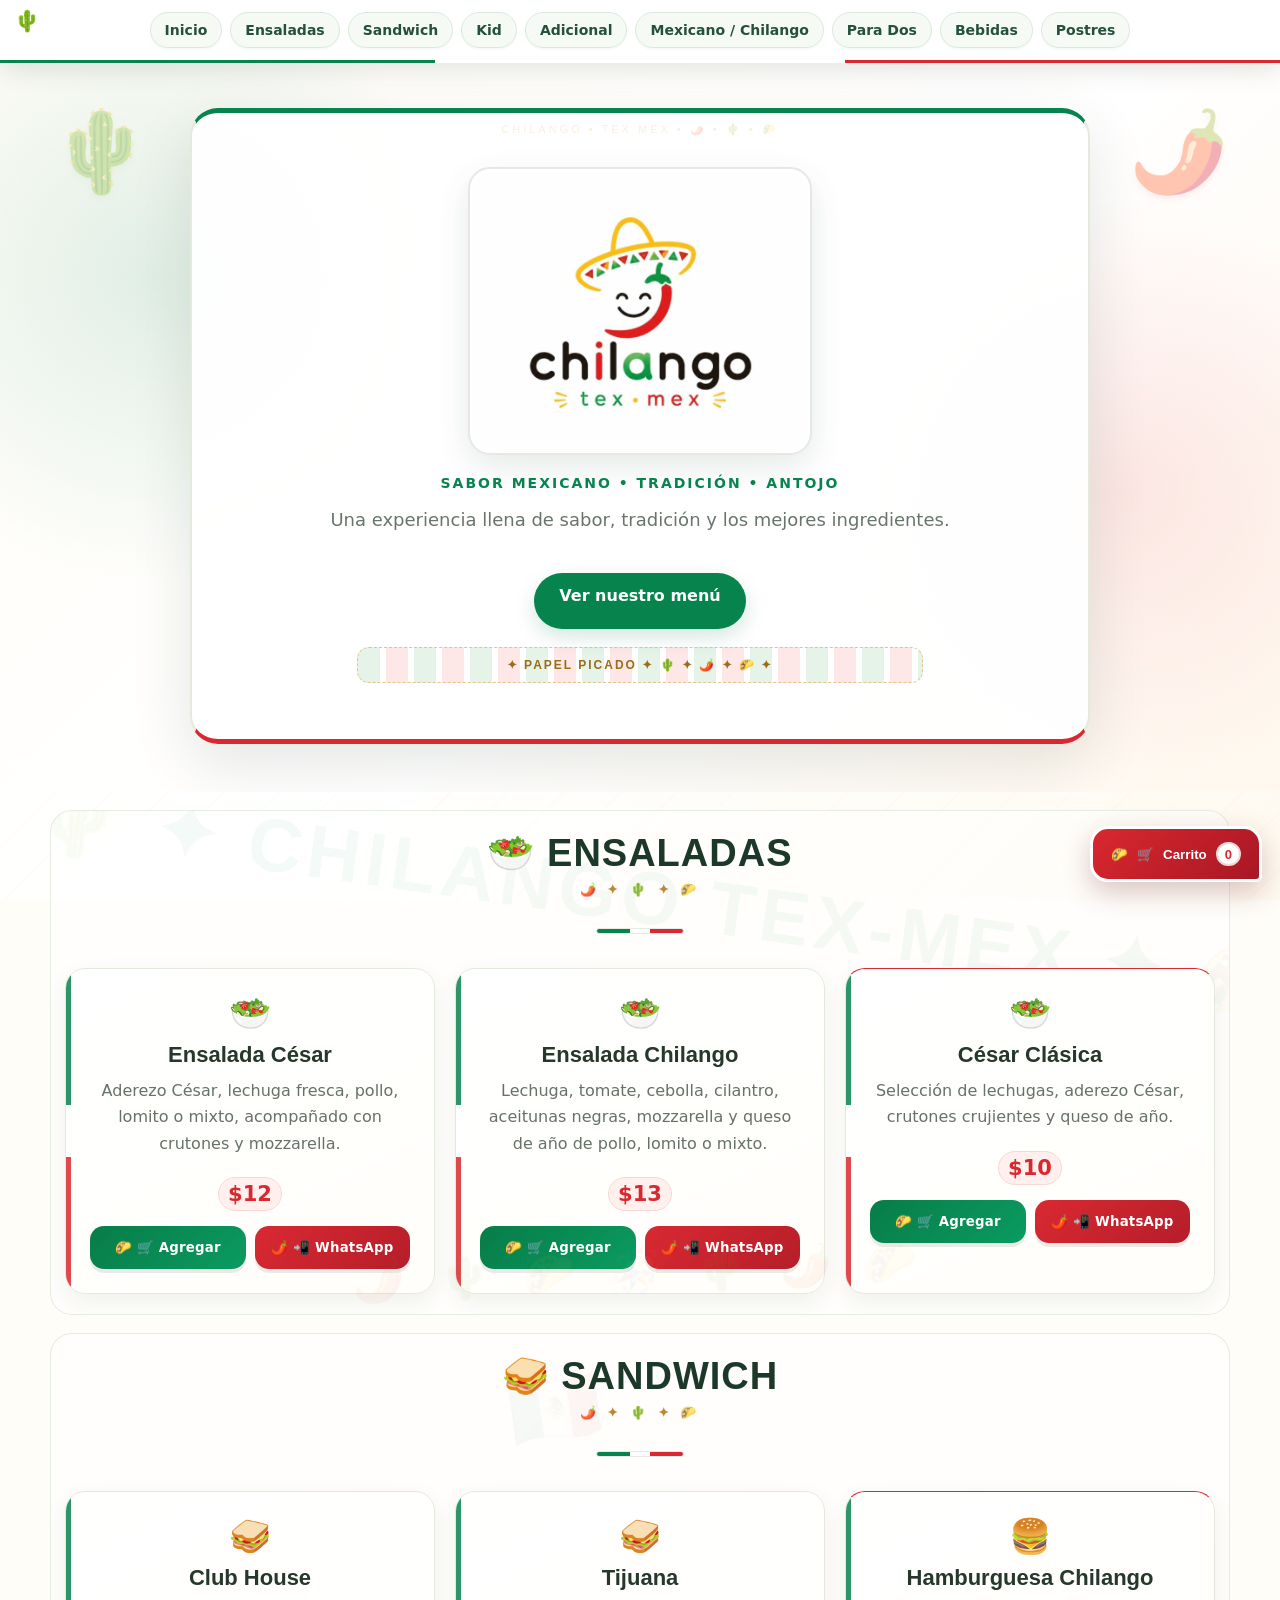
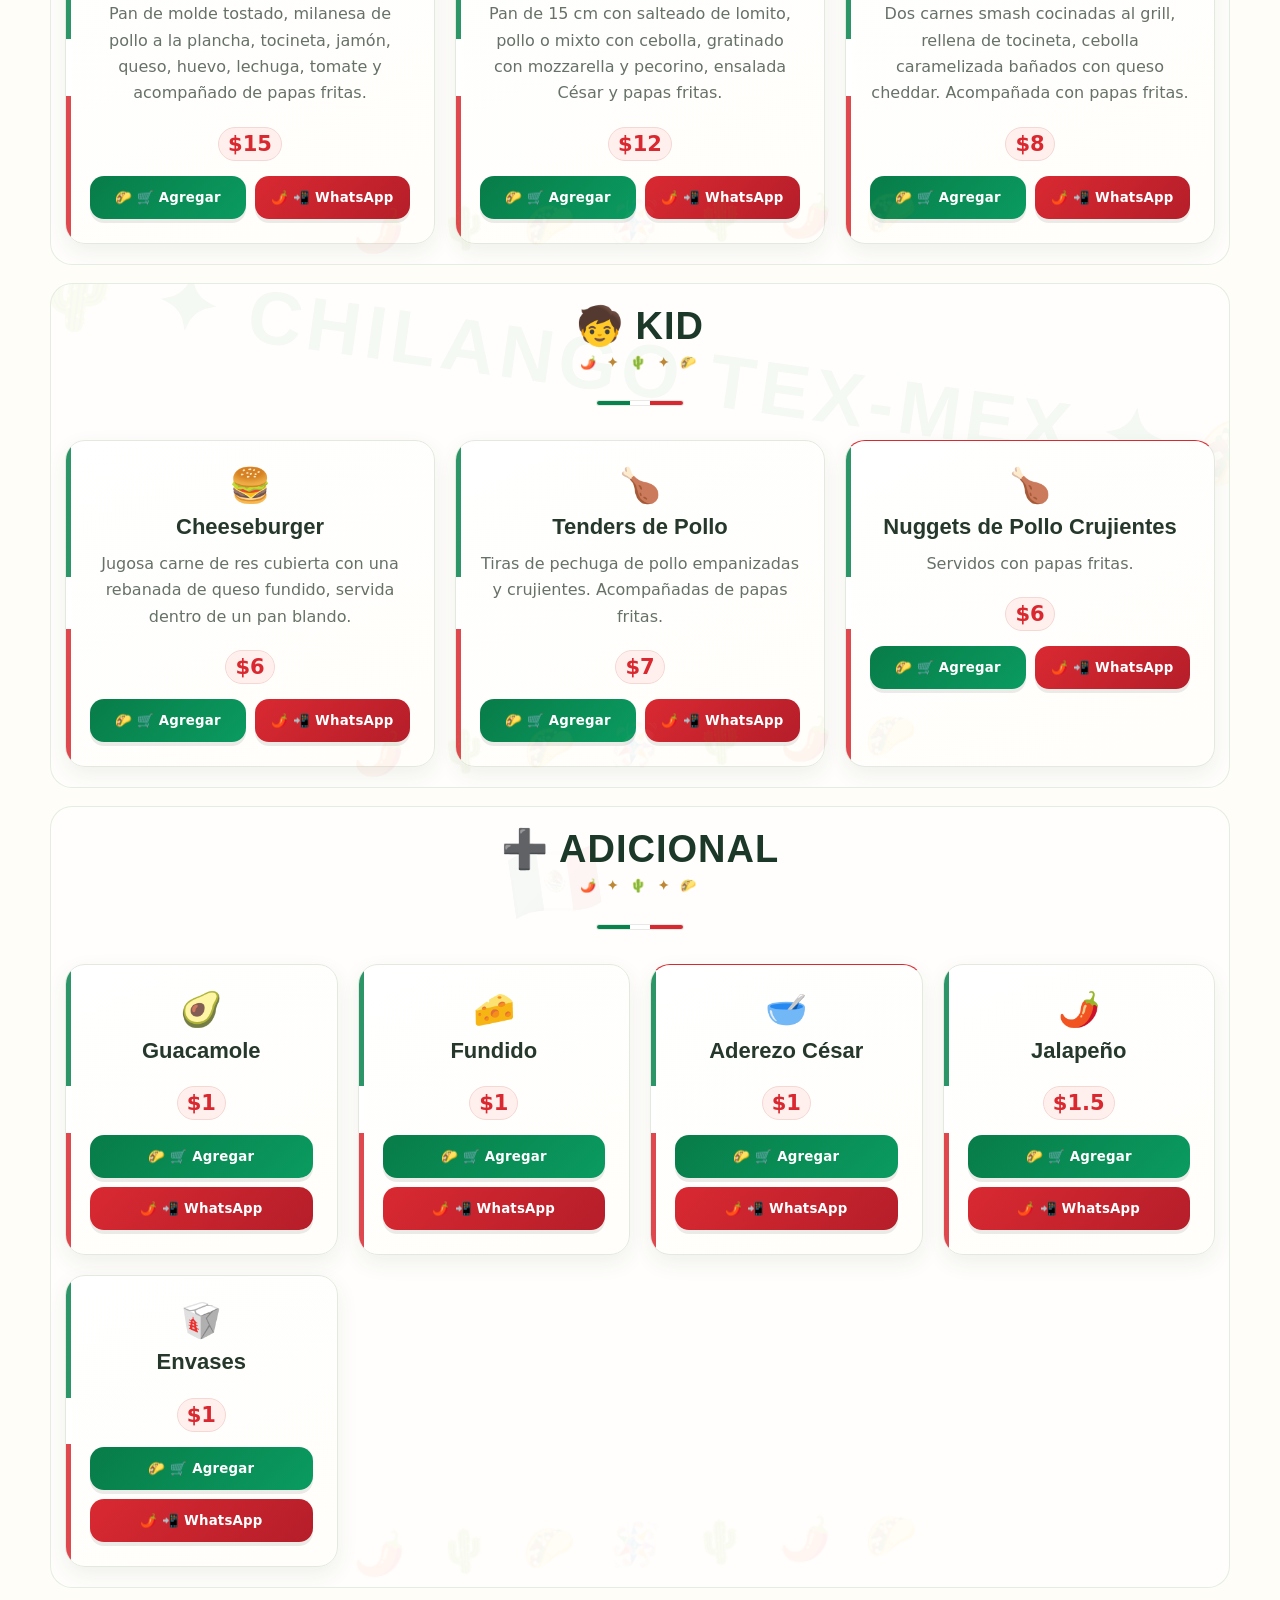
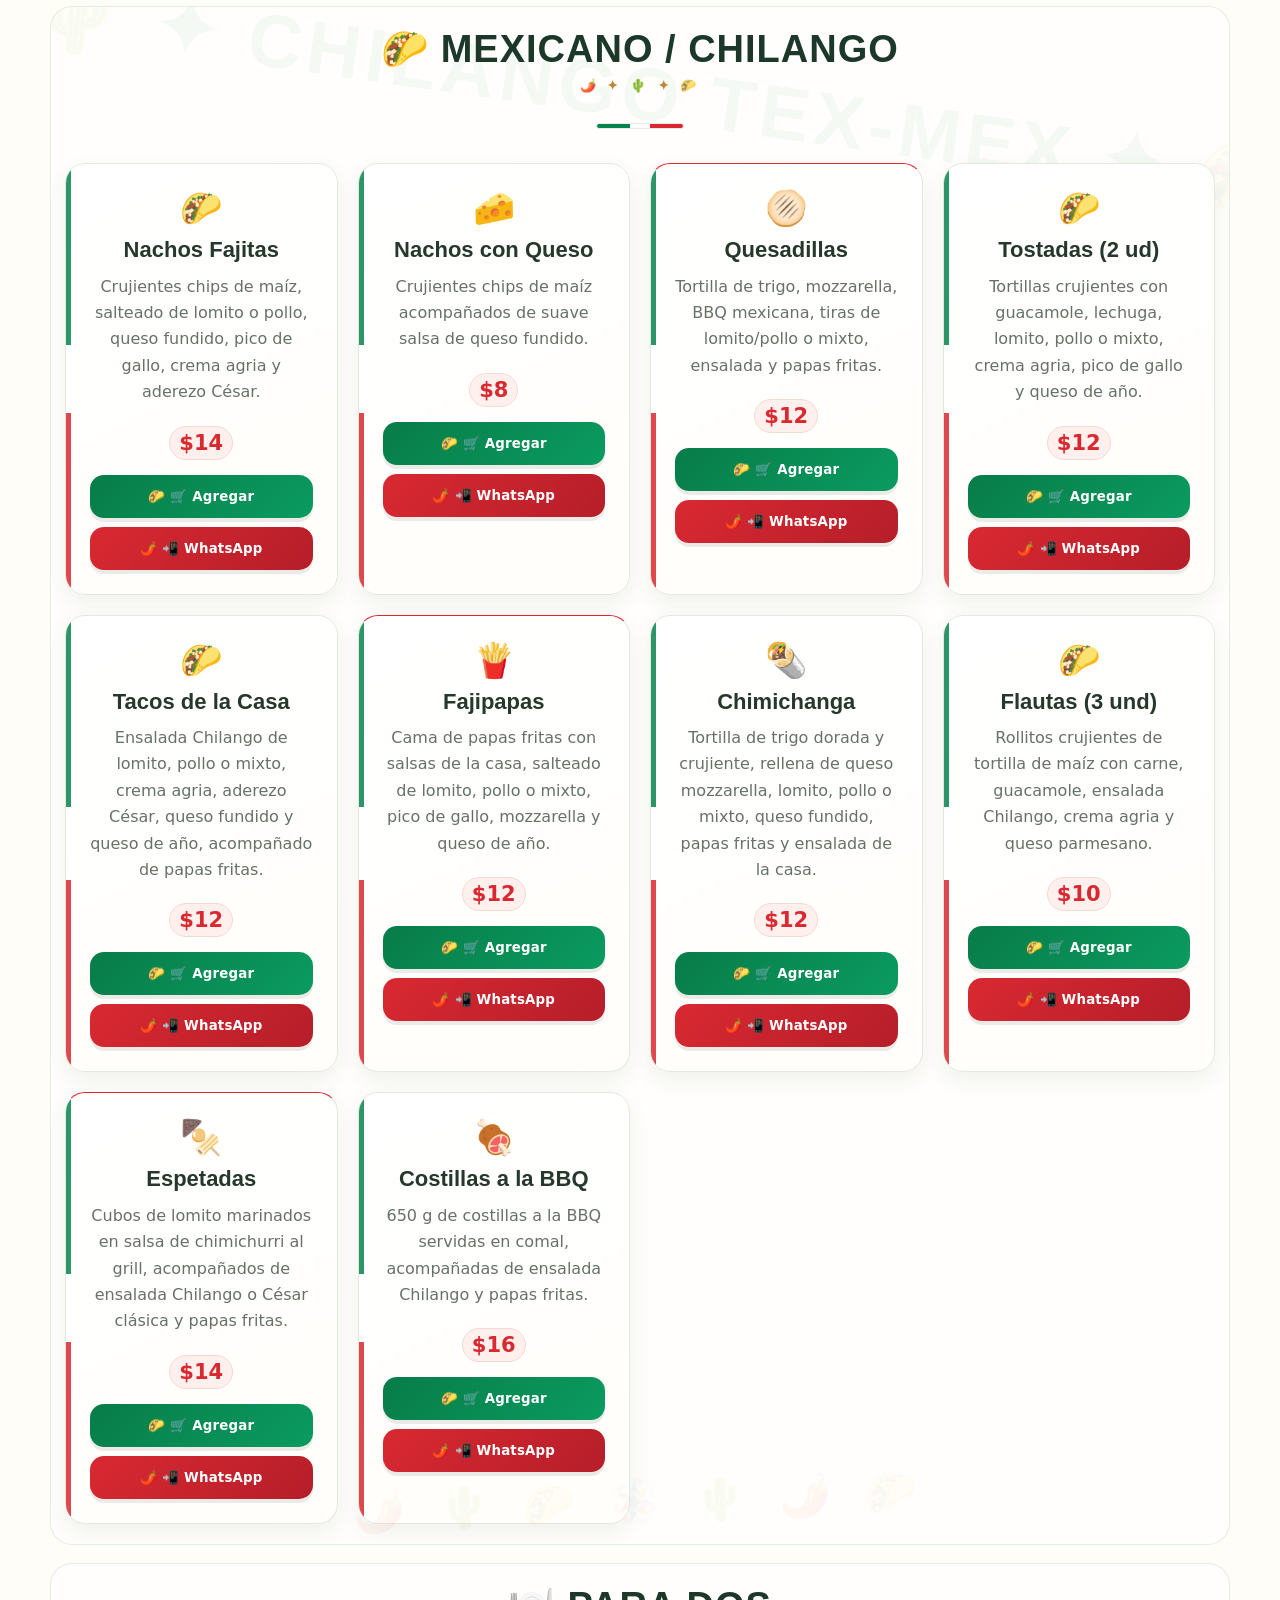
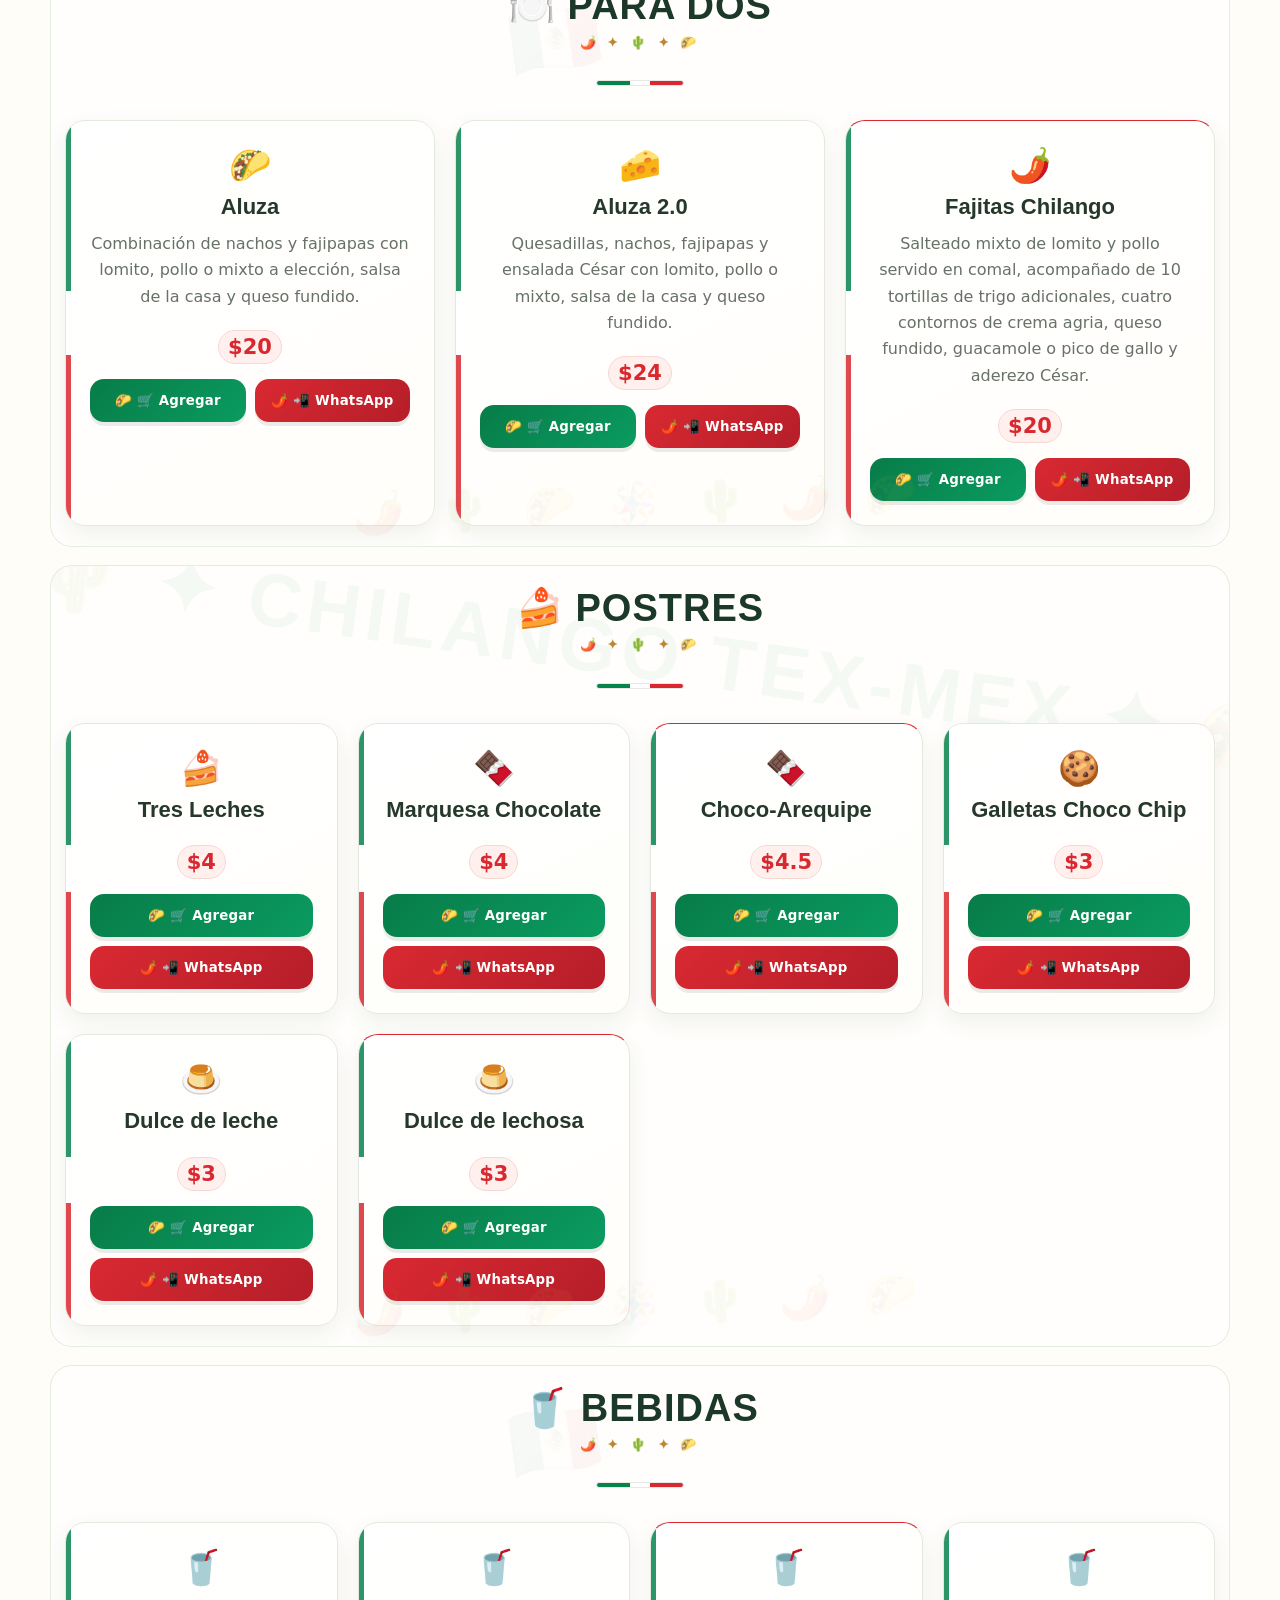
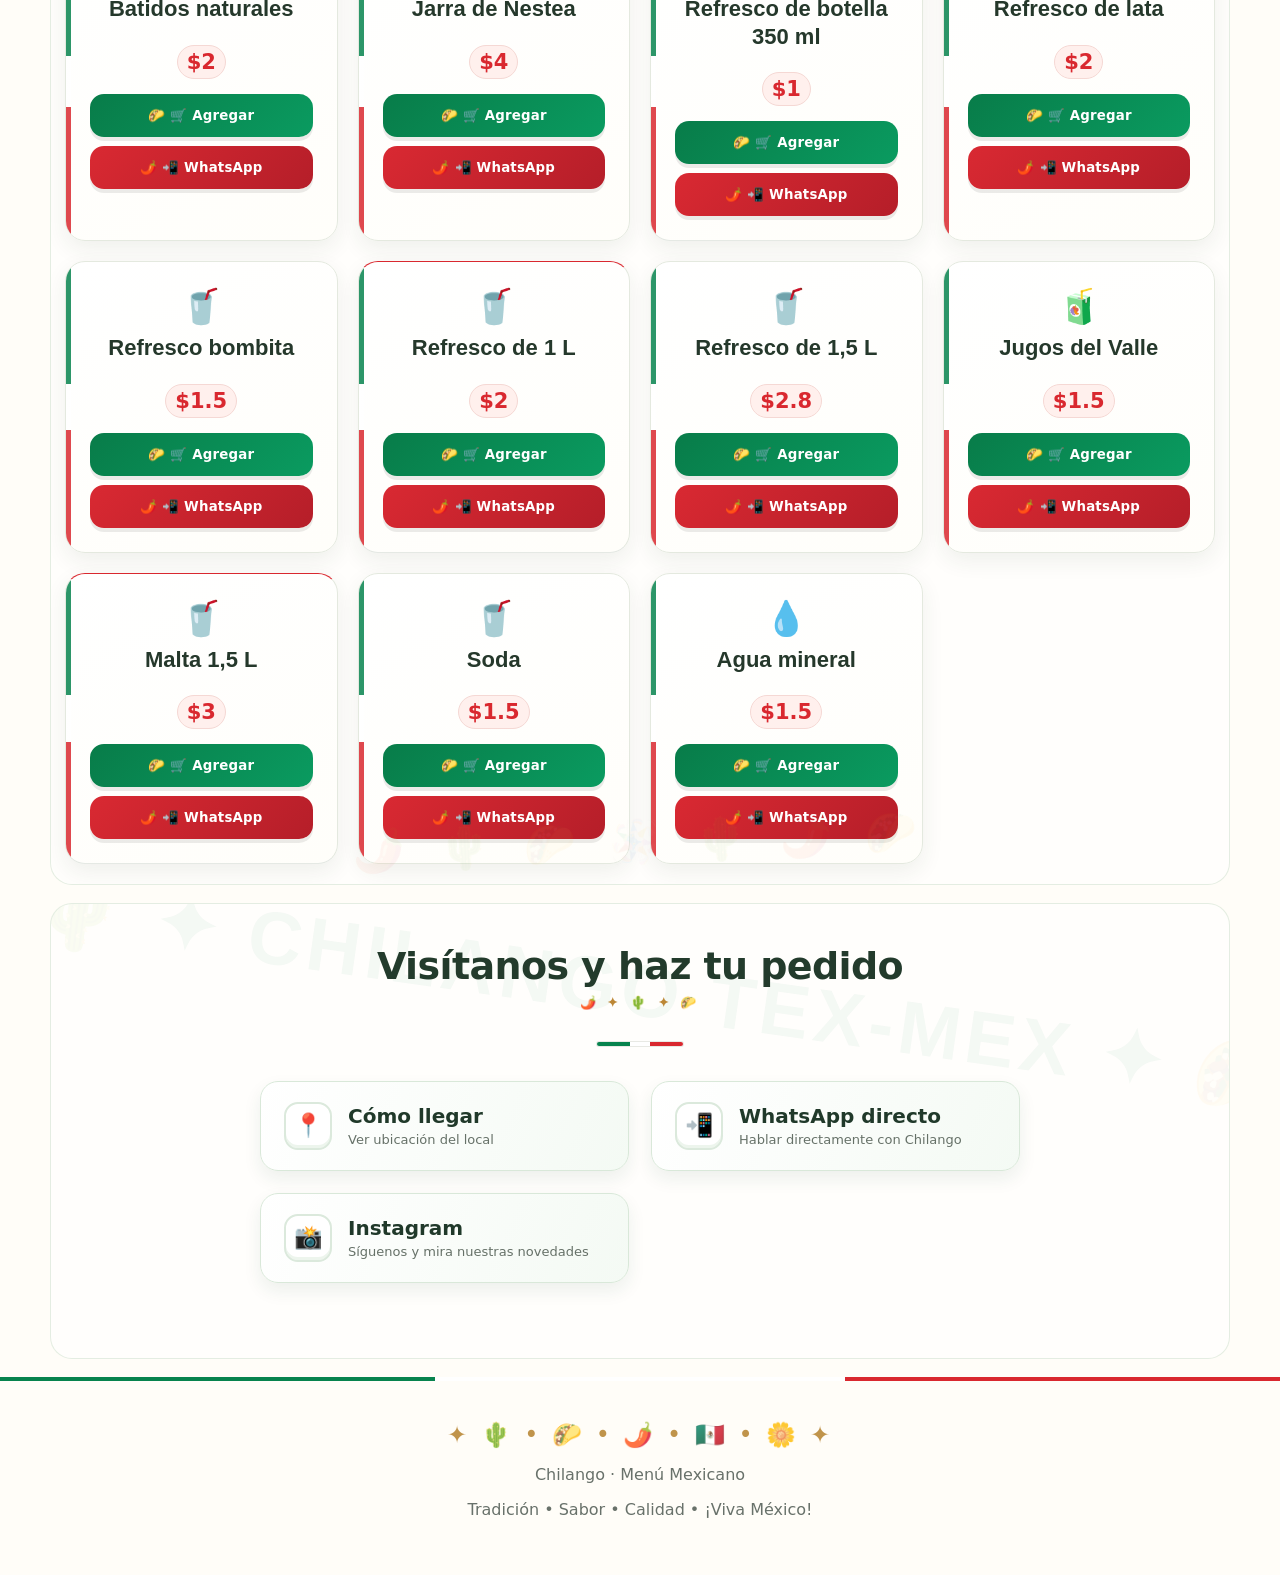
==== index.html @ 37b06c75 "mover archivos a la raiz" ====
<!DOCTYPE html>
<html lang="es">
<head>
<meta charset="UTF-8">
<meta name="viewport" content="width=device-width, initial-scale=1.0">
<meta name="theme-color" content="#006847">
<title>Chilango | Menú Mexicano</title>
<link rel="stylesheet" href="style.css">
<script src="script.js"></script>
</head>
<body>

<nav>
<a href="#inicio">Inicio</a>
<a href="#ensaladas">Ensaladas</a>
<a href="#sandwich">Sandwich</a>
<a href="#kid">Kid</a>
<a href="#adicional">Adicional</a>
<a href="#mexicano">Mexicano / Chilango</a>
<a href="#para-dos">Para Dos</a>
<a href="#bebidas">Bebidas</a>
<a href="#postres">Postres</a>
</nav>

<header class="hero" id="inicio">
<div class="hero-card">
<img class="restaurant-logo" src="[data-uri]" alt="Logo Chilango Tex Mex" />
<div class="kicker">Sabor mexicano • Tradición • Antojo</div>
<p>Una experiencia llena de sabor, tradición y los mejores ingredientes.</p>
<a class="btn" href="#ensaladas">Ver nuestro menú</a>
</div>
</header>

<section id="ensaladas" class="mexican-menu"><h2 class="mexican-title">🥗 Ensaladas</h2><div class="divider"></div><div class="card-grid"><div class="card order-item mexican-card" data-product="🥗 Ensalada César" data-price="$12"><span class="category-icon">🥗</span><h3>Ensalada César</h3><p>Aderezo César, lechuga fresca, pollo, lomito o mixto, acompañado con crutones y mozzarella.</p><span class="price">$12</span><div class="product-actions"><button type="button" class="add-cart-btn" onclick="event.stopPropagation();pedirProducto(this.closest('.order-item'))">🛒 Agregar</button><button type="button" class="direct-wa-btn" onclick="event.stopPropagation();pedirProductoWhatsApp(this.closest('.order-item'))">📲 WhatsApp</button></div></div><div class="card order-item mexican-card" data-product="🥗 Ensalada Chilango" data-price="$13"><span class="category-icon">🥗</span><h3>Ensalada Chilango</h3><p>Lechuga, tomate, cebolla, cilantro, aceitunas negras, mozzarella y queso de año de pollo, lomito o mixto.</p><span class="price">$13</span><div class="product-actions"><button type="button" class="add-cart-btn" onclick="event.stopPropagation();pedirProducto(this.closest('.order-item'))">🛒 Agregar</button><button type="button" class="direct-wa-btn" onclick="event.stopPropagation();pedirProductoWhatsApp(this.closest('.order-item'))">📲 WhatsApp</button></div></div><div class="card order-item mexican-card" data-product="🥗 César Clásica" data-price="$10"><span class="category-icon">🥗</span><h3>César Clásica</h3><p>Selección de lechugas, aderezo César, crutones crujientes y queso de año.</p><span class="price">$10</span><div class="product-actions"><button type="button" class="add-cart-btn" onclick="event.stopPropagation();pedirProducto(this.closest('.order-item'))">🛒 Agregar</button><button type="button" class="direct-wa-btn" onclick="event.stopPropagation();pedirProductoWhatsApp(this.closest('.order-item'))">📲 WhatsApp</button></div></div></div></section>
<section id="sandwich" class="mexican-menu"><h2 class="mexican-title">🥪 Sandwich</h2><div class="divider"></div><div class="card-grid"><div class="card order-item mexican-card" data-product="🥪 Club House" data-price="$15"><span class="category-icon">🥪</span><h3>Club House</h3><p>Pan de molde tostado, milanesa de pollo a la plancha, tocineta, jamón, queso, huevo, lechuga, tomate y acompañado de papas fritas.</p><span class="price">$15</span><div class="product-actions"><button type="button" class="add-cart-btn" onclick="event.stopPropagation();pedirProducto(this.closest('.order-item'))">🛒 Agregar</button><button type="button" class="direct-wa-btn" onclick="event.stopPropagation();pedirProductoWhatsApp(this.closest('.order-item'))">📲 WhatsApp</button></div></div><div class="card order-item mexican-card" data-product="🥪 Tijuana" data-price="$12"><span class="category-icon">🥪</span><h3>Tijuana</h3><p>Pan de 15 cm con salteado de lomito, pollo o mixto con cebolla, gratinado con mozzarella y pecorino, ensalada César y papas fritas.</p><span class="price">$12</span><div class="product-actions"><button type="button" class="add-cart-btn" onclick="event.stopPropagation();pedirProducto(this.closest('.order-item'))">🛒 Agregar</button><button type="button" class="direct-wa-btn" onclick="event.stopPropagation();pedirProductoWhatsApp(this.closest('.order-item'))">📲 WhatsApp</button></div></div><div class="card order-item mexican-card" data-product="🍔 Hamburguesa Chilango" data-price="$8"><span class="category-icon">🍔</span><h3>Hamburguesa Chilango</h3><p>Dos carnes smash cocinadas al grill, rellena de tocineta, cebolla caramelizada bañados con queso cheddar. Acompañada con papas fritas.</p><span class="price">$8</span><div class="product-actions"><button type="button" class="add-cart-btn" onclick="event.stopPropagation();pedirProducto(this.closest('.order-item'))">🛒 Agregar</button><button type="button" class="direct-wa-btn" onclick="event.stopPropagation();pedirProductoWhatsApp(this.closest('.order-item'))">📲 WhatsApp</button></div></div></div></section>
<section id="kid" class="mexican-menu"><h2 class="mexican-title">🧒 Kid</h2><div class="divider"></div><div class="card-grid"><div class="card order-item mexican-card" data-product="🍔 Cheeseburger" data-price="$6"><span class="category-icon">🍔</span><h3>Cheeseburger</h3><p>Jugosa carne de res cubierta con una rebanada de queso fundido, servida dentro de un pan blando.</p><span class="price">$6</span><div class="product-actions"><button type="button" class="add-cart-btn" onclick="event.stopPropagation();pedirProducto(this.closest('.order-item'))">🛒 Agregar</button><button type="button" class="direct-wa-btn" onclick="event.stopPropagation();pedirProductoWhatsApp(this.closest('.order-item'))">📲 WhatsApp</button></div></div><div class="card order-item mexican-card" data-product="🍗 Tenders de Pollo" data-price="$7"><span class="category-icon">🍗</span><h3>Tenders de Pollo</h3><p>Tiras de pechuga de pollo empanizadas y crujientes. Acompañadas de papas fritas.</p><span class="price">$7</span><div class="product-actions"><button type="button" class="add-cart-btn" onclick="event.stopPropagation();pedirProducto(this.closest('.order-item'))">🛒 Agregar</button><button type="button" class="direct-wa-btn" onclick="event.stopPropagation();pedirProductoWhatsApp(this.closest('.order-item'))">📲 WhatsApp</button></div></div><div class="card order-item mexican-card" data-product="🍗 Nuggets de Pollo Crujientes" data-price="$6"><span class="category-icon">🍗</span><h3>Nuggets de Pollo Crujientes</h3><p>Servidos con papas fritas.</p><span class="price">$6</span><div class="product-actions"><button type="button" class="add-cart-btn" onclick="event.stopPropagation();pedirProducto(this.closest('.order-item'))">🛒 Agregar</button><button type="button" class="direct-wa-btn" onclick="event.stopPropagation();pedirProductoWhatsApp(this.closest('.order-item'))">📲 WhatsApp</button></div></div></div></section>
<section id="adicional" class="mexican-menu"><h2 class="mexican-title">➕ Adicional</h2><div class="divider"></div><div class="card-grid"><div class="card order-item mexican-card" data-product="🥑 Guacamole" data-price="$1"><span class="category-icon">🥑</span><h3>Guacamole</h3><span class="price">$1</span><div class="product-actions"><button type="button" class="add-cart-btn" onclick="event.stopPropagation();pedirProducto(this.closest('.order-item'))">🛒 Agregar</button><button type="button" class="direct-wa-btn" onclick="event.stopPropagation();pedirProductoWhatsApp(this.closest('.order-item'))">📲 WhatsApp</button></div></div><div class="card order-item mexican-card" data-product="🧀 Fundido" data-price="$1"><span class="category-icon">🧀</span><h3>Fundido</h3><span class="price">$1</span><div class="product-actions"><button type="button" class="add-cart-btn" onclick="event.stopPropagation();pedirProducto(this.closest('.order-item'))">🛒 Agregar</button><button type="button" class="direct-wa-btn" onclick="event.stopPropagation();pedirProductoWhatsApp(this.closest('.order-item'))">📲 WhatsApp</button></div></div><div class="card order-item mexican-card" data-product="🥣 Aderezo César" data-price="$1"><span class="category-icon">🥣</span><h3>Aderezo César</h3><span class="price">$1</span><div class="product-actions"><button type="button" class="add-cart-btn" onclick="event.stopPropagation();pedirProducto(this.closest('.order-item'))">🛒 Agregar</button><button type="button" class="direct-wa-btn" onclick="event.stopPropagation();pedirProductoWhatsApp(this.closest('.order-item'))">📲 WhatsApp</button></div></div><div class="card order-item mexican-card" data-product="🌶️ Jalapeño" data-price="$1.5"><span class="category-icon">🌶️</span><h3>Jalapeño</h3><span class="price">$1.5</span><div class="product-actions"><button type="button" class="add-cart-btn" onclick="event.stopPropagation();pedirProducto(this.closest('.order-item'))">🛒 Agregar</button><button type="button" class="direct-wa-btn" onclick="event.stopPropagation();pedirProductoWhatsApp(this.closest('.order-item'))">📲 WhatsApp</button></div></div><div class="card order-item mexican-card" data-product="🥡 Envases" data-price="$1"><span class="category-icon">🥡</span><h3>Envases</h3><span class="price">$1</span><div class="product-actions"><button type="button" class="add-cart-btn" onclick="event.stopPropagation();pedirProducto(this.closest('.order-item'))">🛒 Agregar</button><button type="button" class="direct-wa-btn" onclick="event.stopPropagation();pedirProductoWhatsApp(this.closest('.order-item'))">📲 WhatsApp</button></div></div></div></section>
<section id="mexicano" class="mexican-menu"><h2 class="mexican-title">🌮 Mexicano / Chilango</h2><div class="divider"></div><div class="card-grid"><div class="card order-item mexican-card" data-product="🌮 Nachos Fajitas" data-price="$14"><span class="category-icon">🌮</span><h3>Nachos Fajitas</h3><p>Crujientes chips de maíz, salteado de lomito o pollo, queso fundido, pico de gallo, crema agria y aderezo César.</p><span class="price">$14</span><div class="product-actions"><button type="button" class="add-cart-btn" onclick="event.stopPropagation();pedirProducto(this.closest('.order-item'))">🛒 Agregar</button><button type="button" class="direct-wa-btn" onclick="event.stopPropagation();pedirProductoWhatsApp(this.closest('.order-item'))">📲 WhatsApp</button></div></div><div class="card order-item mexican-card" data-product="🧀 Nachos con Queso" data-price="$8"><span class="category-icon">🧀</span><h3>Nachos con Queso</h3><p>Crujientes chips de maíz acompañados de suave salsa de queso fundido.</p><span class="price">$8</span><div class="product-actions"><button type="button" class="add-cart-btn" onclick="event.stopPropagation();pedirProducto(this.closest('.order-item'))">🛒 Agregar</button><button type="button" class="direct-wa-btn" onclick="event.stopPropagation();pedirProductoWhatsApp(this.closest('.order-item'))">📲 WhatsApp</button></div></div><div class="card order-item mexican-card" data-product="🫓 Quesadillas" data-price="$12"><span class="category-icon">🫓</span><h3>Quesadillas</h3><p>Tortilla de trigo, mozzarella, BBQ mexicana, tiras de lomito/pollo o mixto, ensalada y papas fritas.</p><span class="price">$12</span><div class="product-actions"><button type="button" class="add-cart-btn" onclick="event.stopPropagation();pedirProducto(this.closest('.order-item'))">🛒 Agregar</button><button type="button" class="direct-wa-btn" onclick="event.stopPropagation();pedirProductoWhatsApp(this.closest('.order-item'))">📲 WhatsApp</button></div></div><div class="card order-item mexican-card" data-product="🌮 Tostadas (2 ud)" data-price="$12"><span class="category-icon">🌮</span><h3>Tostadas (2 ud)</h3><p>Tortillas crujientes con guacamole, lechuga, lomito, pollo o mixto, crema agria, pico de gallo y queso de año.</p><span class="price">$12</span><div class="product-actions"><button type="button" class="add-cart-btn" onclick="event.stopPropagation();pedirProducto(this.closest('.order-item'))">🛒 Agregar</button><button type="button" class="direct-wa-btn" onclick="event.stopPropagation();pedirProductoWhatsApp(this.closest('.order-item'))">📲 WhatsApp</button></div></div><div class="card order-item mexican-card" data-product="🌮 Tacos de la Casa" data-price="$12"><span class="category-icon">🌮</span><h3>Tacos de la Casa</h3><p>Ensalada Chilango de lomito, pollo o mixto, crema agria, aderezo César, queso fundido y queso de año, acompañado de papas fritas.</p><span class="price">$12</span><div class="product-actions"><button type="button" class="add-cart-btn" onclick="event.stopPropagation();pedirProducto(this.closest('.order-item'))">🛒 Agregar</button><button type="button" class="direct-wa-btn" onclick="event.stopPropagation();pedirProductoWhatsApp(this.closest('.order-item'))">📲 WhatsApp</button></div></div><div class="card order-item mexican-card" data-product="🍟 Fajipapas" data-price="$12"><span class="category-icon">🍟</span><h3>Fajipapas</h3><p>Cama de papas fritas con salsas de la casa, salteado de lomito, pollo o mixto, pico de gallo, mozzarella y queso de año.</p><span class="price">$12</span><div class="product-actions"><button type="button" class="add-cart-btn" onclick="event.stopPropagation();pedirProducto(this.closest('.order-item'))">🛒 Agregar</button><button type="button" class="direct-wa-btn" onclick="event.stopPropagation();pedirProductoWhatsApp(this.closest('.order-item'))">📲 WhatsApp</button></div></div><div class="card order-item mexican-card" data-product="🌯 Chimichanga" data-price="$12"><span class="category-icon">🌯</span><h3>Chimichanga</h3><p>Tortilla de trigo dorada y crujiente, rellena de queso mozzarella, lomito, pollo o mixto, queso fundido, papas fritas y ensalada de la casa.</p><span class="price">$12</span><div class="product-actions"><button type="button" class="add-cart-btn" onclick="event.stopPropagation();pedirProducto(this.closest('.order-item'))">🛒 Agregar</button><button type="button" class="direct-wa-btn" onclick="event.stopPropagation();pedirProductoWhatsApp(this.closest('.order-item'))">📲 WhatsApp</button></div></div><div class="card order-item mexican-card" data-product="🌮 Flautas (3 und)" data-price="$10"><span class="category-icon">🌮</span><h3>Flautas (3 und)</h3><p>Rollitos crujientes de tortilla de maíz con carne, guacamole, ensalada Chilango, crema agria y queso parmesano.</p><span class="price">$10</span><div class="product-actions"><button type="button" class="add-cart-btn" onclick="event.stopPropagation();pedirProducto(this.closest('.order-item'))">🛒 Agregar</button><button type="button" class="direct-wa-btn" onclick="event.stopPropagation();pedirProductoWhatsApp(this.closest('.order-item'))">📲 WhatsApp</button></div></div><div class="card order-item mexican-card" data-product="🍢 Espetadas" data-price="$14"><span class="category-icon">🍢</span><h3>Espetadas</h3><p>Cubos de lomito marinados en salsa de chimichurri al grill, acompañados de ensalada Chilango o César clásica y papas fritas.</p><span class="price">$14</span><div class="product-actions"><button type="button" class="add-cart-btn" onclick="event.stopPropagation();pedirProducto(this.closest('.order-item'))">🛒 Agregar</button><button type="button" class="direct-wa-btn" onclick="event.stopPropagation();pedirProductoWhatsApp(this.closest('.order-item'))">📲 WhatsApp</button></div></div><div class="card order-item mexican-card" data-product="🍖 Costillas a la BBQ" data-price="$16"><span class="category-icon">🍖</span><h3>Costillas a la BBQ</h3><p>650 g de costillas a la BBQ servidas en comal, acompañadas de ensalada Chilango y papas fritas.</p><span class="price">$16</span><div class="product-actions"><button type="button" class="add-cart-btn" onclick="event.stopPropagation();pedirProducto(this.closest('.order-item'))">🛒 Agregar</button><button type="button" class="direct-wa-btn" onclick="event.stopPropagation();pedirProductoWhatsApp(this.closest('.order-item'))">📲 WhatsApp</button></div></div></div></section>
<section id="para-dos" class="mexican-menu"><h2 class="mexican-title">🍽️ Para Dos</h2><div class="divider"></div><div class="card-grid"><div class="card order-item mexican-card" data-product="🌮 Aluza" data-price="$20"><span class="category-icon">🌮</span><h3>Aluza</h3><p>Combinación de nachos y fajipapas con lomito, pollo o mixto a elección, salsa de la casa y queso fundido.</p><span class="price">$20</span><div class="product-actions"><button type="button" class="add-cart-btn" onclick="event.stopPropagation();pedirProducto(this.closest('.order-item'))">🛒 Agregar</button><button type="button" class="direct-wa-btn" onclick="event.stopPropagation();pedirProductoWhatsApp(this.closest('.order-item'))">📲 WhatsApp</button></div></div><div class="card order-item mexican-card" data-product="🧀 Aluza 2.0" data-price="$24"><span class="category-icon">🧀</span><h3>Aluza 2.0</h3><p>Quesadillas, nachos, fajipapas y ensalada César con lomito, pollo o mixto, salsa de la casa y queso fundido.</p><span class="price">$24</span><div class="product-actions"><button type="button" class="add-cart-btn" onclick="event.stopPropagation();pedirProducto(this.closest('.order-item'))">🛒 Agregar</button><button type="button" class="direct-wa-btn" onclick="event.stopPropagation();pedirProductoWhatsApp(this.closest('.order-item'))">📲 WhatsApp</button></div></div><div class="card order-item mexican-card" data-product="🌶️ Fajitas Chilango" data-price="$20"><span class="category-icon">🌶️</span><h3>Fajitas Chilango</h3><p>Salteado mixto de lomito y pollo servido en comal, acompañado de 10 tortillas de trigo adicionales, cuatro contornos de crema agria, queso fundido, guacamole o pico de gallo y aderezo César.</p><span class="price">$20</span><div class="product-actions"><button type="button" class="add-cart-btn" onclick="event.stopPropagation();pedirProducto(this.closest('.order-item'))">🛒 Agregar</button><button type="button" class="direct-wa-btn" onclick="event.stopPropagation();pedirProductoWhatsApp(this.closest('.order-item'))">📲 WhatsApp</button></div></div></div></section>
<section id="postres" class="mexican-menu"><h2 class="mexican-title">🍰 Postres</h2><div class="divider"></div><div class="card-grid"><div class="card order-item mexican-card" data-product="🍰 Tres Leches" data-price="$4"><span class="category-icon">🍰</span><h3>Tres Leches</h3><span class="price">$4</span><div class="product-actions"><button type="button" class="add-cart-btn" onclick="event.stopPropagation();pedirProducto(this.closest('.order-item'))">🛒 Agregar</button><button type="button" class="direct-wa-btn" onclick="event.stopPropagation();pedirProductoWhatsApp(this.closest('.order-item'))">📲 WhatsApp</button></div></div><div class="card order-item mexican-card" data-product="🍫 Marquesa Chocolate" data-price="$4"><span class="category-icon">🍫</span><h3>Marquesa Chocolate</h3><span class="price">$4</span><div class="product-actions"><button type="button" class="add-cart-btn" onclick="event.stopPropagation();pedirProducto(this.closest('.order-item'))">🛒 Agregar</button><button type="button" class="direct-wa-btn" onclick="event.stopPropagation();pedirProductoWhatsApp(this.closest('.order-item'))">📲 WhatsApp</button></div></div><div class="card order-item mexican-card" data-product="🍫 Choco-Arequipe" data-price="$4.5"><span class="category-icon">🍫</span><h3>Choco-Arequipe</h3><span class="price">$4.5</span><div class="product-actions"><button type="button" class="add-cart-btn" onclick="event.stopPropagation();pedirProducto(this.closest('.order-item'))">🛒 Agregar</button><button type="button" class="direct-wa-btn" onclick="event.stopPropagation();pedirProductoWhatsApp(this.closest('.order-item'))">📲 WhatsApp</button></div></div><div class="card order-item mexican-card" data-product="🍪 Galletas Choco Chip" data-price="$3"><span class="category-icon">🍪</span><h3>Galletas Choco Chip</h3><span class="price">$3</span><div class="product-actions"><button type="button" class="add-cart-btn" onclick="event.stopPropagation();pedirProducto(this.closest('.order-item'))">🛒 Agregar</button><button type="button" class="direct-wa-btn" onclick="event.stopPropagation();pedirProductoWhatsApp(this.closest('.order-item'))">📲 WhatsApp</button></div></div><div class="card order-item mexican-card" data-product="🍮 Dulce de leche" data-price="$3"><span class="category-icon">🍮</span><h3>Dulce de leche</h3><span class="price">$3</span><div class="product-actions"><button type="button" class="add-cart-btn" onclick="event.stopPropagation();pedirProducto(this.closest('.order-item'))">🛒 Agregar</button><button type="button" class="direct-wa-btn" onclick="event.stopPropagation();pedirProductoWhatsApp(this.closest('.order-item'))">📲 WhatsApp</button></div></div><div class="card order-item mexican-card" data-product="🍮 Dulce de lechosa" data-price="$3"><span class="category-icon">🍮</span><h3>Dulce de lechosa</h3><span class="price">$3</span><div class="product-actions"><button type="button" class="add-cart-btn" onclick="event.stopPropagation();pedirProducto(this.closest('.order-item'))">🛒 Agregar</button><button type="button" class="direct-wa-btn" onclick="event.stopPropagation();pedirProductoWhatsApp(this.closest('.order-item'))">📲 WhatsApp</button></div></div></div></section>
<section id="bebidas" class="mexican-menu"><h2 class="mexican-title">🥤 Bebidas</h2><div class="divider"></div><div class="card-grid"><div class="card order-item mexican-card" data-product="🥤 Batidos naturales" data-price="$2"><span class="category-icon">🥤</span><h3>Batidos naturales</h3><span class="price">$2</span><div class="product-actions"><button type="button" class="add-cart-btn" onclick="event.stopPropagation();pedirProducto(this.closest('.order-item'))">🛒 Agregar</button><button type="button" class="direct-wa-btn" onclick="event.stopPropagation();pedirProductoWhatsApp(this.closest('.order-item'))">📲 WhatsApp</button></div></div><div class="card order-item mexican-card" data-product="🥤 Jarra de Nestea" data-price="$4"><span class="category-icon">🥤</span><h3>Jarra de Nestea</h3><span class="price">$4</span><div class="product-actions"><button type="button" class="add-cart-btn" onclick="event.stopPropagation();pedirProducto(this.closest('.order-item'))">🛒 Agregar</button><button type="button" class="direct-wa-btn" onclick="event.stopPropagation();pedirProductoWhatsApp(this.closest('.order-item'))">📲 WhatsApp</button></div></div><div class="card order-item mexican-card" data-product="🥤 Refresco de botella 350 ml" data-price="$1"><span class="category-icon">🥤</span><h3>Refresco de botella 350 ml</h3><span class="price">$1</span><div class="product-actions"><button type="button" class="add-cart-btn" onclick="event.stopPropagation();pedirProducto(this.closest('.order-item'))">🛒 Agregar</button><button type="button" class="direct-wa-btn" onclick="event.stopPropagation();pedirProductoWhatsApp(this.closest('.order-item'))">📲 WhatsApp</button></div></div><div class="card order-item mexican-card" data-product="🥤 Refresco de lata" data-price="$2"><span class="category-icon">🥤</span><h3>Refresco de lata</h3><span class="price">$2</span><div class="product-actions"><button type="button" class="add-cart-btn" onclick="event.stopPropagation();pedirProducto(this.closest('.order-item'))">🛒 Agregar</button><button type="button" class="direct-wa-btn" onclick="event.stopPropagation();pedirProductoWhatsApp(this.closest('.order-item'))">📲 WhatsApp</button></div></div><div class="card order-item mexican-card" data-product="🥤 Refresco bombita" data-price="$1.5"><span class="category-icon">🥤</span><h3>Refresco bombita</h3><span class="price">$1.5</span><div class="product-actions"><button type="button" class="add-cart-btn" onclick="event.stopPropagation();pedirProducto(this.closest('.order-item'))">🛒 Agregar</button><button type="button" class="direct-wa-btn" onclick="event.stopPropagation();pedirProductoWhatsApp(this.closest('.order-item'))">📲 WhatsApp</button></div></div><div class="card order-item mexican-card" data-product="🥤 Refresco de 1 L" data-price="$2"><span class="category-icon">🥤</span><h3>Refresco de 1 L</h3><span class="price">$2</span><div class="product-actions"><button type="button" class="add-cart-btn" onclick="event.stopPropagation();pedirProducto(this.closest('.order-item'))">🛒 Agregar</button><button type="button" class="direct-wa-btn" onclick="event.stopPropagation();pedirProductoWhatsApp(this.closest('.order-item'))">📲 WhatsApp</button></div></div><div class="card order-item mexican-card" data-product="🥤 Refresco de 1,5 L" data-price="$2.8"><span class="category-icon">🥤</span><h3>Refresco de 1,5 L</h3><span class="price">$2.8</span><div class="product-actions"><button type="button" class="add-cart-btn" onclick="event.stopPropagation();pedirProducto(this.closest('.order-item'))">🛒 Agregar</button><button type="button" class="direct-wa-btn" onclick="event.stopPropagation();pedirProductoWhatsApp(this.closest('.order-item'))">📲 WhatsApp</button></div></div><div class="card order-item mexican-card" data-product="🧃 Jugos del Valle" data-price="$1.5"><span class="category-icon">🧃</span><h3>Jugos del Valle</h3><span class="price">$1.5</span><div class="product-actions"><button type="button" class="add-cart-btn" onclick="event.stopPropagation();pedirProducto(this.closest('.order-item'))">🛒 Agregar</button><button type="button" class="direct-wa-btn" onclick="event.stopPropagation();pedirProductoWhatsApp(this.closest('.order-item'))">📲 WhatsApp</button></div></div><div class="card order-item mexican-card" data-product="🥤 Malta 1,5 L" data-price="$3"><span class="category-icon">🥤</span><h3>Malta 1,5 L</h3><span class="price">$3</span><div class="product-actions"><button type="button" class="add-cart-btn" onclick="event.stopPropagation();pedirProducto(this.closest('.order-item'))">🛒 Agregar</button><button type="button" class="direct-wa-btn" onclick="event.stopPropagation();pedirProductoWhatsApp(this.closest('.order-item'))">📲 WhatsApp</button></div></div><div class="card order-item mexican-card" data-product="🥤 Soda" data-price="$1.5"><span class="category-icon">🥤</span><h3>Soda</h3><span class="price">$1.5</span><div class="product-actions"><button type="button" class="add-cart-btn" onclick="event.stopPropagation();pedirProducto(this.closest('.order-item'))">🛒 Agregar</button><button type="button" class="direct-wa-btn" onclick="event.stopPropagation();pedirProductoWhatsApp(this.closest('.order-item'))">📲 WhatsApp</button></div></div><div class="card order-item mexican-card" data-product="💧 Agua mineral" data-price="$1.5"><span class="category-icon">💧</span><h3>Agua mineral</h3><span class="price">$1.5</span><div class="product-actions"><button type="button" class="add-cart-btn" onclick="event.stopPropagation();pedirProducto(this.closest('.order-item'))">🛒 Agregar</button><button type="button" class="direct-wa-btn" onclick="event.stopPropagation();pedirProductoWhatsApp(this.closest('.order-item'))">📲 WhatsApp</button></div></div></div></section>

<section id="acciones" class="acciones"><h2>Visítanos y haz tu pedido</h2><div class="divider"></div><div class="action-grid"><a class="mexican-btn" href="https://maps.app.goo.gl/k2Ti4Hm81Zb7eikt7?g_st=awb" target="_blank" rel="noopener noreferrer"><span class="btn-icon">📍</span><span><strong>Cómo llegar</strong><small>Ver ubicación del local</small></span></a><a class="mexican-btn" href="https://wa.me/584245445480?text=Hola%2C%20quiero%20hacer%20una%20consulta%20a%20Chilango." target="_blank" rel="noopener noreferrer"><span class="btn-icon">📲</span><span><strong>WhatsApp directo</strong><small>Hablar directamente con Chilango</small></span></a><a class="mexican-btn instagram-btn" href="https://www.instagram.com/chilangoch26?obrf=MThxbTlyeDUwaXNvdQ==" target="_blank" rel="noopener noreferrer" aria-label="Visitar Instagram de Chilango"><span class="btn-icon">📸</span><span><strong>Instagram</strong><small>Síguenos y mira nuestras novedades</small></span></a></div></section>

<button class="cart-fab" type="button" onclick="abrirCarrito()" aria-label="Abrir carrito">🛒 <span>Carrito</span><span class="cart-count" id="cartCount">0</span></button>

<div class="cart-panel" id="cartPanel" role="dialog" aria-modal="true" aria-labelledby="cartTitle" onclick="cerrarCarritoSiFondo(event)">
  <div class="cart-box" onclick="event.stopPropagation()">
    <div class="cart-head"><h3 id="cartTitle">🛒 Pedido de Chilango</h3><button class="cart-close" type="button" onclick="cerrarCarrito()" aria-label="Cerrar">×</button></div>
    <div id="cartItems"></div>
    <div class="cart-total"><span>Total</span><span id="cartTotal">$0</span></div>
    <div class="cart-actions">
      <button class="cart-clear" type="button" onclick="vaciarCarrito()">Vaciar carrito</button>
      <button class="cart-whatsapp" type="button" onclick="enviarCarritoWhatsApp()">Enviar por WhatsApp</button>
    </div>
    <p class="cart-note">Tu pedido se enviará a WhatsApp indicando el nombre del negocio: Chilango.</p>
  </div>
</div>

<footer>
<p>Chilango · Menú Mexicano</p>
<p>Tradición • Sabor • Calidad • ¡Viva México!</p>
</footer>



</body>
</html>
---- style.css ----
/* ==========================================================================
   CHILANGO · Menú Mexicano
   --------------------------------------------------------------------------
   ÍNDICE
   1. Variables
   2. Base (reset, body y fondo decorativo)
   3. Tipografía
   4. Estructura: nav, hero, secciones y footer
   5. Componentes: botones, tarjetas y menú
   6. Carrito de pedidos
   7. Responsive (móvil)
   ========================================================================== */


/* ==========================================================================
   1. VARIABLES
   ========================================================================== */
:root{
  --verde:#07834e;
  --verde2:#075f3b;
  --rojo:#d9282f;
  --rojo2:#a81724;
  --crema:#fffdf8;
  --oro:#d8a33d;
  --negro:#26332b;
  --blanco:#fff;
  --gris:#e7e4dc;
  --mex-white:#fff;
}


/* ==========================================================================
   2. BASE
   ========================================================================== */
*{box-sizing:border-box}

html{
  scroll-behavior:smooth;
  scroll-padding-top:76px;
}

body{
  margin:0;
  overflow-x:hidden;
  font-family:Inter,ui-sans-serif,system-ui,-apple-system,"Segoe UI",sans-serif;
  color:#27352c;
  background-color:#fffdf8;
  background-image:
    radial-gradient(ellipse at 8% 8%,rgba(0,132,78,.07),transparent 24%),
    radial-gradient(ellipse at 92% 25%,rgba(217,40,47,.06),transparent 23%),
    linear-gradient(135deg,#fffdf8,#fff 52%,#fffaf0);
  background-attachment:fixed;
}

/* Texto decorativo inclinado de fondo */
body::before{
  content:"✦   ✿   🌵   ✦   🌶️   ✿   🌮   ✦   🌼   🇲🇽   ✿   🌵   ✦";
  position:fixed;inset:0;z-index:-2;pointer-events:none;
  display:flex;align-items:center;justify-content:center;
  font-size:clamp(28px,5vw,64px);line-height:2;
  letter-spacing:12px;text-align:center;
  color:#07834e;
  opacity:.065;
  transform:rotate(-17deg) scale(1.25);
}

/* Patrón de rayas de fondo */
body::after{
  content:"";
  position:fixed;inset:0;z-index:-1;pointer-events:none;
  opacity:.17;
  background:
    repeating-linear-gradient(135deg,transparent 0 38px,rgba(0,132,78,.08) 38px 40px,transparent 40px 78px,rgba(217,40,47,.07) 78px 80px),
    radial-gradient(circle at 50% 0,rgba(216,163,61,.11),transparent 45%);
}


/* ==========================================================================
   3. TIPOGRAFÍA
   ========================================================================== */
h1,h2,h3{color:#233b2c}

h1{
  font-size:clamp(48px,11vw,105px);
  margin:18px 0 5px;
  font-style:normal;
  letter-spacing:-2px;
  text-shadow:2px 2px 0 rgba(214,166,74,.22);
}

h2{
  position:relative;
  text-align:center;
  font-size:38px;
  margin-top:0;
  font-weight:850;
  letter-spacing:-.6px;
}
h2::after{
  content:"🌶️  ✦  🌵  ✦  🌮";
  display:block;margin:7px auto 0;
  font:700 13px Arial,sans-serif;letter-spacing:4px;
  color:#b67b20;opacity:.9;
}

.kicker{
  letter-spacing:2px;
  color:var(--verde);
  text-transform:uppercase;
  font-size:14px;
  font-weight:900;
}

.subtitle{
  font-size:clamp(24px,4vw,40px);
  color:var(--rojo);
  font-weight:800;
}

.divider{
  width:86px;height:4px;
  margin:15px auto 35px;
  border-radius:8px;
  background:linear-gradient(90deg,var(--verde) 0 38%,#fff 38% 62%,var(--rojo) 62%);
  box-shadow:0 0 0 1px #e8e9e4;
}


/* ==========================================================================
   4. ESTRUCTURA
   ========================================================================== */

/* ---------- Navegación ---------- */
nav{
  position:fixed;top:0;left:0;right:0;width:100%;z-index:10;
  display:flex;justify-content:center;gap:8px;padding:12px;
  background:rgba(255,255,255,.96);
  border-bottom:3px solid transparent;
  border-image:linear-gradient(90deg,var(--verde) 0 34%,#fff 34% 66%,var(--rojo) 66% 100%) 1;
  box-shadow:0 8px 24px rgba(35,55,40,.12);
  backdrop-filter:blur(12px);
}
nav::before{
  content:"🌵";
  position:absolute;left:14px;top:9px;font-size:21px;
}
nav a{
  color:#24513a;text-decoration:none;
  padding:9px 14px;font-size:14px;font-weight:800;
  background:#f5faf5;
  border:1px solid #dbe9dd;border-radius:999px;
  box-shadow:0 2px 0 rgba(0,0,0,.025);
  transition:transform .18s,background .18s,box-shadow .18s;
}
nav a:hover{
  background:var(--verde);color:#fff;border-color:var(--verde);
  transform:translateY(-2px);
  box-shadow:0 6px 14px rgba(0,104,71,.18);
}

/* ---------- Hero ---------- */
.hero{
  position:relative;overflow:hidden;
  min-height:88vh;
  display:grid;place-items:center;text-align:center;
  padding:100px 20px 40px;
  background:
    radial-gradient(circle at 12% 35%,rgba(0,132,78,.12),transparent 25%),
    radial-gradient(circle at 88% 62%,rgba(217,40,47,.10),transparent 24%),
    linear-gradient(135deg,#fffdf8,#fff 58%,#fff8ee);
}
.hero p{color:#68756b;font-size:18px}

/* Cactus y chile decorativos a los lados */
.hero::before,.hero::after{
  position:absolute;top:105px;
  font-size:clamp(42px,7vw,80px);
  white-space:nowrap;
  opacity:.32;
}
.hero::before{
  content:"🌵";left:4%;
  color:var(--verde);
  filter:drop-shadow(0 5px 3px #dbe8d8);
}
.hero::after{
  content:"🌶️";right:4%;
  filter:drop-shadow(0 5px 3px #f1d6d3);
}

.hero-card{
  position:relative;overflow:hidden;
  width:min(900px,100%);max-width:900px;
  padding:clamp(28px,5vw,56px);
  color:#27352c;
  background:rgba(255,255,255,.94);
  border:2px solid #e5eadf;
  border-top:5px solid var(--verde);
  border-bottom:5px solid var(--rojo);
  border-radius:28px;
  box-shadow:0 20px 60px rgba(35,55,40,.12);
}
.hero-card::before{
  content:"CHILANGO  •  TEX MEX  •  🌶️  •  🌵  •  🌮";
  display:block;
  position:absolute;left:50%;top:10px;transform:translateX(-50%);
  width:100%;margin-bottom:4px;
  text-align:center;white-space:nowrap;
  color:var(--oro);opacity:.16;
  font-family:Arial,sans-serif;font-size:11px;letter-spacing:3px;
  pointer-events:none;
}
.hero-card::after{
  content:"✦  PAPEL PICADO  ✦  🌵  ✦  🌶️  ✦  🌮  ✦";
  display:block;margin:18px auto 0;padding:10px 12px;max-width:540px;
  color:#9b6b18;
  background:repeating-linear-gradient(90deg,#e5f3e8 0 22px,#fff 22px 28px,#fde7e7 28px 50px,#fff 50px 56px);
  border:1px dashed #e1c58b;border-radius:12px;
  font:800 12px Arial,sans-serif;letter-spacing:2px;
}

.restaurant-logo{
  width:min(340px,82vw);height:auto;max-height:340px;
  display:block;margin:0 auto 22px;
  object-fit:contain;
  border:3px solid #fff;outline:2px solid #e6e9e3;border-radius:20px;
  box-shadow:0 12px 35px rgba(20,70,40,.12);
}

/* ---------- Secciones ---------- */
section{
  position:relative;overflow:hidden;
  max-width:1180px;margin:18px auto;padding:20px 14px;
  background:rgba(255,255,255,.52);
  border:1px solid rgba(219,231,217,.75);
  border-radius:22px;
}
section::before{
  content:"✿  🌵  ✦  CHILANGO TEX-MEX  ✦  🌮  ✿";
  position:absolute;left:-10%;right:4%;top:30px;
  text-align:center;white-space:nowrap;
  font-family:Arial,sans-serif;font-weight:800;font-size:75px;
  letter-spacing:5px;
  color:var(--verde);opacity:.045;
  transform:rotate(8deg);pointer-events:none;
}
section:nth-of-type(even)::before{
  content:"🇲🇽";
  color:var(--rojo);opacity:.035;
  transform:rotate(-8deg);
}

.mexican-menu{position:relative}
.mexican-menu::after{
  content:"🌶️     🌵     🌮     🪅     🌵     🌶️     🌮";
  position:absolute;left:-10%;right:-10%;bottom:18px;
  text-align:center;
  font-size:clamp(22px,4vw,42px);letter-spacing:10px;
  opacity:.045;
  transform:rotate(-2deg);pointer-events:none;
}

.mexican-title{
  font-family:Arial,sans-serif;font-weight:900;
  text-transform:uppercase;letter-spacing:1px;
  color:#1b3828;
}

.acciones{
  text-align:center;
  padding-top:40px;padding-bottom:75px;
}

.card-grid{
  display:grid;
  grid-template-columns:repeat(auto-fit,minmax(220px,1fr));
  gap:20px;
}

.action-grid{
  display:grid;
  grid-template-columns:repeat(auto-fit,minmax(260px,1fr));
  gap:22px;max-width:760px;margin:0 auto;
}

/* ---------- Footer ---------- */
footer{
  position:relative;overflow:hidden;
  text-align:center;padding:40px 20px;
  color:#68716a;
  background:#fffdf8;
  border-top:4px solid transparent;
  border-image:linear-gradient(90deg,var(--verde) 0 34%,#fff 34% 66%,var(--rojo) 66% 100%) 1;
}
footer::before{
  content:"✦  🌵  •  🌮  •  🌶️  •  🇲🇽  •  🌼  ✦";
  display:block;text-align:center;margin-bottom:15px;
  color:#b17a20;opacity:.8;
  font-size:24px;letter-spacing:3px;
}


/* ==========================================================================
   5. COMPONENTES
   ========================================================================== */

/* ---------- Botón principal (.btn) ---------- */
.btn{
  display:inline-block;margin-top:25px;padding:13px 25px;min-height:56px;
  color:#fff;text-decoration:none;font-weight:800;
  background:var(--verde);
  border:0;border-radius:999px;
  box-shadow:0 8px 20px rgba(20,122,75,.18);
  transition:.2s;
}
.btn:hover{
  background:var(--rojo);color:#fff;
  transform:translateY(-2px);
}

/* ---------- Botones de acción (ubicación, WhatsApp, etc.) ---------- */
.mexican-btn{
  position:relative;overflow:hidden;
  display:flex;align-items:center;gap:16px;
  min-height:56px;padding:20px 23px;
  color:#23382b;text-decoration:none;text-align:left;
  background:linear-gradient(115deg,#fff 0%,#f4faf4 100%);
  border:1px solid #d9e8d9;border-radius:18px;
  box-shadow:0 8px 18px rgba(30,80,45,.08);
  transition:transform .2s,box-shadow .2s;
}
.mexican-btn:hover{
  transform:translateY(-3px);
  background:#f5fbf6;color:#173b27;
  box-shadow:0 15px 30px rgba(20,122,75,.14);
}
.mexican-btn strong{display:block;font-size:20px;color:#20392a}
.mexican-btn small{display:block;margin-top:4px;font-size:13px;color:#667168}

.btn-icon{
  width:48px;height:48px;flex:none;
  display:grid;place-items:center;
  font-size:23px;color:var(--verde);
  background:#fff;
  border:2px solid #dbe9dc;border-radius:14px;
  box-shadow:inset 0 -3px 0 #edf5ed;
}

/* ---------- Tarjetas del menú ---------- */
.card,
.mexican-card{
  position:relative;overflow:hidden;
  padding:24px;text-align:center;
  color:#26352b;
  background:linear-gradient(155deg,#fff 0%,#fffefa 100%);
  border:1px solid #e4e9df;border-radius:20px;
  box-shadow:0 8px 22px rgba(42,65,45,.075);
  transition:transform .2s,box-shadow .2s,border-color .2s;
}
/* Cada tercera tarjeta alterna el color del borde superior */
.card:nth-child(3n),
.mexican-card:nth-child(3n){
  border-top-color:var(--rojo);
  border-bottom-color:#e5e9e4;
}
/* Franja tricolor en el lado izquierdo */
.card::before,
.mexican-card::before{
  content:"";
  position:absolute;left:0;top:0;bottom:0;width:5px;
  background:linear-gradient(180deg,var(--verde) 0 42%,#fff 42% 58%,var(--rojo) 58% 100%);
  opacity:.85;
}
/* Producto agregado al carrito. Va antes de :hover para que al pasar el mouse suba un poco más */
.order-item{cursor:pointer}
.order-item:focus{outline:2px solid var(--oro);outline-offset:3px}
.order-item.selected{
  outline:3px solid var(--oro);outline-offset:2px;
  transform:translateY(-3px);
}
.card:hover,
.mexican-card:hover{
  transform:translateY(-4px);
  box-shadow:0 16px 30px rgba(42,65,45,.13);
  border-color:#cbdcc9;
}

.card h3,
.mexican-card h3{color:#25382b}
.card h3{margin:0 0 10px;font-size:22px;font-weight:800;line-height:1.25}
.mexican-card h3{font-family:Arial,sans-serif;font-weight:800}

.card p,
.mexican-card p{color:#667168}
.card p{margin:8px 0;line-height:1.65}

.category-icon{
  display:block;margin-bottom:8px;
  font-size:34px;filter:saturate(.9);
}
.category-badge{
  display:inline-block;margin-bottom:14px;padding:6px 13px;
  color:var(--verde);
  font-family:Arial,sans-serif;font-size:12px;font-weight:800;
  letter-spacing:1px;text-transform:uppercase;
  background:#f0f8f2;
  border:1px solid #d6e8da;border-radius:999px;
}

.price{
  display:inline-block;margin-top:12px;padding:4px 9px;
  color:var(--rojo);font-size:21px;font-weight:900;
  background:#fff0ed;
  border:1px solid #f5d8d4;border-radius:999px;
}

/* Producto seleccionado: el resplandor va después de :hover para que se mantenga al pasar el mouse */
.order-item.selected{
  box-shadow:0 0 0 5px rgba(20,122,75,.10),0 12px 30px rgba(20,70,40,.10);
}

/* ---------- Botones dentro de cada tarjeta ---------- */
.product-actions{
  display:flex;gap:9px;flex-wrap:wrap;margin-top:15px;
}
.product-actions button{
  flex:1;min-width:145px;min-height:43px;padding:10px 13px;
  font-family:inherit;font-weight:900;letter-spacing:.2px;
  cursor:pointer;
  border:0;border-radius:14px;
  box-shadow:0 4px 0 rgba(0,0,0,.08);
  transition:transform .16s,box-shadow .16s,filter .16s;
}
.product-actions button:hover{
  transform:translateY(-2px);
  filter:saturate(1.12);
  box-shadow:0 7px 14px rgba(20,50,30,.14);
}
.product-actions button:active{
  transform:translateY(1px);
  box-shadow:0 2px 0 rgba(0,0,0,.08);
}
.add-cart-btn{
  color:#fff;
  background:linear-gradient(135deg,#087c49,#0a9b60);
}
.add-cart-btn::before{content:"🌮  "}
.direct-wa-btn{
  color:#fff;
  background:linear-gradient(135deg,#d92932,#b51e29);
}
.direct-wa-btn::before{content:"🌶️  "}


/* ==========================================================================
   6. CARRITO DE PEDIDOS
   ========================================================================== */

/* Botón flotante */
.cart-fab{
  position:fixed;right:18px;bottom:18px;z-index:50;
  display:flex;align-items:center;gap:9px;
  padding:13px 18px;
  color:#fff;font-family:Arial,sans-serif;font-weight:900;
  background:linear-gradient(135deg,#d9282f,#a81724);
  border:3px solid #fff;border-radius:18px 18px 6px 18px;
  box-shadow:0 10px 28px rgba(100,30,30,.25);
  cursor:pointer;
}
.cart-fab::before{content:"🌮 "}
.cart-fab:hover{transform:translateY(-2px)}

.cart-count{
  min-width:24px;height:24px;padding:0 7px;
  display:grid;place-items:center;
  font-size:13px;font-weight:900;
  color:var(--rojo);background:#fff;
  border:2px solid #f4d5d5;border-radius:12px;
}

/* Panel y caja */
.cart-panel{
  position:fixed;inset:0;z-index:100;
  display:none;align-items:flex-end;justify-content:center;
  padding:15px;
  background:rgba(25,48,33,.45);
  backdrop-filter:blur(7px);
}
.cart-panel.open{display:flex}

.cart-box{
  width:min(560px,100%);max-height:min(82vh,720px);overflow:auto;
  padding:22px;
  color:#25352a;
  background:#fff;
  border:1px solid #e0e8df;
  border-top:6px solid var(--verde);
  border-bottom:6px solid var(--rojo);
  border-radius:24px;
  box-shadow:0 25px 70px rgba(20,40,25,.25);
}

/* Encabezado */
.cart-head{
  display:flex;align-items:center;justify-content:space-between;
  gap:15px;margin-bottom:12px;
}
.cart-head h3{margin:0;font-size:28px;color:#20392a}
.cart-close{
  width:38px;height:38px;
  font-size:22px;color:#23382b;
  background:#f3f7f3;
  border:1px solid #dce6dc;border-radius:12px;
  cursor:pointer;
}

/* Lista de productos */
.cart-empty{text-align:center;padding:25px 8px;color:#68716a}
.cart-row{
  display:grid;grid-template-columns:1fr auto;
  gap:10px;align-items:center;padding:13px 0;
  border-bottom:1px dashed #dce5dc;
}
.cart-row strong{display:block;color:#25372b}
.cart-row small{color:#6b756d}

/* Botones + y − */
.qty-controls{display:flex;align-items:center;gap:8px}
.qty-controls b{min-width:22px;text-align:center;font-size:16px;color:#25372b}
.qty-controls button{
  width:36px;height:36px;
  color:#fff;font-weight:800;
  background:var(--verde);
  border:0;border-radius:10px;
  cursor:pointer;
}

/* Total y acciones */
.cart-total{
  display:flex;justify-content:space-between;
  margin:18px 0;
  font-size:21px;font-weight:800;color:#20392a;
}
.cart-actions{display:grid;grid-template-columns:1fr 1fr;gap:10px}
.cart-actions button{
  padding:13px;
  font-weight:900;
  border:0;border-radius:13px;
  cursor:pointer;
}
.cart-clear{background:#fbecee;color:#9e1d2b}
.cart-whatsapp{
  color:#fff;
  background:linear-gradient(135deg,#07834e,#075f3b);
}
.cart-note{
  margin:12px 0 0;
  text-align:center;font-size:12px;color:#737d75;
}


/* ==========================================================================
   7. RESPONSIVE (móvil: hasta 600px)
   ========================================================================== */
@media(max-width:600px){

  /* Navegación con scroll horizontal */
  nav{
    overflow-x:auto;justify-content:flex-start;
    padding:10px 8px 10px 42px;gap:5px;
    scrollbar-width:none;
  }
  nav::-webkit-scrollbar{display:none}
  nav a{white-space:nowrap;font-size:11px;padding:8px 10px}

  /* Hero */
  h1{letter-spacing:-1px}
  .hero{min-height:82vh;padding:88px 12px 28px}
  .hero::before,.hero::after{top:95px}
  .hero-card{width:100%;padding:28px 16px;border-radius:22px}
  .hero-card::after{font-size:10px;letter-spacing:1px}
  .restaurant-logo{width:min(260px,78vw);max-height:260px;margin-bottom:16px}

  /* Menú */
  h2{font-size:32px}
  .card-grid{grid-template-columns:1fr;gap:15px}
  .card,
  .mexican-card{padding:21px 18px;border-radius:17px}
  .product-actions button{min-width:0}
  .action-grid{grid-template-columns:1fr;gap:15px}

  /* Carrito */
  .cart-fab{right:12px;bottom:12px}
  .cart-box{padding:17px}
  .cart-head h3{font-size:24px}
  .cart-actions{grid-template-columns:1fr}
}
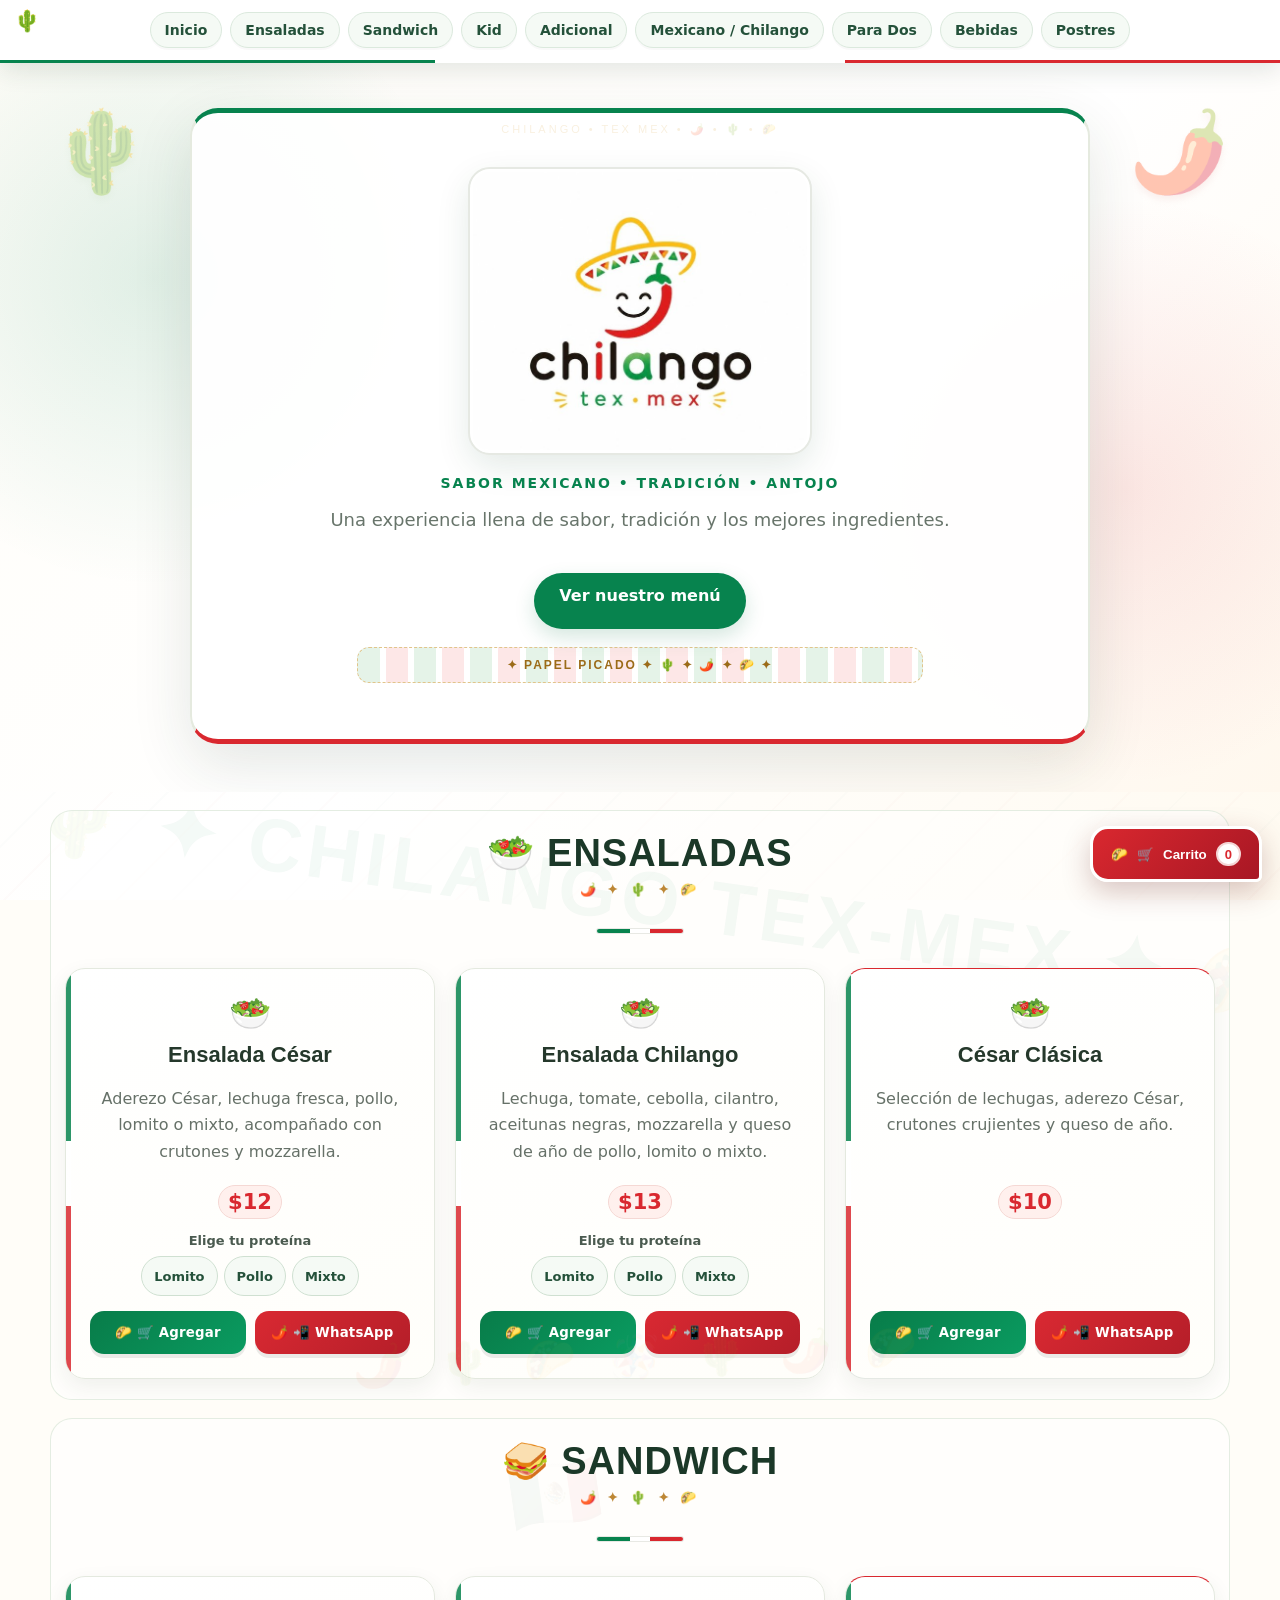
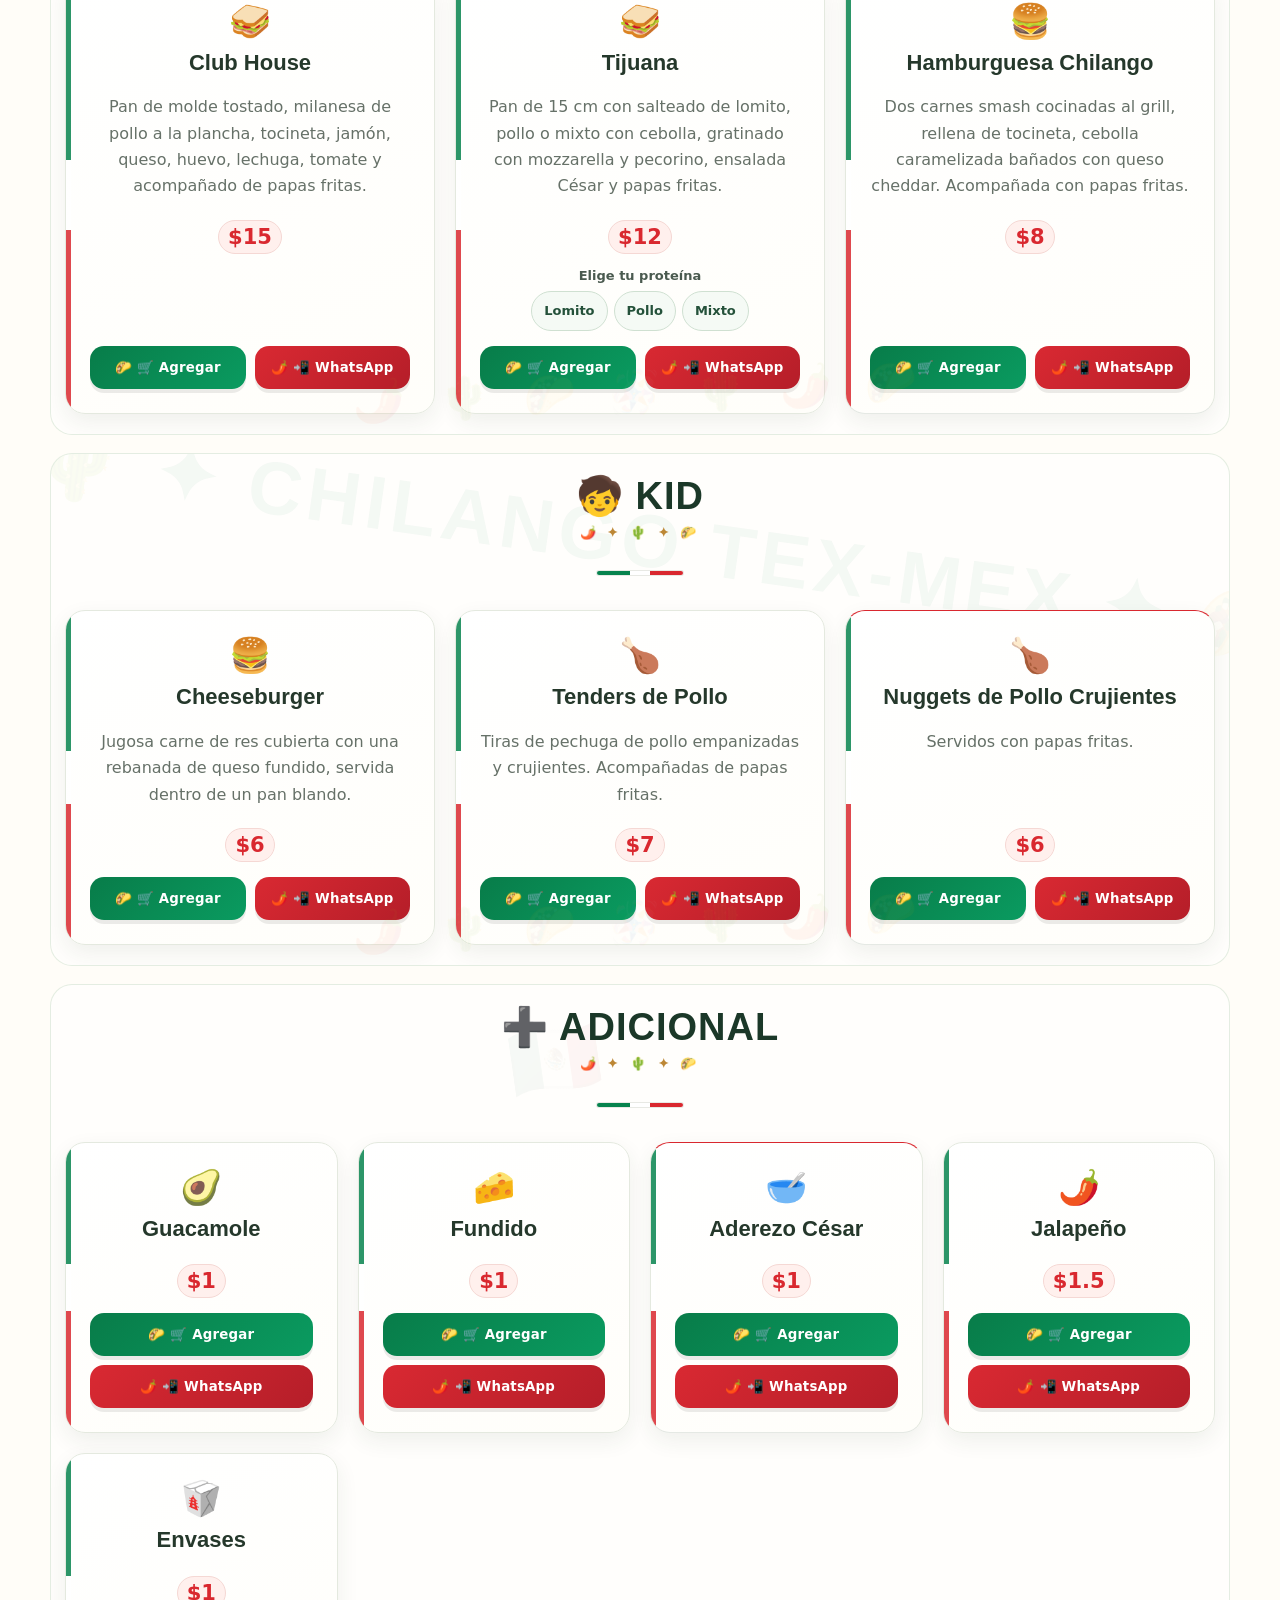
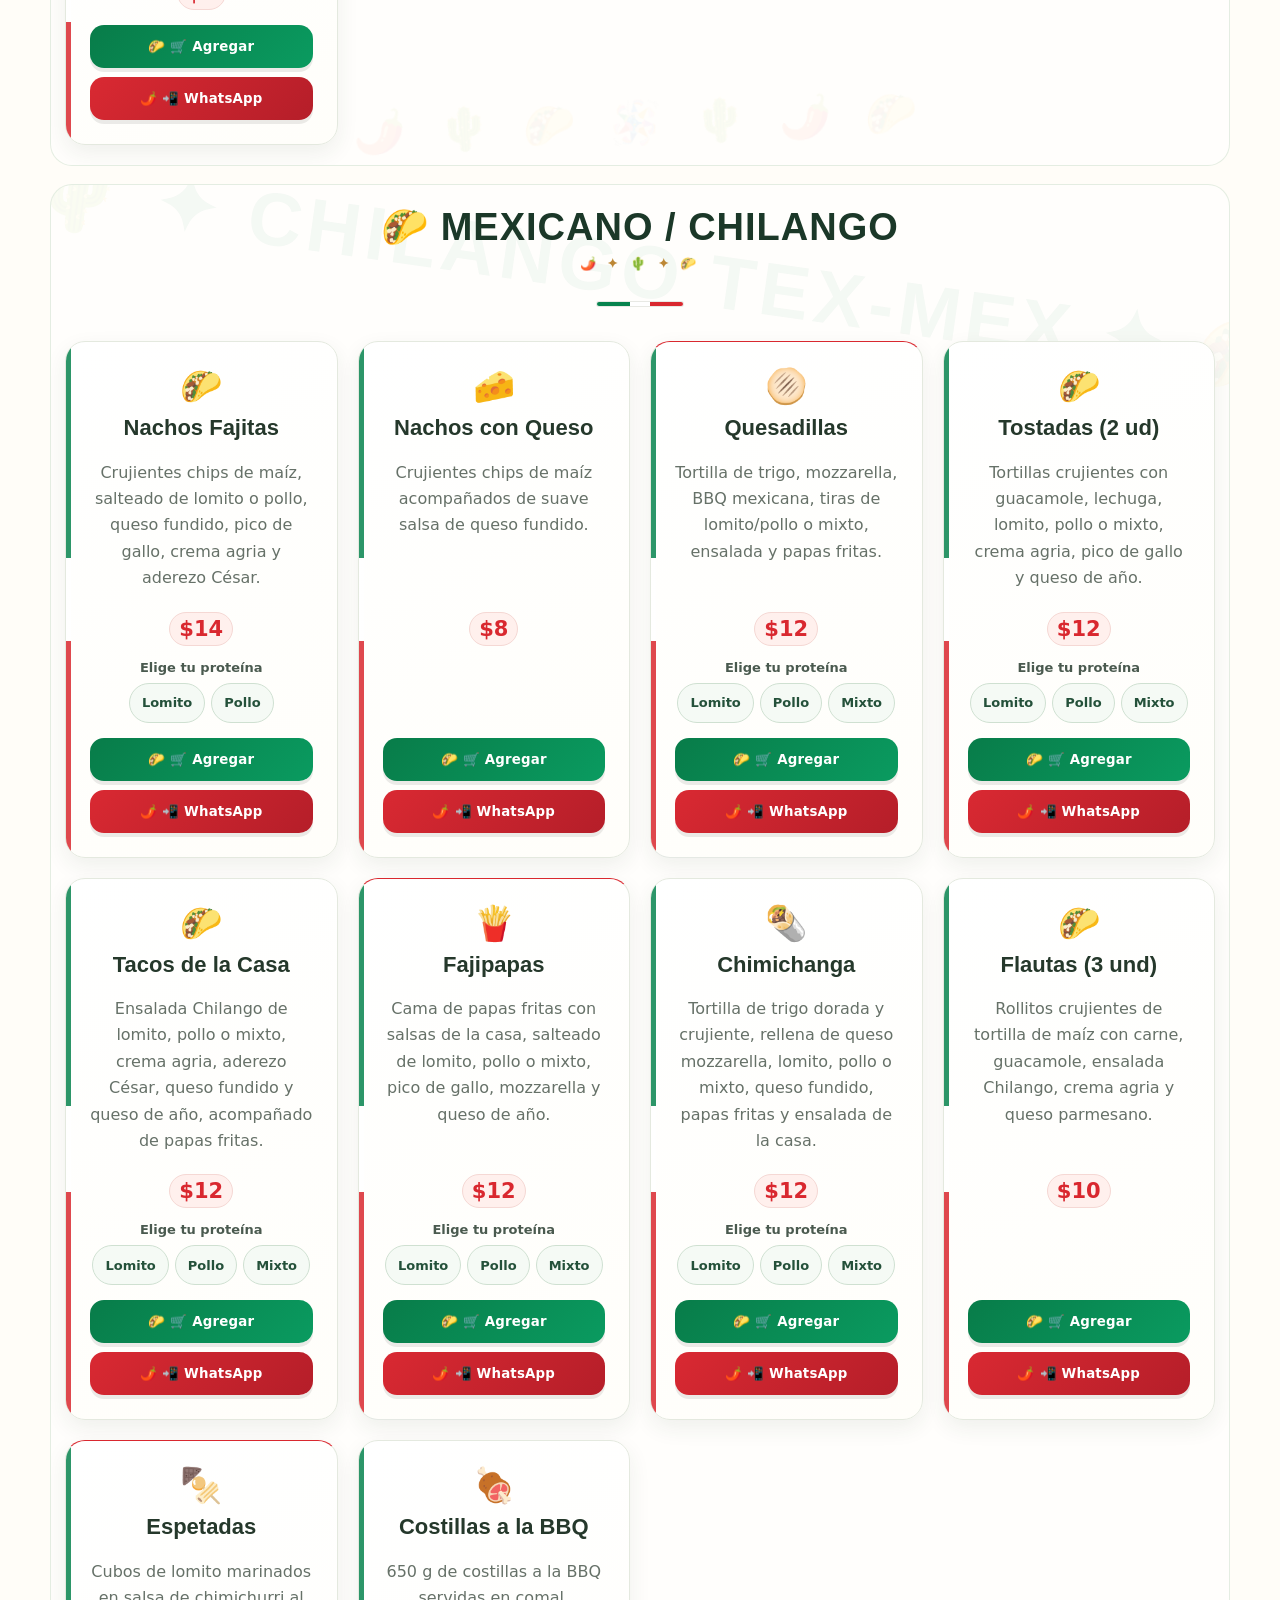
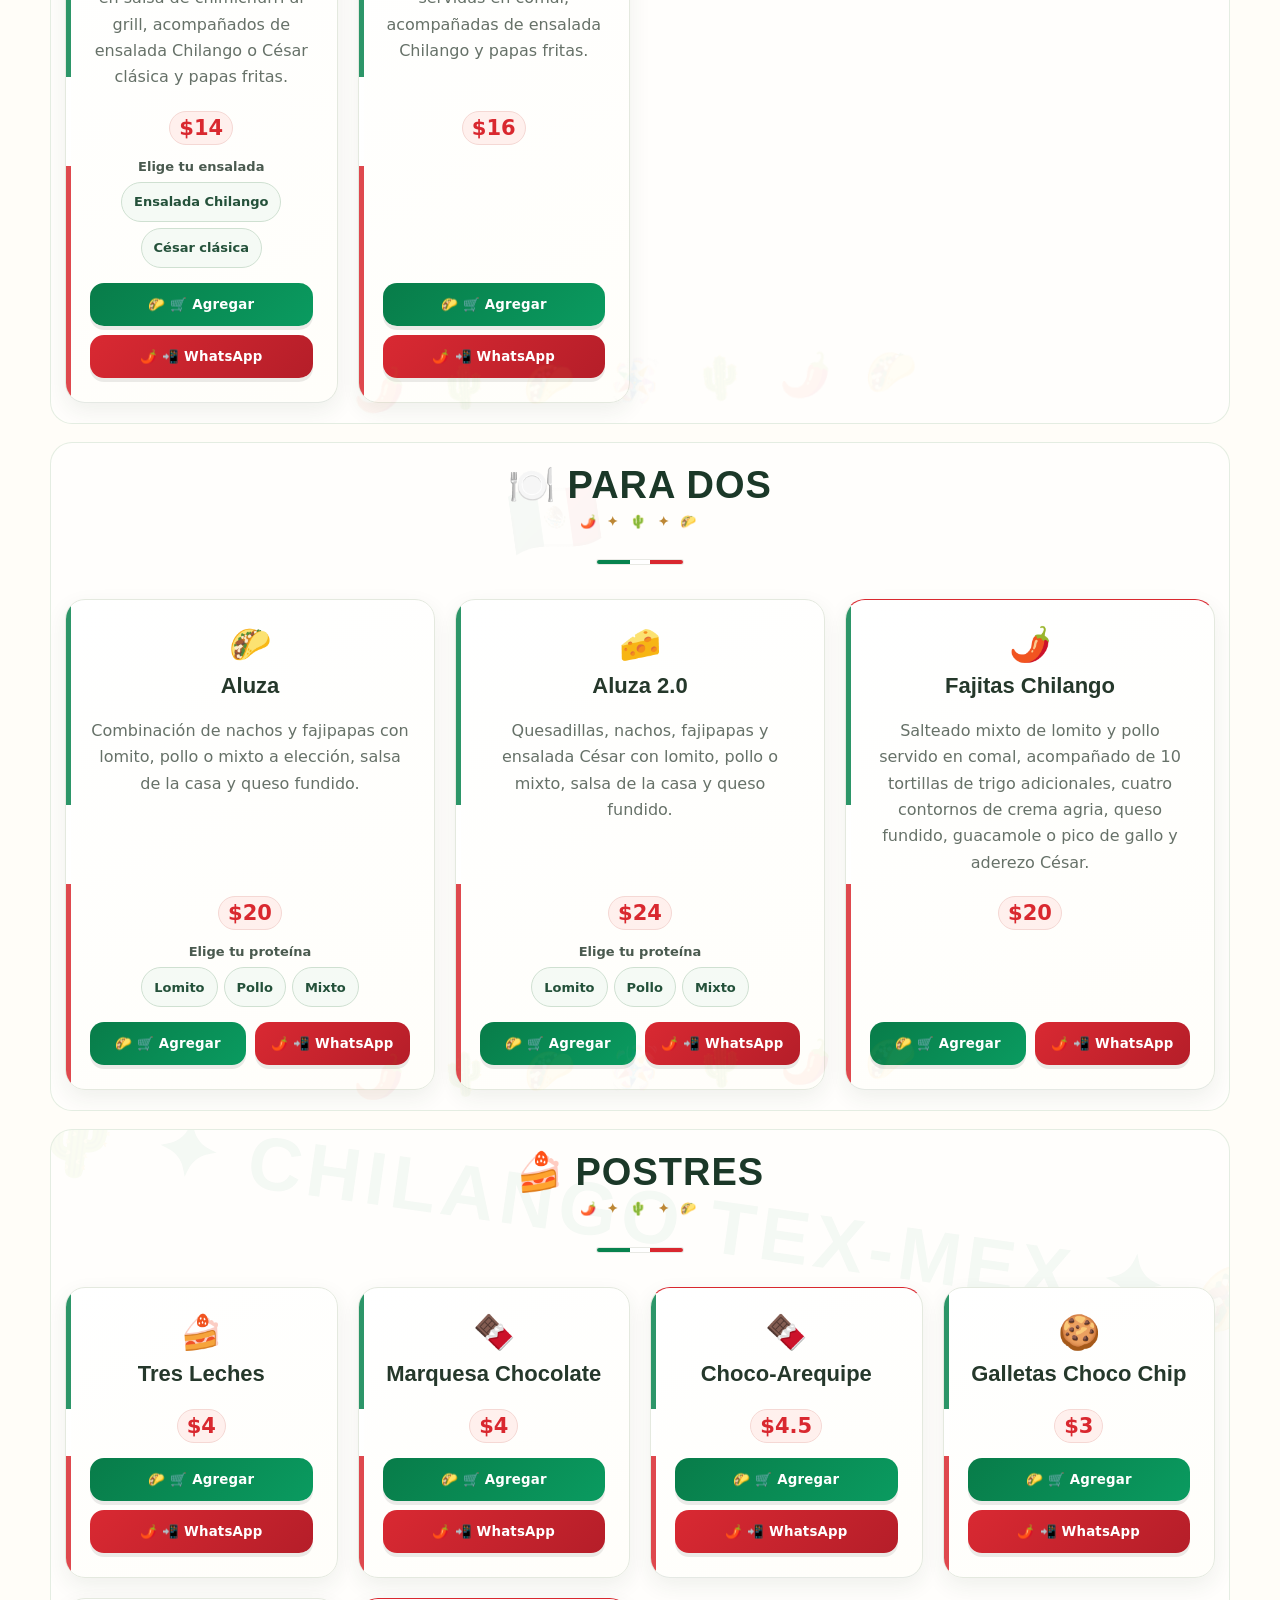
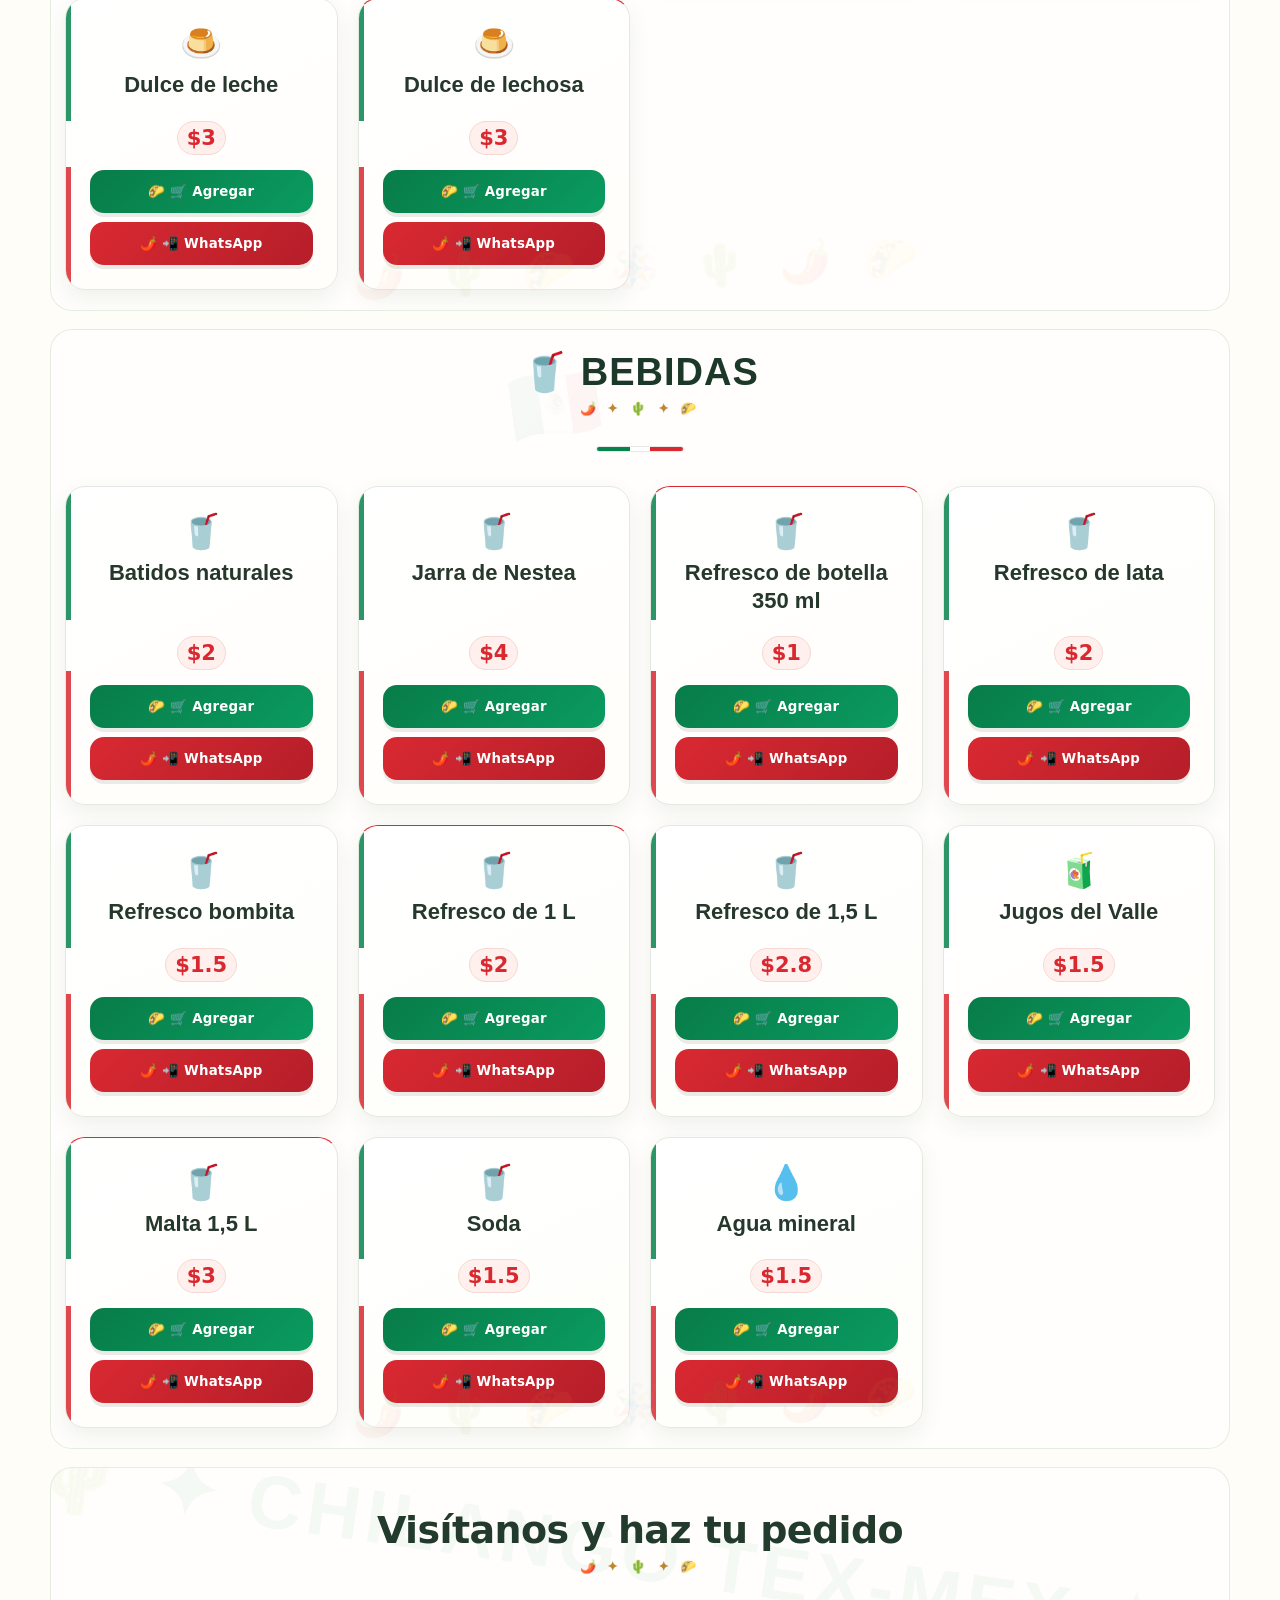
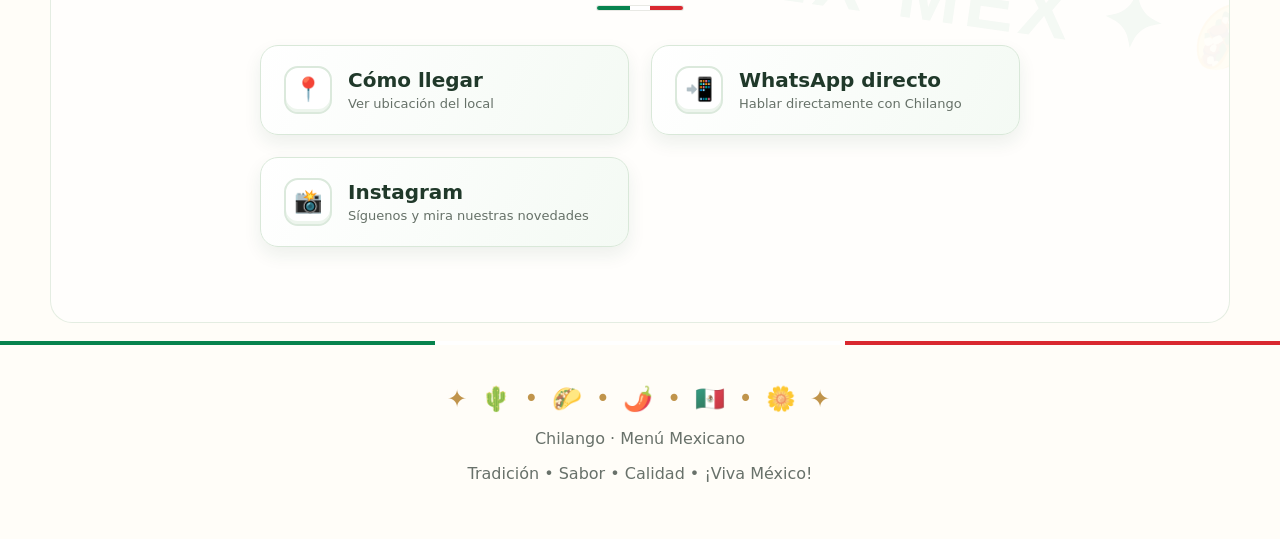
==== commit b6569f64: "feat: actualizacion general de servicios" ====
--- a/index.html
+++ b/index.html
@@ -5,6 +5,7 @@
 <meta name="viewport" content="width=device-width, initial-scale=1.0">
 <meta name="theme-color" content="#006847">
 <title>Chilango | Menú Mexicano</title>
+<link rel="icon" type="image/png" href="[data-uri]">
 <link rel="stylesheet" href="style.css">
 <script src="script.js"></script>
 </head>
@@ -24,19 +25,33 @@
 
 <header class="hero" id="inicio">
 <div class="hero-card">
-<img class="restaurant-logo" src="[data-uri]" alt="Logo Chilango Tex Mex" />
+<img class="restaurant-logo" src="[data-uri]" width="680" height="567" alt="Logo Chilango Tex Mex" fetchpriority="high" decoding="async" onerror="this.style.display='none';this.nextElementSibling.style.display='block'" />
+<div class="logo-fallback">chilango<small>tex · mex</small></div>
 <div class="kicker">Sabor mexicano • Tradición • Antojo</div>
 <p>Una experiencia llena de sabor, tradición y los mejores ingredientes.</p>
 <a class="btn" href="#ensaladas">Ver nuestro menú</a>
 </div>
 </header>
 
-<section id="ensaladas" class="mexican-menu"><h2 class="mexican-title">🥗 Ensaladas</h2><div class="divider"></div><div class="card-grid"><div class="card order-item mexican-card" data-product="🥗 Ensalada César" data-price="$12"><span class="category-icon">🥗</span><h3>Ensalada César</h3><p>Aderezo César, lechuga fresca, pollo, lomito o mixto, acompañado con crutones y mozzarella.</p><span class="price">$12</span><div class="product-actions"><button type="button" class="add-cart-btn" onclick="event.stopPropagation();pedirProducto(this.closest('.order-item'))">🛒 Agregar</button><button type="button" class="direct-wa-btn" onclick="event.stopPropagation();pedirProductoWhatsApp(this.closest('.order-item'))">📲 WhatsApp</button></div></div><div class="card order-item mexican-card" data-product="🥗 Ensalada Chilango" data-price="$13"><span class="category-icon">🥗</span><h3>Ensalada Chilango</h3><p>Lechuga, tomate, cebolla, cilantro, aceitunas negras, mozzarella y queso de año de pollo, lomito o mixto.</p><span class="price">$13</span><div class="product-actions"><button type="button" class="add-cart-btn" onclick="event.stopPropagation();pedirProducto(this.closest('.order-item'))">🛒 Agregar</button><button type="button" class="direct-wa-btn" onclick="event.stopPropagation();pedirProductoWhatsApp(this.closest('.order-item'))">📲 WhatsApp</button></div></div><div class="card order-item mexican-card" data-product="🥗 César Clásica" data-price="$10"><span class="category-icon">🥗</span><h3>César Clásica</h3><p>Selección de lechugas, aderezo César, crutones crujientes y queso de año.</p><span class="price">$10</span><div class="product-actions"><button type="button" class="add-cart-btn" onclick="event.stopPropagation();pedirProducto(this.closest('.order-item'))">🛒 Agregar</button><button type="button" class="direct-wa-btn" onclick="event.stopPropagation();pedirProductoWhatsApp(this.closest('.order-item'))">📲 WhatsApp</button></div></div></div></section>
-<section id="sandwich" class="mexican-menu"><h2 class="mexican-title">🥪 Sandwich</h2><div class="divider"></div><div class="card-grid"><div class="card order-item mexican-card" data-product="🥪 Club House" data-price="$15"><span class="category-icon">🥪</span><h3>Club House</h3><p>Pan de molde tostado, milanesa de pollo a la plancha, tocineta, jamón, queso, huevo, lechuga, tomate y acompañado de papas fritas.</p><span class="price">$15</span><div class="product-actions"><button type="button" class="add-cart-btn" onclick="event.stopPropagation();pedirProducto(this.closest('.order-item'))">🛒 Agregar</button><button type="button" class="direct-wa-btn" onclick="event.stopPropagation();pedirProductoWhatsApp(this.closest('.order-item'))">📲 WhatsApp</button></div></div><div class="card order-item mexican-card" data-product="🥪 Tijuana" data-price="$12"><span class="category-icon">🥪</span><h3>Tijuana</h3><p>Pan de 15 cm con salteado de lomito, pollo o mixto con cebolla, gratinado con mozzarella y pecorino, ensalada César y papas fritas.</p><span class="price">$12</span><div class="product-actions"><button type="button" class="add-cart-btn" onclick="event.stopPropagation();pedirProducto(this.closest('.order-item'))">🛒 Agregar</button><button type="button" class="direct-wa-btn" onclick="event.stopPropagation();pedirProductoWhatsApp(this.closest('.order-item'))">📲 WhatsApp</button></div></div><div class="card order-item mexican-card" data-product="🍔 Hamburguesa Chilango" data-price="$8"><span class="category-icon">🍔</span><h3>Hamburguesa Chilango</h3><p>Dos carnes smash cocinadas al grill, rellena de tocineta, cebolla caramelizada bañados con queso cheddar. Acompañada con papas fritas.</p><span class="price">$8</span><div class="product-actions"><button type="button" class="add-cart-btn" onclick="event.stopPropagation();pedirProducto(this.closest('.order-item'))">🛒 Agregar</button><button type="button" class="direct-wa-btn" onclick="event.stopPropagation();pedirProductoWhatsApp(this.closest('.order-item'))">📲 WhatsApp</button></div></div></div></section>
+<section id="ensaladas" class="mexican-menu">
+  <h2 class="mexican-title">🥗 Ensaladas</h2><div class="divider"></div>
+  <div class="card-grid"><div class="card order-item mexican-card" data-product="🥗 Ensalada César" data-options="Lomito|Pollo|Mixto" data-options-label="Elige tu proteína" data-price="$12">
+    <span class="category-icon">🥗</span>
+    <h3>Ensalada César</h3>
+    <p>Aderezo César, lechuga fresca, pollo, lomito o mixto, acompañado con crutones y mozzarella.</p>
+    <span class="price">$12</span><div class="product-actions">
+      <button type="button" class="add-cart-btn" onclick="event.stopPropagation();pedirProducto(this.closest('.order-item'))">🛒 Agregar</button>
+      <button type="button" class="direct-wa-btn" onclick="event.stopPropagation();pedirProductoWhatsApp(this.closest('.order-item'))">📲 WhatsApp</button>
+    </div>
+  </div>
+  <div class="card order-item mexican-card" data-product="🥗 Ensalada Chilango" data-options="Lomito|Pollo|Mixto" data-options-label="Elige tu proteína" data-price="$13">
+    <span class="category-icon">🥗</span>
+      <h3>Ensalada Chilango</h3><p>Lechuga, tomate, cebolla, cilantro, aceitunas negras, mozzarella y queso de año de pollo, lomito o mixto.</p><span class="price">$13</span><div class="product-actions"><button type="button" class="add-cart-btn" onclick="event.stopPropagation();pedirProducto(this.closest('.order-item'))">🛒 Agregar</button><button type="button" class="direct-wa-btn" onclick="event.stopPropagation();pedirProductoWhatsApp(this.closest('.order-item'))">📲 WhatsApp</button></div></div><div class="card order-item mexican-card" data-product="🥗 César Clásica" data-price="$10"><span class="category-icon">🥗</span><h3>César Clásica</h3><p>Selección de lechugas, aderezo César, crutones crujientes y queso de año.</p><span class="price">$10</span><div class="product-actions"><button type="button" class="add-cart-btn" onclick="event.stopPropagation();pedirProducto(this.closest('.order-item'))">🛒 Agregar</button><button type="button" class="direct-wa-btn" onclick="event.stopPropagation();pedirProductoWhatsApp(this.closest('.order-item'))">📲 WhatsApp</button></div></div></div></section>
+<section id="sandwich" class="mexican-menu"><h2 class="mexican-title">🥪 Sandwich</h2><div class="divider"></div><div class="card-grid"><div class="card order-item mexican-card" data-product="🥪 Club House" data-price="$15"><span class="category-icon">🥪</span><h3>Club House</h3><p>Pan de molde tostado, milanesa de pollo a la plancha, tocineta, jamón, queso, huevo, lechuga, tomate y acompañado de papas fritas.</p><span class="price">$15</span><div class="product-actions"><button type="button" class="add-cart-btn" onclick="event.stopPropagation();pedirProducto(this.closest('.order-item'))">🛒 Agregar</button><button type="button" class="direct-wa-btn" onclick="event.stopPropagation();pedirProductoWhatsApp(this.closest('.order-item'))">📲 WhatsApp</button></div></div><div class="card order-item mexican-card" data-product="🥪 Tijuana" data-options="Lomito|Pollo|Mixto" data-options-label="Elige tu proteína" data-price="$12"><span class="category-icon">🥪</span><h3>Tijuana</h3><p>Pan de 15 cm con salteado de lomito, pollo o mixto con cebolla, gratinado con mozzarella y pecorino, ensalada César y papas fritas.</p><span class="price">$12</span><div class="product-actions"><button type="button" class="add-cart-btn" onclick="event.stopPropagation();pedirProducto(this.closest('.order-item'))">🛒 Agregar</button><button type="button" class="direct-wa-btn" onclick="event.stopPropagation();pedirProductoWhatsApp(this.closest('.order-item'))">📲 WhatsApp</button></div></div><div class="card order-item mexican-card" data-product="🍔 Hamburguesa Chilango" data-price="$8"><span class="category-icon">🍔</span><h3>Hamburguesa Chilango</h3><p>Dos carnes smash cocinadas al grill, rellena de tocineta, cebolla caramelizada bañados con queso cheddar. Acompañada con papas fritas.</p><span class="price">$8</span><div class="product-actions"><button type="button" class="add-cart-btn" onclick="event.stopPropagation();pedirProducto(this.closest('.order-item'))">🛒 Agregar</button><button type="button" class="direct-wa-btn" onclick="event.stopPropagation();pedirProductoWhatsApp(this.closest('.order-item'))">📲 WhatsApp</button></div></div></div></section>
 <section id="kid" class="mexican-menu"><h2 class="mexican-title">🧒 Kid</h2><div class="divider"></div><div class="card-grid"><div class="card order-item mexican-card" data-product="🍔 Cheeseburger" data-price="$6"><span class="category-icon">🍔</span><h3>Cheeseburger</h3><p>Jugosa carne de res cubierta con una rebanada de queso fundido, servida dentro de un pan blando.</p><span class="price">$6</span><div class="product-actions"><button type="button" class="add-cart-btn" onclick="event.stopPropagation();pedirProducto(this.closest('.order-item'))">🛒 Agregar</button><button type="button" class="direct-wa-btn" onclick="event.stopPropagation();pedirProductoWhatsApp(this.closest('.order-item'))">📲 WhatsApp</button></div></div><div class="card order-item mexican-card" data-product="🍗 Tenders de Pollo" data-price="$7"><span class="category-icon">🍗</span><h3>Tenders de Pollo</h3><p>Tiras de pechuga de pollo empanizadas y crujientes. Acompañadas de papas fritas.</p><span class="price">$7</span><div class="product-actions"><button type="button" class="add-cart-btn" onclick="event.stopPropagation();pedirProducto(this.closest('.order-item'))">🛒 Agregar</button><button type="button" class="direct-wa-btn" onclick="event.stopPropagation();pedirProductoWhatsApp(this.closest('.order-item'))">📲 WhatsApp</button></div></div><div class="card order-item mexican-card" data-product="🍗 Nuggets de Pollo Crujientes" data-price="$6"><span class="category-icon">🍗</span><h3>Nuggets de Pollo Crujientes</h3><p>Servidos con papas fritas.</p><span class="price">$6</span><div class="product-actions"><button type="button" class="add-cart-btn" onclick="event.stopPropagation();pedirProducto(this.closest('.order-item'))">🛒 Agregar</button><button type="button" class="direct-wa-btn" onclick="event.stopPropagation();pedirProductoWhatsApp(this.closest('.order-item'))">📲 WhatsApp</button></div></div></div></section>
 <section id="adicional" class="mexican-menu"><h2 class="mexican-title">➕ Adicional</h2><div class="divider"></div><div class="card-grid"><div class="card order-item mexican-card" data-product="🥑 Guacamole" data-price="$1"><span class="category-icon">🥑</span><h3>Guacamole</h3><span class="price">$1</span><div class="product-actions"><button type="button" class="add-cart-btn" onclick="event.stopPropagation();pedirProducto(this.closest('.order-item'))">🛒 Agregar</button><button type="button" class="direct-wa-btn" onclick="event.stopPropagation();pedirProductoWhatsApp(this.closest('.order-item'))">📲 WhatsApp</button></div></div><div class="card order-item mexican-card" data-product="🧀 Fundido" data-price="$1"><span class="category-icon">🧀</span><h3>Fundido</h3><span class="price">$1</span><div class="product-actions"><button type="button" class="add-cart-btn" onclick="event.stopPropagation();pedirProducto(this.closest('.order-item'))">🛒 Agregar</button><button type="button" class="direct-wa-btn" onclick="event.stopPropagation();pedirProductoWhatsApp(this.closest('.order-item'))">📲 WhatsApp</button></div></div><div class="card order-item mexican-card" data-product="🥣 Aderezo César" data-price="$1"><span class="category-icon">🥣</span><h3>Aderezo César</h3><span class="price">$1</span><div class="product-actions"><button type="button" class="add-cart-btn" onclick="event.stopPropagation();pedirProducto(this.closest('.order-item'))">🛒 Agregar</button><button type="button" class="direct-wa-btn" onclick="event.stopPropagation();pedirProductoWhatsApp(this.closest('.order-item'))">📲 WhatsApp</button></div></div><div class="card order-item mexican-card" data-product="🌶️ Jalapeño" data-price="$1.5"><span class="category-icon">🌶️</span><h3>Jalapeño</h3><span class="price">$1.5</span><div class="product-actions"><button type="button" class="add-cart-btn" onclick="event.stopPropagation();pedirProducto(this.closest('.order-item'))">🛒 Agregar</button><button type="button" class="direct-wa-btn" onclick="event.stopPropagation();pedirProductoWhatsApp(this.closest('.order-item'))">📲 WhatsApp</button></div></div><div class="card order-item mexican-card" data-product="🥡 Envases" data-price="$1"><span class="category-icon">🥡</span><h3>Envases</h3><span class="price">$1</span><div class="product-actions"><button type="button" class="add-cart-btn" onclick="event.stopPropagation();pedirProducto(this.closest('.order-item'))">🛒 Agregar</button><button type="button" class="direct-wa-btn" onclick="event.stopPropagation();pedirProductoWhatsApp(this.closest('.order-item'))">📲 WhatsApp</button></div></div></div></section>
-<section id="mexicano" class="mexican-menu"><h2 class="mexican-title">🌮 Mexicano / Chilango</h2><div class="divider"></div><div class="card-grid"><div class="card order-item mexican-card" data-product="🌮 Nachos Fajitas" data-price="$14"><span class="category-icon">🌮</span><h3>Nachos Fajitas</h3><p>Crujientes chips de maíz, salteado de lomito o pollo, queso fundido, pico de gallo, crema agria y aderezo César.</p><span class="price">$14</span><div class="product-actions"><button type="button" class="add-cart-btn" onclick="event.stopPropagation();pedirProducto(this.closest('.order-item'))">🛒 Agregar</button><button type="button" class="direct-wa-btn" onclick="event.stopPropagation();pedirProductoWhatsApp(this.closest('.order-item'))">📲 WhatsApp</button></div></div><div class="card order-item mexican-card" data-product="🧀 Nachos con Queso" data-price="$8"><span class="category-icon">🧀</span><h3>Nachos con Queso</h3><p>Crujientes chips de maíz acompañados de suave salsa de queso fundido.</p><span class="price">$8</span><div class="product-actions"><button type="button" class="add-cart-btn" onclick="event.stopPropagation();pedirProducto(this.closest('.order-item'))">🛒 Agregar</button><button type="button" class="direct-wa-btn" onclick="event.stopPropagation();pedirProductoWhatsApp(this.closest('.order-item'))">📲 WhatsApp</button></div></div><div class="card order-item mexican-card" data-product="🫓 Quesadillas" data-price="$12"><span class="category-icon">🫓</span><h3>Quesadillas</h3><p>Tortilla de trigo, mozzarella, BBQ mexicana, tiras de lomito/pollo o mixto, ensalada y papas fritas.</p><span class="price">$12</span><div class="product-actions"><button type="button" class="add-cart-btn" onclick="event.stopPropagation();pedirProducto(this.closest('.order-item'))">🛒 Agregar</button><button type="button" class="direct-wa-btn" onclick="event.stopPropagation();pedirProductoWhatsApp(this.closest('.order-item'))">📲 WhatsApp</button></div></div><div class="card order-item mexican-card" data-product="🌮 Tostadas (2 ud)" data-price="$12"><span class="category-icon">🌮</span><h3>Tostadas (2 ud)</h3><p>Tortillas crujientes con guacamole, lechuga, lomito, pollo o mixto, crema agria, pico de gallo y queso de año.</p><span class="price">$12</span><div class="product-actions"><button type="button" class="add-cart-btn" onclick="event.stopPropagation();pedirProducto(this.closest('.order-item'))">🛒 Agregar</button><button type="button" class="direct-wa-btn" onclick="event.stopPropagation();pedirProductoWhatsApp(this.closest('.order-item'))">📲 WhatsApp</button></div></div><div class="card order-item mexican-card" data-product="🌮 Tacos de la Casa" data-price="$12"><span class="category-icon">🌮</span><h3>Tacos de la Casa</h3><p>Ensalada Chilango de lomito, pollo o mixto, crema agria, aderezo César, queso fundido y queso de año, acompañado de papas fritas.</p><span class="price">$12</span><div class="product-actions"><button type="button" class="add-cart-btn" onclick="event.stopPropagation();pedirProducto(this.closest('.order-item'))">🛒 Agregar</button><button type="button" class="direct-wa-btn" onclick="event.stopPropagation();pedirProductoWhatsApp(this.closest('.order-item'))">📲 WhatsApp</button></div></div><div class="card order-item mexican-card" data-product="🍟 Fajipapas" data-price="$12"><span class="category-icon">🍟</span><h3>Fajipapas</h3><p>Cama de papas fritas con salsas de la casa, salteado de lomito, pollo o mixto, pico de gallo, mozzarella y queso de año.</p><span class="price">$12</span><div class="product-actions"><button type="button" class="add-cart-btn" onclick="event.stopPropagation();pedirProducto(this.closest('.order-item'))">🛒 Agregar</button><button type="button" class="direct-wa-btn" onclick="event.stopPropagation();pedirProductoWhatsApp(this.closest('.order-item'))">📲 WhatsApp</button></div></div><div class="card order-item mexican-card" data-product="🌯 Chimichanga" data-price="$12"><span class="category-icon">🌯</span><h3>Chimichanga</h3><p>Tortilla de trigo dorada y crujiente, rellena de queso mozzarella, lomito, pollo o mixto, queso fundido, papas fritas y ensalada de la casa.</p><span class="price">$12</span><div class="product-actions"><button type="button" class="add-cart-btn" onclick="event.stopPropagation();pedirProducto(this.closest('.order-item'))">🛒 Agregar</button><button type="button" class="direct-wa-btn" onclick="event.stopPropagation();pedirProductoWhatsApp(this.closest('.order-item'))">📲 WhatsApp</button></div></div><div class="card order-item mexican-card" data-product="🌮 Flautas (3 und)" data-price="$10"><span class="category-icon">🌮</span><h3>Flautas (3 und)</h3><p>Rollitos crujientes de tortilla de maíz con carne, guacamole, ensalada Chilango, crema agria y queso parmesano.</p><span class="price">$10</span><div class="product-actions"><button type="button" class="add-cart-btn" onclick="event.stopPropagation();pedirProducto(this.closest('.order-item'))">🛒 Agregar</button><button type="button" class="direct-wa-btn" onclick="event.stopPropagation();pedirProductoWhatsApp(this.closest('.order-item'))">📲 WhatsApp</button></div></div><div class="card order-item mexican-card" data-product="🍢 Espetadas" data-price="$14"><span class="category-icon">🍢</span><h3>Espetadas</h3><p>Cubos de lomito marinados en salsa de chimichurri al grill, acompañados de ensalada Chilango o César clásica y papas fritas.</p><span class="price">$14</span><div class="product-actions"><button type="button" class="add-cart-btn" onclick="event.stopPropagation();pedirProducto(this.closest('.order-item'))">🛒 Agregar</button><button type="button" class="direct-wa-btn" onclick="event.stopPropagation();pedirProductoWhatsApp(this.closest('.order-item'))">📲 WhatsApp</button></div></div><div class="card order-item mexican-card" data-product="🍖 Costillas a la BBQ" data-price="$16"><span class="category-icon">🍖</span><h3>Costillas a la BBQ</h3><p>650 g de costillas a la BBQ servidas en comal, acompañadas de ensalada Chilango y papas fritas.</p><span class="price">$16</span><div class="product-actions"><button type="button" class="add-cart-btn" onclick="event.stopPropagation();pedirProducto(this.closest('.order-item'))">🛒 Agregar</button><button type="button" class="direct-wa-btn" onclick="event.stopPropagation();pedirProductoWhatsApp(this.closest('.order-item'))">📲 WhatsApp</button></div></div></div></section>
-<section id="para-dos" class="mexican-menu"><h2 class="mexican-title">🍽️ Para Dos</h2><div class="divider"></div><div class="card-grid"><div class="card order-item mexican-card" data-product="🌮 Aluza" data-price="$20"><span class="category-icon">🌮</span><h3>Aluza</h3><p>Combinación de nachos y fajipapas con lomito, pollo o mixto a elección, salsa de la casa y queso fundido.</p><span class="price">$20</span><div class="product-actions"><button type="button" class="add-cart-btn" onclick="event.stopPropagation();pedirProducto(this.closest('.order-item'))">🛒 Agregar</button><button type="button" class="direct-wa-btn" onclick="event.stopPropagation();pedirProductoWhatsApp(this.closest('.order-item'))">📲 WhatsApp</button></div></div><div class="card order-item mexican-card" data-product="🧀 Aluza 2.0" data-price="$24"><span class="category-icon">🧀</span><h3>Aluza 2.0</h3><p>Quesadillas, nachos, fajipapas y ensalada César con lomito, pollo o mixto, salsa de la casa y queso fundido.</p><span class="price">$24</span><div class="product-actions"><button type="button" class="add-cart-btn" onclick="event.stopPropagation();pedirProducto(this.closest('.order-item'))">🛒 Agregar</button><button type="button" class="direct-wa-btn" onclick="event.stopPropagation();pedirProductoWhatsApp(this.closest('.order-item'))">📲 WhatsApp</button></div></div><div class="card order-item mexican-card" data-product="🌶️ Fajitas Chilango" data-price="$20"><span class="category-icon">🌶️</span><h3>Fajitas Chilango</h3><p>Salteado mixto de lomito y pollo servido en comal, acompañado de 10 tortillas de trigo adicionales, cuatro contornos de crema agria, queso fundido, guacamole o pico de gallo y aderezo César.</p><span class="price">$20</span><div class="product-actions"><button type="button" class="add-cart-btn" onclick="event.stopPropagation();pedirProducto(this.closest('.order-item'))">🛒 Agregar</button><button type="button" class="direct-wa-btn" onclick="event.stopPropagation();pedirProductoWhatsApp(this.closest('.order-item'))">📲 WhatsApp</button></div></div></div></section>
+<section id="mexicano" class="mexican-menu"><h2 class="mexican-title">🌮 Mexicano / Chilango</h2><div class="divider"></div><div class="card-grid"><div class="card order-item mexican-card" data-product="🌮 Nachos Fajitas" data-options="Lomito|Pollo" data-options-label="Elige tu proteína" data-price="$14"><span class="category-icon">🌮</span><h3>Nachos Fajitas</h3><p>Crujientes chips de maíz, salteado de lomito o pollo, queso fundido, pico de gallo, crema agria y aderezo César.</p><span class="price">$14</span><div class="product-actions"><button type="button" class="add-cart-btn" onclick="event.stopPropagation();pedirProducto(this.closest('.order-item'))">🛒 Agregar</button><button type="button" class="direct-wa-btn" onclick="event.stopPropagation();pedirProductoWhatsApp(this.closest('.order-item'))">📲 WhatsApp</button></div></div><div class="card order-item mexican-card" data-product="🧀 Nachos con Queso" data-price="$8"><span class="category-icon">🧀</span><h3>Nachos con Queso</h3><p>Crujientes chips de maíz acompañados de suave salsa de queso fundido.</p><span class="price">$8</span><div class="product-actions"><button type="button" class="add-cart-btn" onclick="event.stopPropagation();pedirProducto(this.closest('.order-item'))">🛒 Agregar</button><button type="button" class="direct-wa-btn" onclick="event.stopPropagation();pedirProductoWhatsApp(this.closest('.order-item'))">📲 WhatsApp</button></div></div><div class="card order-item mexican-card" data-product="🫓 Quesadillas" data-options="Lomito|Pollo|Mixto" data-options-label="Elige tu proteína" data-price="$12"><span class="category-icon">🫓</span><h3>Quesadillas</h3><p>Tortilla de trigo, mozzarella, BBQ mexicana, tiras de lomito/pollo o mixto, ensalada y papas fritas.</p><span class="price">$12</span><div class="product-actions"><button type="button" class="add-cart-btn" onclick="event.stopPropagation();pedirProducto(this.closest('.order-item'))">🛒 Agregar</button><button type="button" class="direct-wa-btn" onclick="event.stopPropagation();pedirProductoWhatsApp(this.closest('.order-item'))">📲 WhatsApp</button></div></div><div class="card order-item mexican-card" data-product="🌮 Tostadas (2 ud)" data-options="Lomito|Pollo|Mixto" data-options-label="Elige tu proteína" data-price="$12"><span class="category-icon">🌮</span><h3>Tostadas (2 ud)</h3><p>Tortillas crujientes con guacamole, lechuga, lomito, pollo o mixto, crema agria, pico de gallo y queso de año.</p><span class="price">$12</span><div class="product-actions"><button type="button" class="add-cart-btn" onclick="event.stopPropagation();pedirProducto(this.closest('.order-item'))">🛒 Agregar</button><button type="button" class="direct-wa-btn" onclick="event.stopPropagation();pedirProductoWhatsApp(this.closest('.order-item'))">📲 WhatsApp</button></div></div><div class="card order-item mexican-card" data-product="🌮 Tacos de la Casa" data-options="Lomito|Pollo|Mixto" data-options-label="Elige tu proteína" data-price="$12"><span class="category-icon">🌮</span><h3>Tacos de la Casa</h3><p>Ensalada Chilango de lomito, pollo o mixto, crema agria, aderezo César, queso fundido y queso de año, acompañado de papas fritas.</p><span class="price">$12</span><div class="product-actions"><button type="button" class="add-cart-btn" onclick="event.stopPropagation();pedirProducto(this.closest('.order-item'))">🛒 Agregar</button><button type="button" class="direct-wa-btn" onclick="event.stopPropagation();pedirProductoWhatsApp(this.closest('.order-item'))">📲 WhatsApp</button></div></div><div class="card order-item mexican-card" data-product="🍟 Fajipapas" data-options="Lomito|Pollo|Mixto" data-options-label="Elige tu proteína" data-price="$12"><span class="category-icon">🍟</span><h3>Fajipapas</h3><p>Cama de papas fritas con salsas de la casa, salteado de lomito, pollo o mixto, pico de gallo, mozzarella y queso de año.</p><span class="price">$12</span><div class="product-actions"><button type="button" class="add-cart-btn" onclick="event.stopPropagation();pedirProducto(this.closest('.order-item'))">🛒 Agregar</button><button type="button" class="direct-wa-btn" onclick="event.stopPropagation();pedirProductoWhatsApp(this.closest('.order-item'))">📲 WhatsApp</button></div></div><div class="card order-item mexican-card" data-product="🌯 Chimichanga" data-options="Lomito|Pollo|Mixto" data-options-label="Elige tu proteína" data-price="$12"><span class="category-icon">🌯</span><h3>Chimichanga</h3><p>Tortilla de trigo dorada y crujiente, rellena de queso mozzarella, lomito, pollo o mixto, queso fundido, papas fritas y ensalada de la casa.</p><span class="price">$12</span><div class="product-actions"><button type="button" class="add-cart-btn" onclick="event.stopPropagation();pedirProducto(this.closest('.order-item'))">🛒 Agregar</button><button type="button" class="direct-wa-btn" onclick="event.stopPropagation();pedirProductoWhatsApp(this.closest('.order-item'))">📲 WhatsApp</button></div></div><div class="card order-item mexican-card" data-product="🌮 Flautas (3 und)" data-price="$10"><span class="category-icon">🌮</span><h3>Flautas (3 und)</h3><p>Rollitos crujientes de tortilla de maíz con carne, guacamole, ensalada Chilango, crema agria y queso parmesano.</p><span class="price">$10</span><div class="product-actions"><button type="button" class="add-cart-btn" onclick="event.stopPropagation();pedirProducto(this.closest('.order-item'))">🛒 Agregar</button><button type="button" class="direct-wa-btn" onclick="event.stopPropagation();pedirProductoWhatsApp(this.closest('.order-item'))">📲 WhatsApp</button></div></div><div class="card order-item mexican-card" data-product="🍢 Espetadas" data-options="Ensalada Chilango|César clásica" data-options-label="Elige tu ensalada" data-price="$14"><span class="category-icon">🍢</span><h3>Espetadas</h3><p>Cubos de lomito marinados en salsa de chimichurri al grill, acompañados de ensalada Chilango o César clásica y papas fritas.</p><span class="price">$14</span><div class="product-actions"><button type="button" class="add-cart-btn" onclick="event.stopPropagation();pedirProducto(this.closest('.order-item'))">🛒 Agregar</button><button type="button" class="direct-wa-btn" onclick="event.stopPropagation();pedirProductoWhatsApp(this.closest('.order-item'))">📲 WhatsApp</button></div></div><div class="card order-item mexican-card" data-product="🍖 Costillas a la BBQ" data-price="$16"><span class="category-icon">🍖</span><h3>Costillas a la BBQ</h3><p>650 g de costillas a la BBQ servidas en comal, acompañadas de ensalada Chilango y papas fritas.</p><span class="price">$16</span><div class="product-actions"><button type="button" class="add-cart-btn" onclick="event.stopPropagation();pedirProducto(this.closest('.order-item'))">🛒 Agregar</button><button type="button" class="direct-wa-btn" onclick="event.stopPropagation();pedirProductoWhatsApp(this.closest('.order-item'))">📲 WhatsApp</button></div></div></div></section>
+<section id="para-dos" class="mexican-menu"><h2 class="mexican-title">🍽️ Para Dos</h2><div class="divider"></div><div class="card-grid"><div class="card order-item mexican-card" data-product="🌮 Aluza" data-options="Lomito|Pollo|Mixto" data-options-label="Elige tu proteína" data-price="$20"><span class="category-icon">🌮</span><h3>Aluza</h3><p>Combinación de nachos y fajipapas con lomito, pollo o mixto a elección, salsa de la casa y queso fundido.</p><span class="price">$20</span><div class="product-actions"><button type="button" class="add-cart-btn" onclick="event.stopPropagation();pedirProducto(this.closest('.order-item'))">🛒 Agregar</button><button type="button" class="direct-wa-btn" onclick="event.stopPropagation();pedirProductoWhatsApp(this.closest('.order-item'))">📲 WhatsApp</button></div></div><div class="card order-item mexican-card" data-product="🧀 Aluza 2.0" data-options="Lomito|Pollo|Mixto" data-options-label="Elige tu proteína" data-price="$24"><span class="category-icon">🧀</span><h3>Aluza 2.0</h3><p>Quesadillas, nachos, fajipapas y ensalada César con lomito, pollo o mixto, salsa de la casa y queso fundido.</p><span class="price">$24</span><div class="product-actions"><button type="button" class="add-cart-btn" onclick="event.stopPropagation();pedirProducto(this.closest('.order-item'))">🛒 Agregar</button><button type="button" class="direct-wa-btn" onclick="event.stopPropagation();pedirProductoWhatsApp(this.closest('.order-item'))">📲 WhatsApp</button></div></div><div class="card order-item mexican-card" data-product="🌶️ Fajitas Chilango" data-price="$20"><span class="category-icon">🌶️</span><h3>Fajitas Chilango</h3><p>Salteado mixto de lomito y pollo servido en comal, acompañado de 10 tortillas de trigo adicionales, cuatro contornos de crema agria, queso fundido, guacamole o pico de gallo y aderezo César.</p><span class="price">$20</span><div class="product-actions"><button type="button" class="add-cart-btn" onclick="event.stopPropagation();pedirProducto(this.closest('.order-item'))">🛒 Agregar</button><button type="button" class="direct-wa-btn" onclick="event.stopPropagation();pedirProductoWhatsApp(this.closest('.order-item'))">📲 WhatsApp</button></div></div></div></section>
 <section id="postres" class="mexican-menu"><h2 class="mexican-title">🍰 Postres</h2><div class="divider"></div><div class="card-grid"><div class="card order-item mexican-card" data-product="🍰 Tres Leches" data-price="$4"><span class="category-icon">🍰</span><h3>Tres Leches</h3><span class="price">$4</span><div class="product-actions"><button type="button" class="add-cart-btn" onclick="event.stopPropagation();pedirProducto(this.closest('.order-item'))">🛒 Agregar</button><button type="button" class="direct-wa-btn" onclick="event.stopPropagation();pedirProductoWhatsApp(this.closest('.order-item'))">📲 WhatsApp</button></div></div><div class="card order-item mexican-card" data-product="🍫 Marquesa Chocolate" data-price="$4"><span class="category-icon">🍫</span><h3>Marquesa Chocolate</h3><span class="price">$4</span><div class="product-actions"><button type="button" class="add-cart-btn" onclick="event.stopPropagation();pedirProducto(this.closest('.order-item'))">🛒 Agregar</button><button type="button" class="direct-wa-btn" onclick="event.stopPropagation();pedirProductoWhatsApp(this.closest('.order-item'))">📲 WhatsApp</button></div></div><div class="card order-item mexican-card" data-product="🍫 Choco-Arequipe" data-price="$4.5"><span class="category-icon">🍫</span><h3>Choco-Arequipe</h3><span class="price">$4.5</span><div class="product-actions"><button type="button" class="add-cart-btn" onclick="event.stopPropagation();pedirProducto(this.closest('.order-item'))">🛒 Agregar</button><button type="button" class="direct-wa-btn" onclick="event.stopPropagation();pedirProductoWhatsApp(this.closest('.order-item'))">📲 WhatsApp</button></div></div><div class="card order-item mexican-card" data-product="🍪 Galletas Choco Chip" data-price="$3"><span class="category-icon">🍪</span><h3>Galletas Choco Chip</h3><span class="price">$3</span><div class="product-actions"><button type="button" class="add-cart-btn" onclick="event.stopPropagation();pedirProducto(this.closest('.order-item'))">🛒 Agregar</button><button type="button" class="direct-wa-btn" onclick="event.stopPropagation();pedirProductoWhatsApp(this.closest('.order-item'))">📲 WhatsApp</button></div></div><div class="card order-item mexican-card" data-product="🍮 Dulce de leche" data-price="$3"><span class="category-icon">🍮</span><h3>Dulce de leche</h3><span class="price">$3</span><div class="product-actions"><button type="button" class="add-cart-btn" onclick="event.stopPropagation();pedirProducto(this.closest('.order-item'))">🛒 Agregar</button><button type="button" class="direct-wa-btn" onclick="event.stopPropagation();pedirProductoWhatsApp(this.closest('.order-item'))">📲 WhatsApp</button></div></div><div class="card order-item mexican-card" data-product="🍮 Dulce de lechosa" data-price="$3"><span class="category-icon">🍮</span><h3>Dulce de lechosa</h3><span class="price">$3</span><div class="product-actions"><button type="button" class="add-cart-btn" onclick="event.stopPropagation();pedirProducto(this.closest('.order-item'))">🛒 Agregar</button><button type="button" class="direct-wa-btn" onclick="event.stopPropagation();pedirProductoWhatsApp(this.closest('.order-item'))">📲 WhatsApp</button></div></div></div></section>
 <section id="bebidas" class="mexican-menu"><h2 class="mexican-title">🥤 Bebidas</h2><div class="divider"></div><div class="card-grid"><div class="card order-item mexican-card" data-product="🥤 Batidos naturales" data-price="$2"><span class="category-icon">🥤</span><h3>Batidos naturales</h3><span class="price">$2</span><div class="product-actions"><button type="button" class="add-cart-btn" onclick="event.stopPropagation();pedirProducto(this.closest('.order-item'))">🛒 Agregar</button><button type="button" class="direct-wa-btn" onclick="event.stopPropagation();pedirProductoWhatsApp(this.closest('.order-item'))">📲 WhatsApp</button></div></div><div class="card order-item mexican-card" data-product="🥤 Jarra de Nestea" data-price="$4"><span class="category-icon">🥤</span><h3>Jarra de Nestea</h3><span class="price">$4</span><div class="product-actions"><button type="button" class="add-cart-btn" onclick="event.stopPropagation();pedirProducto(this.closest('.order-item'))">🛒 Agregar</button><button type="button" class="direct-wa-btn" onclick="event.stopPropagation();pedirProductoWhatsApp(this.closest('.order-item'))">📲 WhatsApp</button></div></div><div class="card order-item mexican-card" data-product="🥤 Refresco de botella 350 ml" data-price="$1"><span class="category-icon">🥤</span><h3>Refresco de botella 350 ml</h3><span class="price">$1</span><div class="product-actions"><button type="button" class="add-cart-btn" onclick="event.stopPropagation();pedirProducto(this.closest('.order-item'))">🛒 Agregar</button><button type="button" class="direct-wa-btn" onclick="event.stopPropagation();pedirProductoWhatsApp(this.closest('.order-item'))">📲 WhatsApp</button></div></div><div class="card order-item mexican-card" data-product="🥤 Refresco de lata" data-price="$2"><span class="category-icon">🥤</span><h3>Refresco de lata</h3><span class="price">$2</span><div class="product-actions"><button type="button" class="add-cart-btn" onclick="event.stopPropagation();pedirProducto(this.closest('.order-item'))">🛒 Agregar</button><button type="button" class="direct-wa-btn" onclick="event.stopPropagation();pedirProductoWhatsApp(this.closest('.order-item'))">📲 WhatsApp</button></div></div><div class="card order-item mexican-card" data-product="🥤 Refresco bombita" data-price="$1.5"><span class="category-icon">🥤</span><h3>Refresco bombita</h3><span class="price">$1.5</span><div class="product-actions"><button type="button" class="add-cart-btn" onclick="event.stopPropagation();pedirProducto(this.closest('.order-item'))">🛒 Agregar</button><button type="button" class="direct-wa-btn" onclick="event.stopPropagation();pedirProductoWhatsApp(this.closest('.order-item'))">📲 WhatsApp</button></div></div><div class="card order-item mexican-card" data-product="🥤 Refresco de 1 L" data-price="$2"><span class="category-icon">🥤</span><h3>Refresco de 1 L</h3><span class="price">$2</span><div class="product-actions"><button type="button" class="add-cart-btn" onclick="event.stopPropagation();pedirProducto(this.closest('.order-item'))">🛒 Agregar</button><button type="button" class="direct-wa-btn" onclick="event.stopPropagation();pedirProductoWhatsApp(this.closest('.order-item'))">📲 WhatsApp</button></div></div><div class="card order-item mexican-card" data-product="🥤 Refresco de 1,5 L" data-price="$2.8"><span class="category-icon">🥤</span><h3>Refresco de 1,5 L</h3><span class="price">$2.8</span><div class="product-actions"><button type="button" class="add-cart-btn" onclick="event.stopPropagation();pedirProducto(this.closest('.order-item'))">🛒 Agregar</button><button type="button" class="direct-wa-btn" onclick="event.stopPropagation();pedirProductoWhatsApp(this.closest('.order-item'))">📲 WhatsApp</button></div></div><div class="card order-item mexican-card" data-product="🧃 Jugos del Valle" data-price="$1.5"><span class="category-icon">🧃</span><h3>Jugos del Valle</h3><span class="price">$1.5</span><div class="product-actions"><button type="button" class="add-cart-btn" onclick="event.stopPropagation();pedirProducto(this.closest('.order-item'))">🛒 Agregar</button><button type="button" class="direct-wa-btn" onclick="event.stopPropagation();pedirProductoWhatsApp(this.closest('.order-item'))">📲 WhatsApp</button></div></div><div class="card order-item mexican-card" data-product="🥤 Malta 1,5 L" data-price="$3"><span class="category-icon">🥤</span><h3>Malta 1,5 L</h3><span class="price">$3</span><div class="product-actions"><button type="button" class="add-cart-btn" onclick="event.stopPropagation();pedirProducto(this.closest('.order-item'))">🛒 Agregar</button><button type="button" class="direct-wa-btn" onclick="event.stopPropagation();pedirProductoWhatsApp(this.closest('.order-item'))">📲 WhatsApp</button></div></div><div class="card order-item mexican-card" data-product="🥤 Soda" data-price="$1.5"><span class="category-icon">🥤</span><h3>Soda</h3><span class="price">$1.5</span><div class="product-actions"><button type="button" class="add-cart-btn" onclick="event.stopPropagation();pedirProducto(this.closest('.order-item'))">🛒 Agregar</button><button type="button" class="direct-wa-btn" onclick="event.stopPropagation();pedirProductoWhatsApp(this.closest('.order-item'))">📲 WhatsApp</button></div></div><div class="card order-item mexican-card" data-product="💧 Agua mineral" data-price="$1.5"><span class="category-icon">💧</span><h3>Agua mineral</h3><span class="price">$1.5</span><div class="product-actions"><button type="button" class="add-cart-btn" onclick="event.stopPropagation();pedirProducto(this.closest('.order-item'))">🛒 Agregar</button><button type="button" class="direct-wa-btn" onclick="event.stopPropagation();pedirProductoWhatsApp(this.closest('.order-item'))">📲 WhatsApp</button></div></div></div></section>
 
@@ -48,12 +63,36 @@
   <div class="cart-box" onclick="event.stopPropagation()">
     <div class="cart-head"><h3 id="cartTitle">🛒 Pedido de Chilango</h3><button class="cart-close" type="button" onclick="cerrarCarrito()" aria-label="Cerrar">×</button></div>
     <div id="cartItems"></div>
-    <div class="cart-total"><span>Total</span><span id="cartTotal">$0</span></div>
-    <div class="cart-actions">
-      <button class="cart-clear" type="button" onclick="vaciarCarrito()">Vaciar carrito</button>
-      <button class="cart-whatsapp" type="button" onclick="enviarCarritoWhatsApp()">Enviar por WhatsApp</button>
-    </div>
-    <p class="cart-note">Tu pedido se enviará a WhatsApp indicando el nombre del negocio: Chilango.</p>
+    <form class="pedido-datos" id="pedidoForm" novalidate autocomplete="on" hidden>
+      <div class="cart-total"><span>Total</span><span id="cartTotal">$0</span></div>
+      <fieldset class="entrega">
+        <legend>¿Cómo quieres tu pedido?</legend>
+        <div class="opciones-lista entrega-opciones">
+          <label class="opcion"><input type="radio" name="entrega" value="domicilio" checked><span>A domicilio</span></label>
+          <label class="opcion"><input type="radio" name="entrega" value="retiro"><span>Retiro en el local</span></label>
+        </div>
+      </fieldset>
+      <div class="campo">
+        <label for="clienteNombre">Tu nombre</label>
+        <input type="text" id="clienteNombre" name="nombre" autocomplete="name" maxlength="60" aria-required="true" aria-describedby="errNombre">
+        <p class="campo-error" id="errNombre" role="alert" hidden></p>
+      </div>
+      <div class="campo" id="campoDireccion">
+        <label for="clienteDireccion">Dirección de entrega</label>
+        <textarea id="clienteDireccion" name="direccion" rows="2" maxlength="200" autocomplete="street-address" placeholder="Calle, casa o edificio, punto de referencia" aria-required="true" aria-describedby="errDireccion"></textarea>
+        <p class="campo-error" id="errDireccion" role="alert" hidden></p>
+      </div>
+      <div class="campo">
+        <label for="pedidoNotas">Notas para tu pedido <span class="opcional">(opcional)</span></label>
+        <textarea id="pedidoNotas" name="notas" rows="2" maxlength="300" placeholder="Ej.: sin cebolla, salsa aparte"></textarea>
+      </div>
+      <p class="cart-status" id="cartStatus" role="status" hidden></p>
+      <div class="cart-actions">
+        <button class="cart-clear" type="button" onclick="vaciarCarrito()">Vaciar carrito</button>
+        <button class="cart-whatsapp" type="submit">Enviar por WhatsApp</button>
+      </div>
+    </form>
+    <p class="cart-note">Se abrirá WhatsApp con tu pedido listo para enviar. Tu nombre y dirección se guardan solo en este dispositivo para tu próximo pedido.</p>
   </div>
 </div>
 
--- a/style.css
+++ b/style.css
@@ -8,7 +8,8 @@
    4. Estructura: nav, hero, secciones y footer
    5. Componentes: botones, tarjetas y menú
    6. Carrito de pedidos
-   7. Responsive (móvil)
+   7. Opciones por producto y datos del pedido
+   8. Responsive (móvil)
    ========================================================================== */
 
 
@@ -371,12 +372,11 @@
   background:linear-gradient(180deg,var(--verde) 0 42%,#fff 42% 58%,var(--rojo) 58% 100%);
   opacity:.85;
 }
-/* Producto agregado al carrito. Va antes de :hover para que al pasar el mouse suba un poco más */
+/* Producto agregado al carrito: se marca con borde dorado (sin moverse, para no romper la alineación de la fila) */
 .order-item{cursor:pointer}
 .order-item:focus{outline:2px solid var(--oro);outline-offset:3px}
 .order-item.selected{
   outline:3px solid var(--oro);outline-offset:2px;
-  transform:translateY(-3px);
 }
 .card:hover,
 .mexican-card:hover{
@@ -450,6 +450,33 @@
   background:linear-gradient(135deg,#d92932,#b51e29);
 }
 .direct-wa-btn::before{content:"🌶️  "}
+
+/* ---------- Alineación de las tarjetas ----------
+   Todas las tarjetas de una misma fila comparten las mismas "franjas":
+   ícono, título, descripción, precio, opciones y botones. Así quedan al mismo
+   nivel aunque un título ocupe dos líneas o un plato no tenga opciones. */
+.card-grid > .card{
+  display:flex;flex-direction:column;align-items:center;   /* respaldo para navegadores antiguos */
+}
+.card-grid > .card > .price{margin-top:auto}
+.card-grid > .card > .opciones,
+.card-grid > .card > .product-actions{width:100%}
+
+@supports (grid-template-rows:subgrid){
+  .card-grid{row-gap:0;margin-bottom:-20px}
+  .card-grid > .card{
+    display:grid;align-items:start;justify-items:stretch;
+    grid-template-rows:subgrid;grid-row:span 6;
+    row-gap:0;margin-bottom:20px;
+  }
+  .card-grid > .card > .category-icon{grid-row:1}
+  .card-grid > .card > h3{grid-row:2}
+  .card-grid > .card > p{grid-row:3}
+  .card-grid > .card > .price{grid-row:4;justify-self:center;margin-top:12px}
+  .card-grid > .card > .opciones{grid-row:5}
+  .card-grid > .card > .product-actions{grid-row:6}
+}
+
 
 
 /* ==========================================================================
@@ -560,7 +587,110 @@
 
 
 /* ==========================================================================
-   7. RESPONSIVE (móvil: hasta 600px)
+   7. OPCIONES POR PRODUCTO Y DATOS DEL PEDIDO
+   ========================================================================== */
+.cart-box [hidden],
+.card [hidden]{display:none !important}
+
+/* Respaldo si el logo no carga */
+.logo-fallback{
+  display:none;margin:0 auto 22px;
+  font-family:Arial,sans-serif;font-weight:900;line-height:1;
+  font-size:clamp(46px,13vw,76px);letter-spacing:-2px;color:#233b2c;
+}
+.logo-fallback small{
+  display:block;margin-top:8px;
+  font-size:.26em;font-weight:800;letter-spacing:.3em;color:var(--rojo);
+}
+
+/* Grupo de opciones (también se usa para elegir entrega o retiro) */
+.opciones{margin:14px 0 0;padding:0;border:0;min-width:0}
+.opciones legend,
+.entrega legend{
+  display:block;width:100%;padding:0;margin:0 0 8px;
+  font-size:13px;font-weight:800;color:#4a5a4f;
+}
+.opciones legend{text-align:center}
+.opciones-lista{display:flex;flex-wrap:wrap;justify-content:center;gap:8px}
+.opcion{position:relative}
+.opcion input{
+  position:absolute;inset:0;width:100%;height:100%;
+  margin:0;opacity:0;cursor:pointer;
+}
+.opcion span{
+  display:flex;align-items:center;justify-content:center;
+  min-height:42px;padding:8px 16px;
+  font-size:14px;font-weight:800;color:#24513a;
+  background:#f5faf5;
+  border:1.5px solid #cfe0d1;border-radius:999px;
+  transition:background .15s,color .15s,border-color .15s;
+}
+/* En las tarjetas del menú las píldoras son más compactas para que quepan 3 en una fila */
+.card .opciones-lista{gap:6px}
+.card .opcion span{min-height:40px;padding:8px 12px;font-size:13px}
+.opcion:hover span{border-color:var(--verde)}
+.opcion input:checked + span{
+  color:#fff;background:var(--verde);border-color:var(--verde);
+}
+.opcion input:focus-visible + span{outline:3px solid var(--oro);outline-offset:2px}
+.opciones.invalid .opcion span{border-color:var(--rojo)}
+.opciones .opciones-error,
+.card .opciones .opciones-error{
+  margin:8px 0 0;font-size:13px;font-weight:700;color:var(--rojo2);
+}
+
+/* Opción elegida dentro del carrito */
+.cart-row small{color:#6b756d}
+.cart-opcion{
+  display:inline-block;margin-top:3px;padding:2px 10px;
+  font-size:12px;font-weight:800;color:var(--verde2);
+  background:#eaf5ee;border:1px solid #cfe4d5;border-radius:999px;
+}
+.cart-opcion + small{margin-left:6px}
+
+/* Datos del cliente */
+.pedido-datos{margin-top:4px}
+.entrega{margin:0 0 14px;padding:0;border:0;min-width:0}
+.entrega-opciones{display:grid;grid-template-columns:1fr 1fr;gap:8px}
+.entrega-opciones .opcion span{text-align:center}
+
+.campo{margin:0 0 12px}
+.campo label{
+  display:block;margin:0 0 5px;
+  font-size:13px;font-weight:800;color:#2f4a38;
+}
+.campo .opcional{font-weight:600;color:#737d75}
+.campo input,
+.campo textarea{
+  display:block;width:100%;padding:11px 13px;
+  font:inherit;font-size:16px;color:#25352a;
+  background:#fff;
+  border:1.5px solid #cfdccf;border-radius:12px;
+}
+.campo textarea{min-height:68px;resize:vertical}
+.campo input:focus,
+.campo textarea:focus{
+  outline:3px solid rgba(216,163,61,.5);outline-offset:1px;
+  border-color:var(--oro);
+}
+.campo [aria-invalid="true"],
+.campo [aria-invalid="true"]:focus{border-color:var(--rojo)}
+.campo .campo-error{margin:5px 0 0;font-size:13px;font-weight:700;color:var(--rojo2)}
+
+.cart-status{
+  margin:4px 0 12px;padding:10px 13px;
+  font-size:14px;font-weight:700;color:var(--verde2);
+  background:#eaf5ee;border-radius:12px;
+}
+.cart-status.error{color:var(--rojo2);background:#fbecee}
+
+@media (prefers-reduced-motion:reduce){
+  .opcion span{transition:none}
+}
+
+
+/* ==========================================================================
+   8. RESPONSIVE (móvil: hasta 600px)
    ========================================================================== */
 @media(max-width:600px){
 
@@ -594,4 +724,14 @@
   .cart-box{padding:17px}
   .cart-head h3{font-size:24px}
   .cart-actions{grid-template-columns:1fr}
-}
+
+  /* Alineación de tarjetas: el espacio entre tarjetas es margen, no hueco entre franjas */
+  @supports (grid-template-rows:subgrid){
+    .card-grid{row-gap:0;margin-bottom:-15px}
+    .card-grid > .card{margin-bottom:15px}
+  }
+
+  /* Opciones y datos del pedido */
+  .opcion span{min-height:44px}
+  .entrega-opciones .opcion span{padding:8px 10px;font-size:13px}
+}
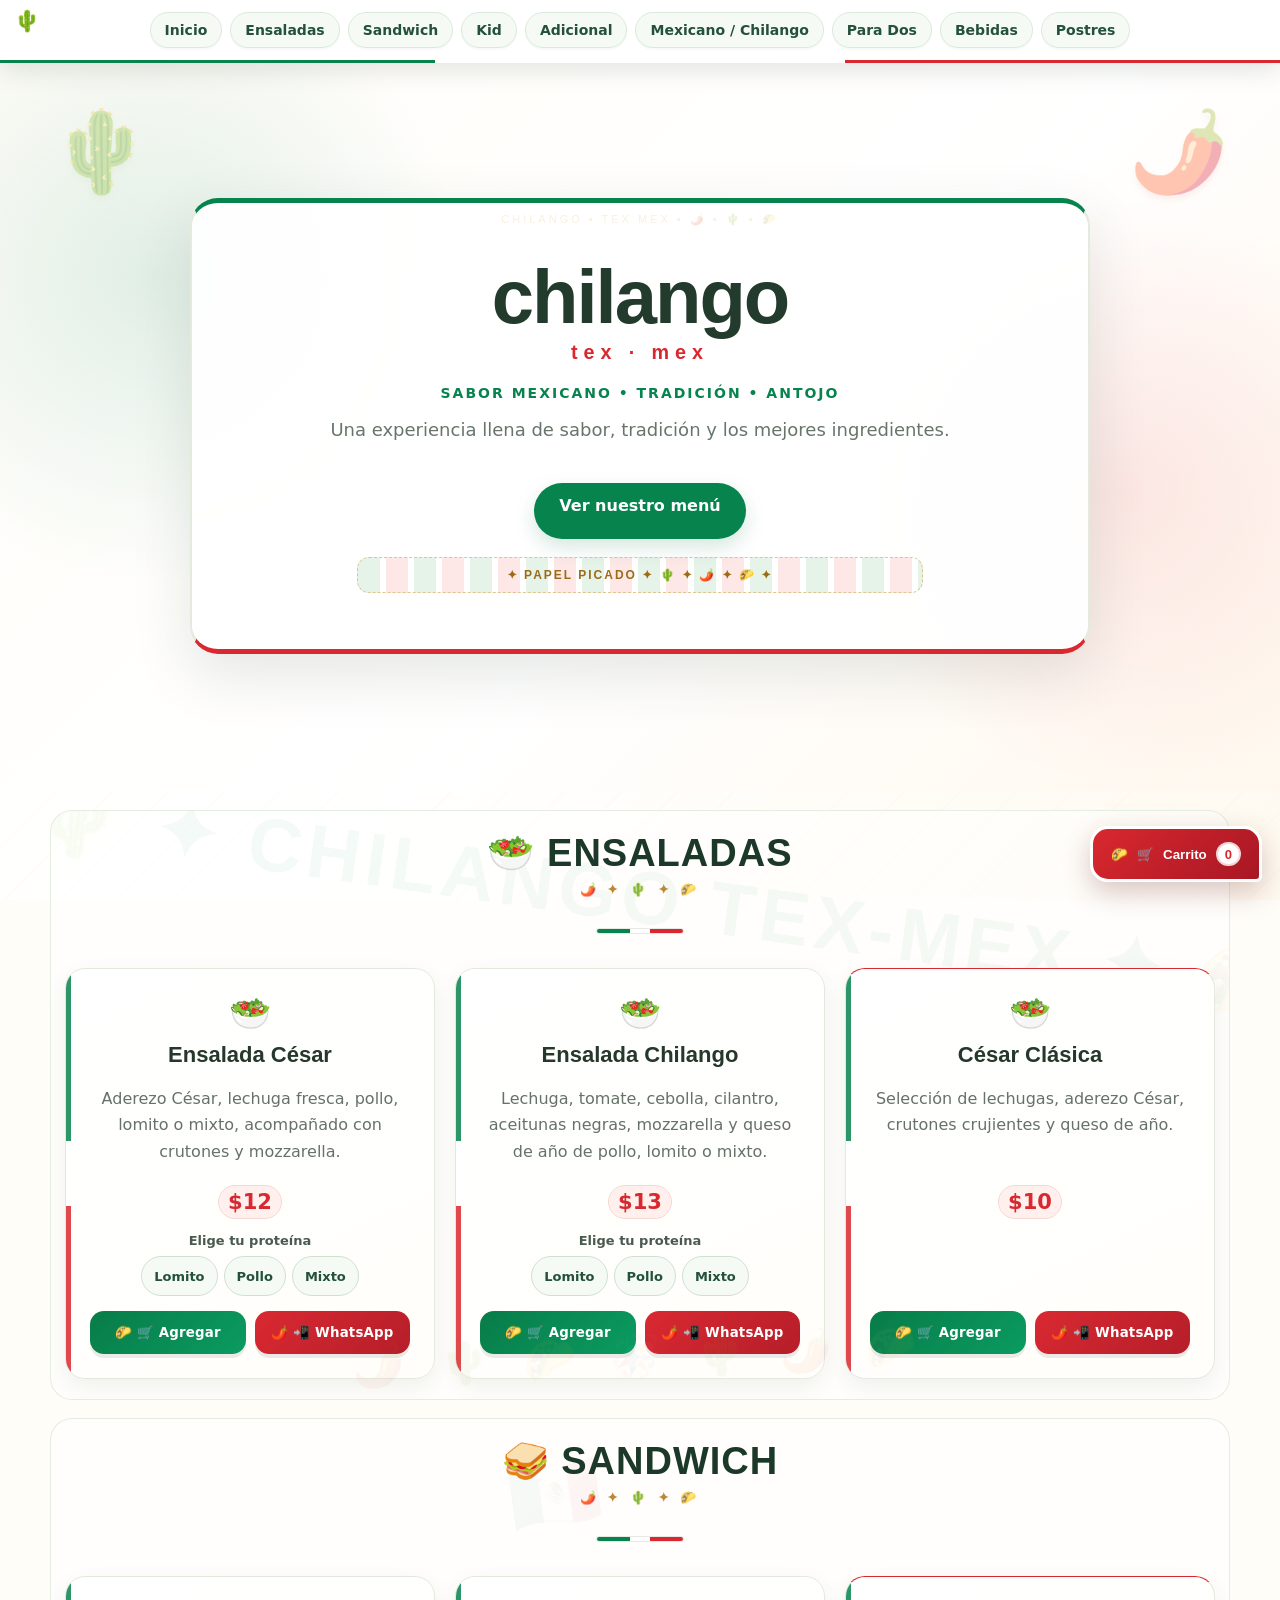
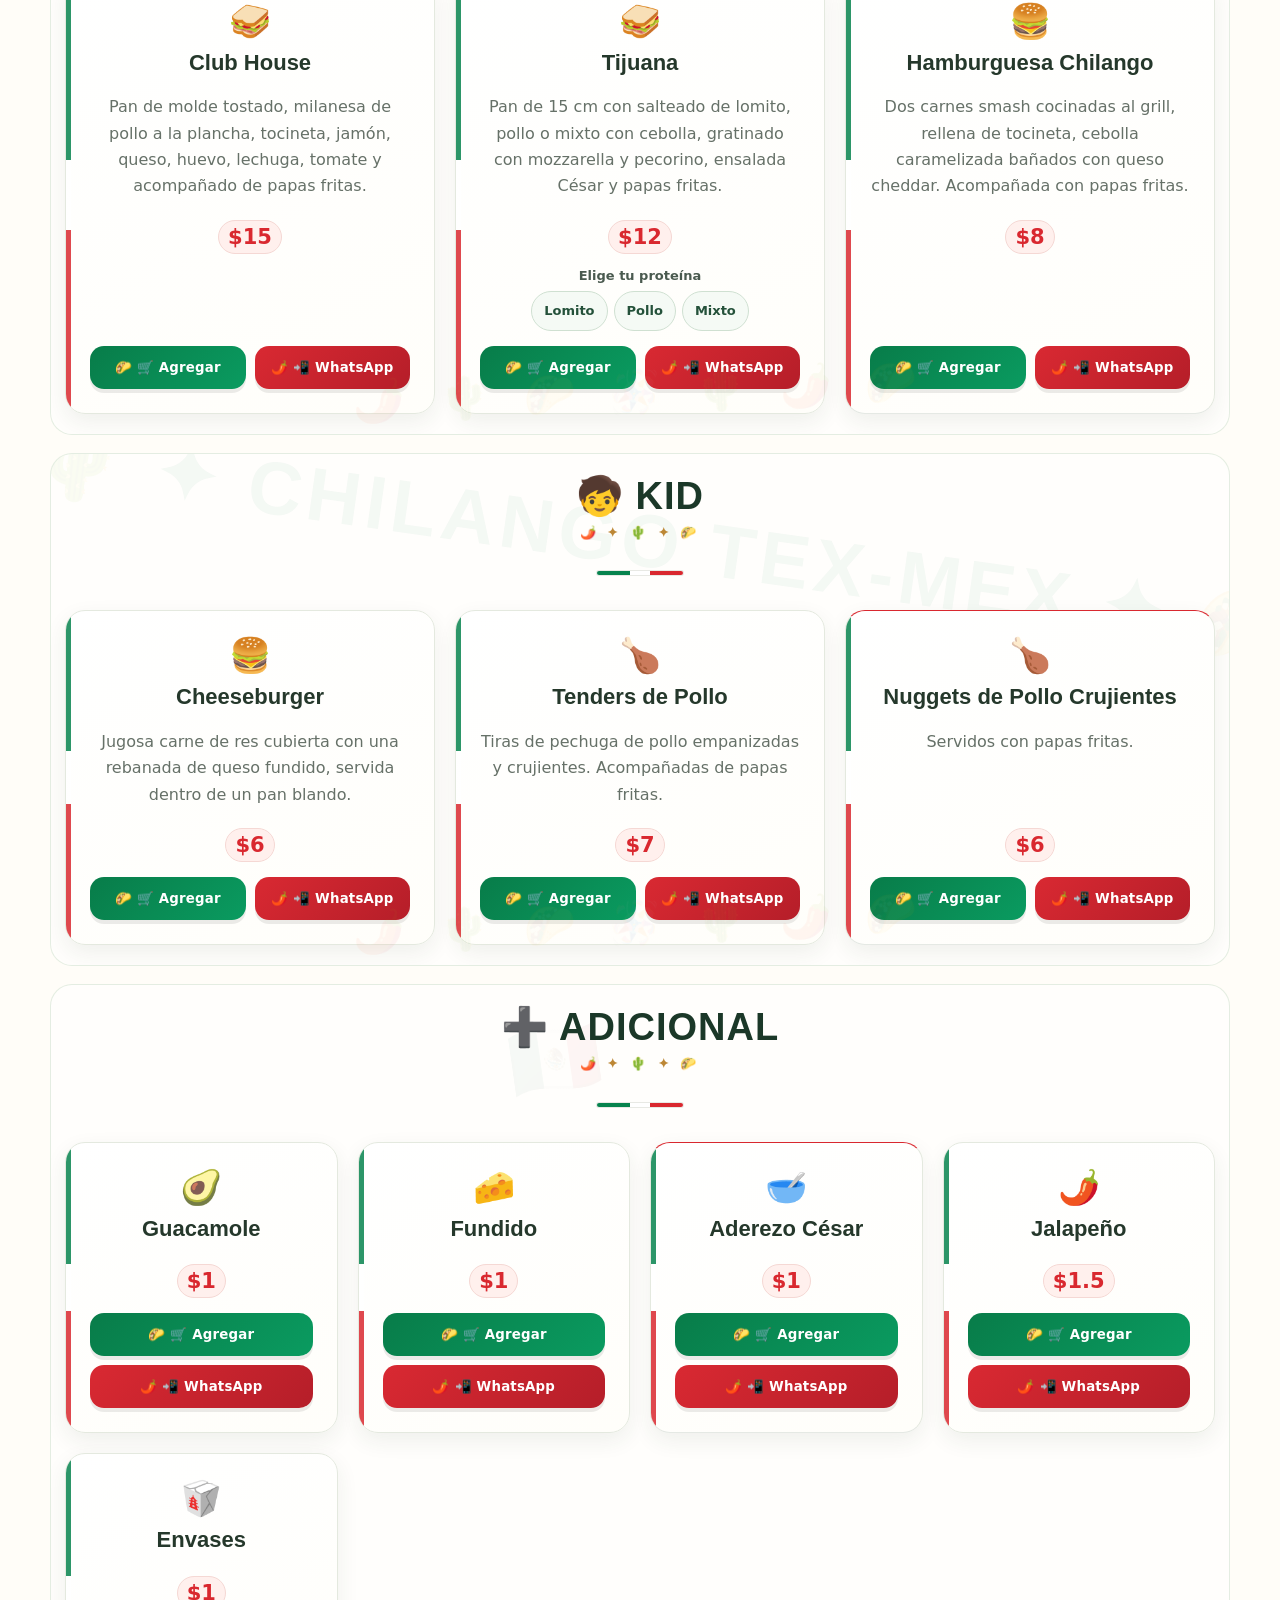
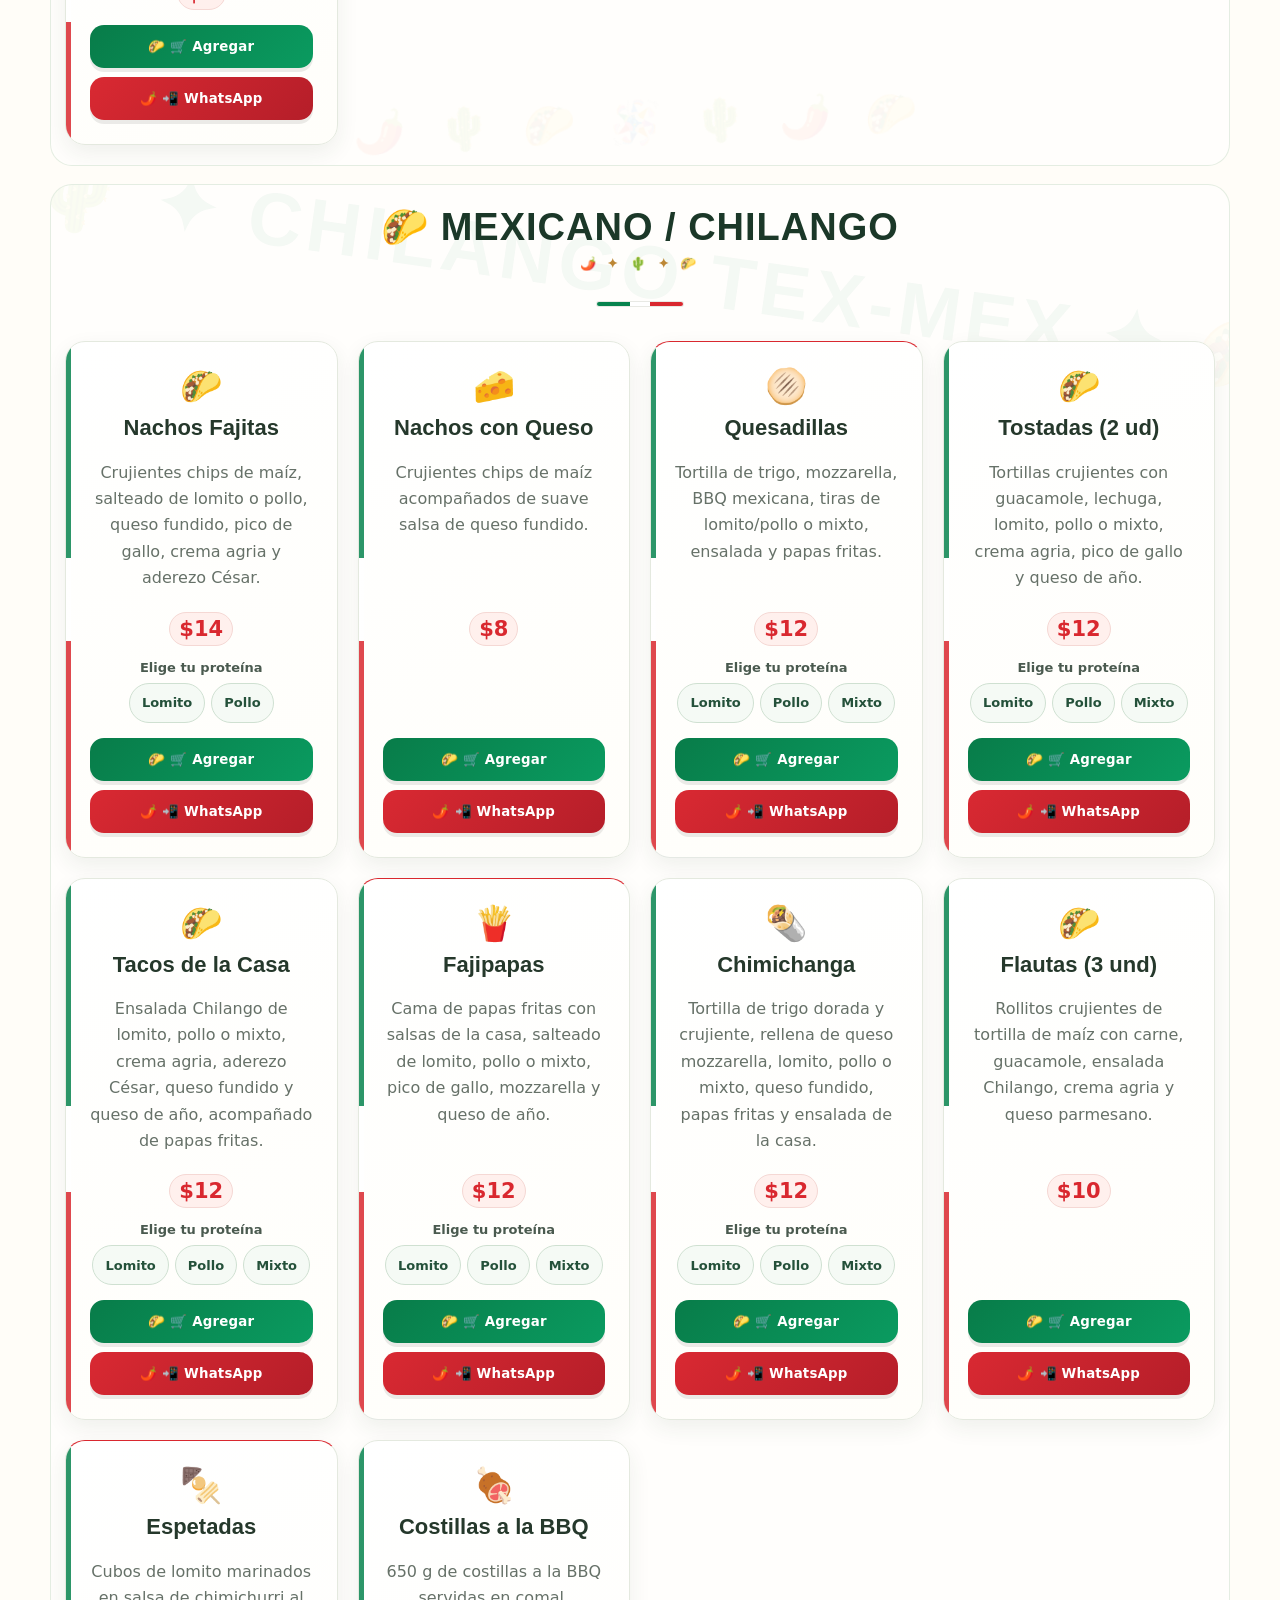
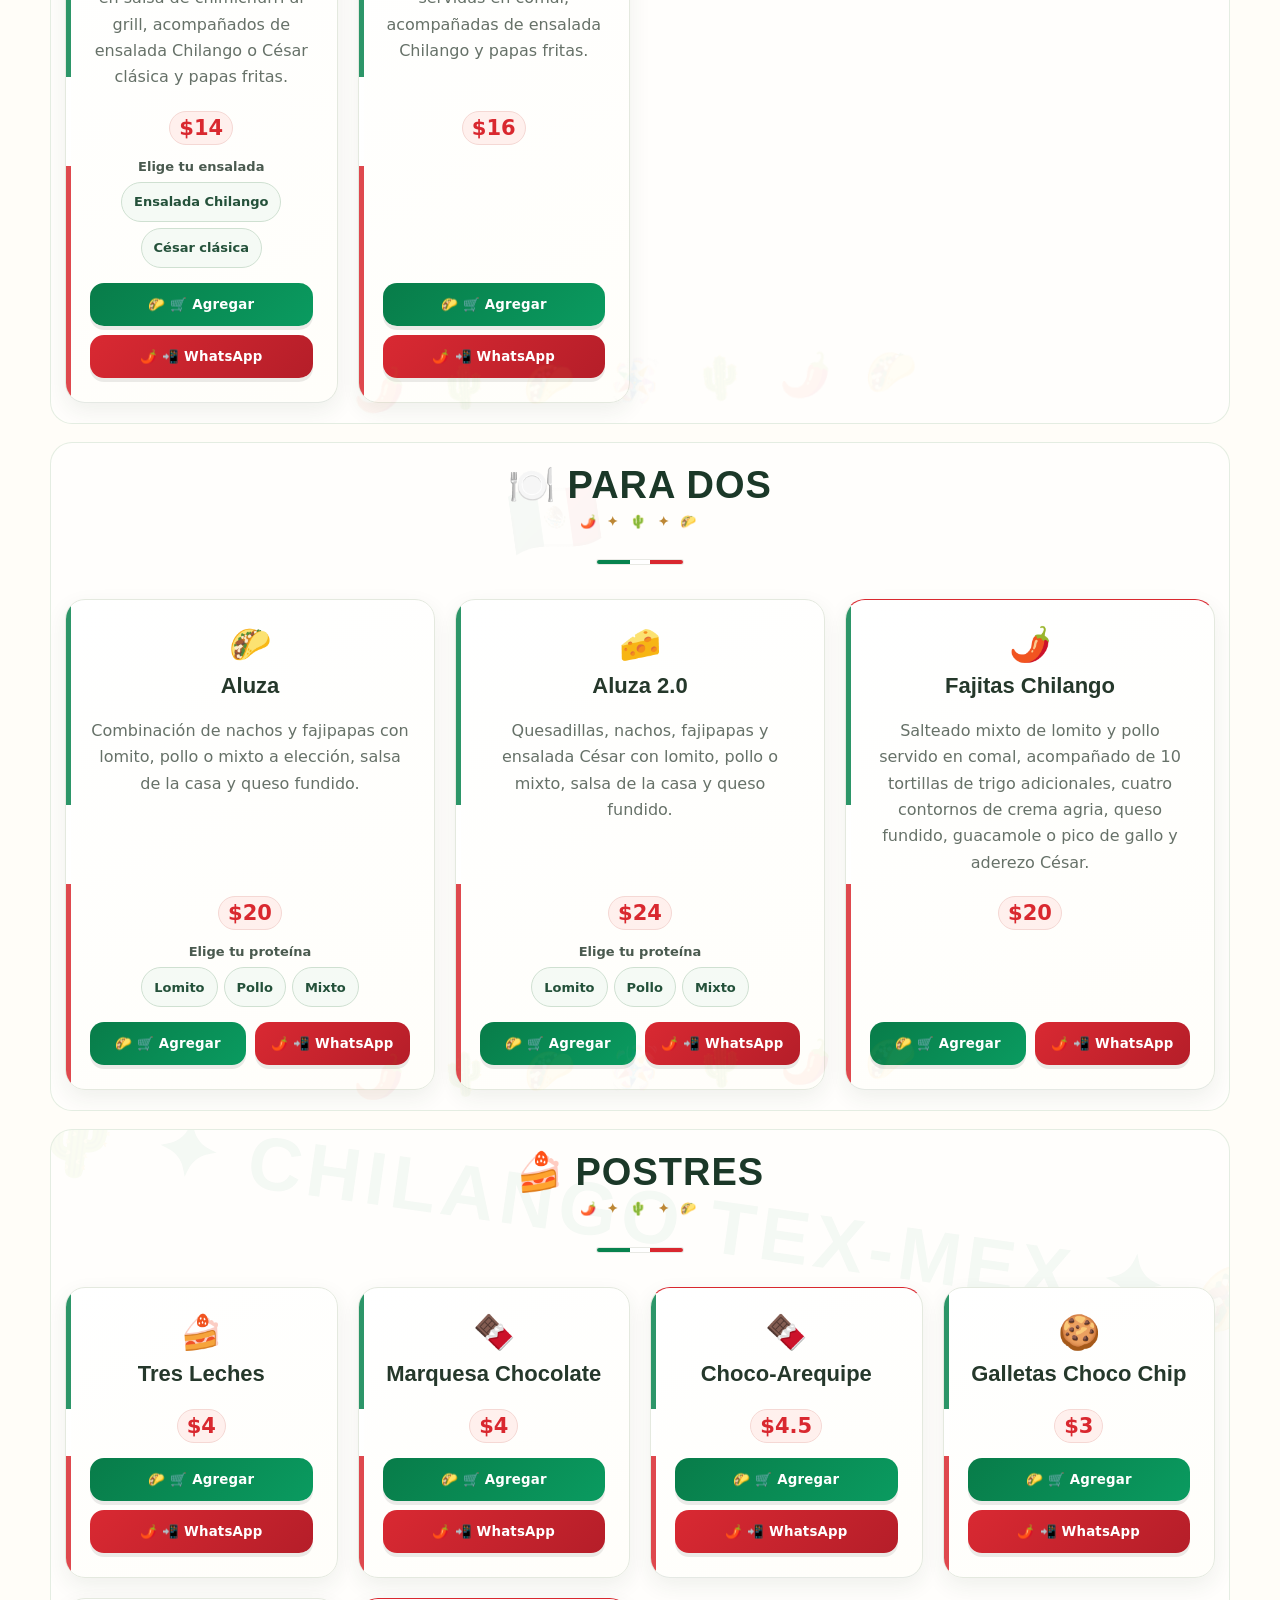
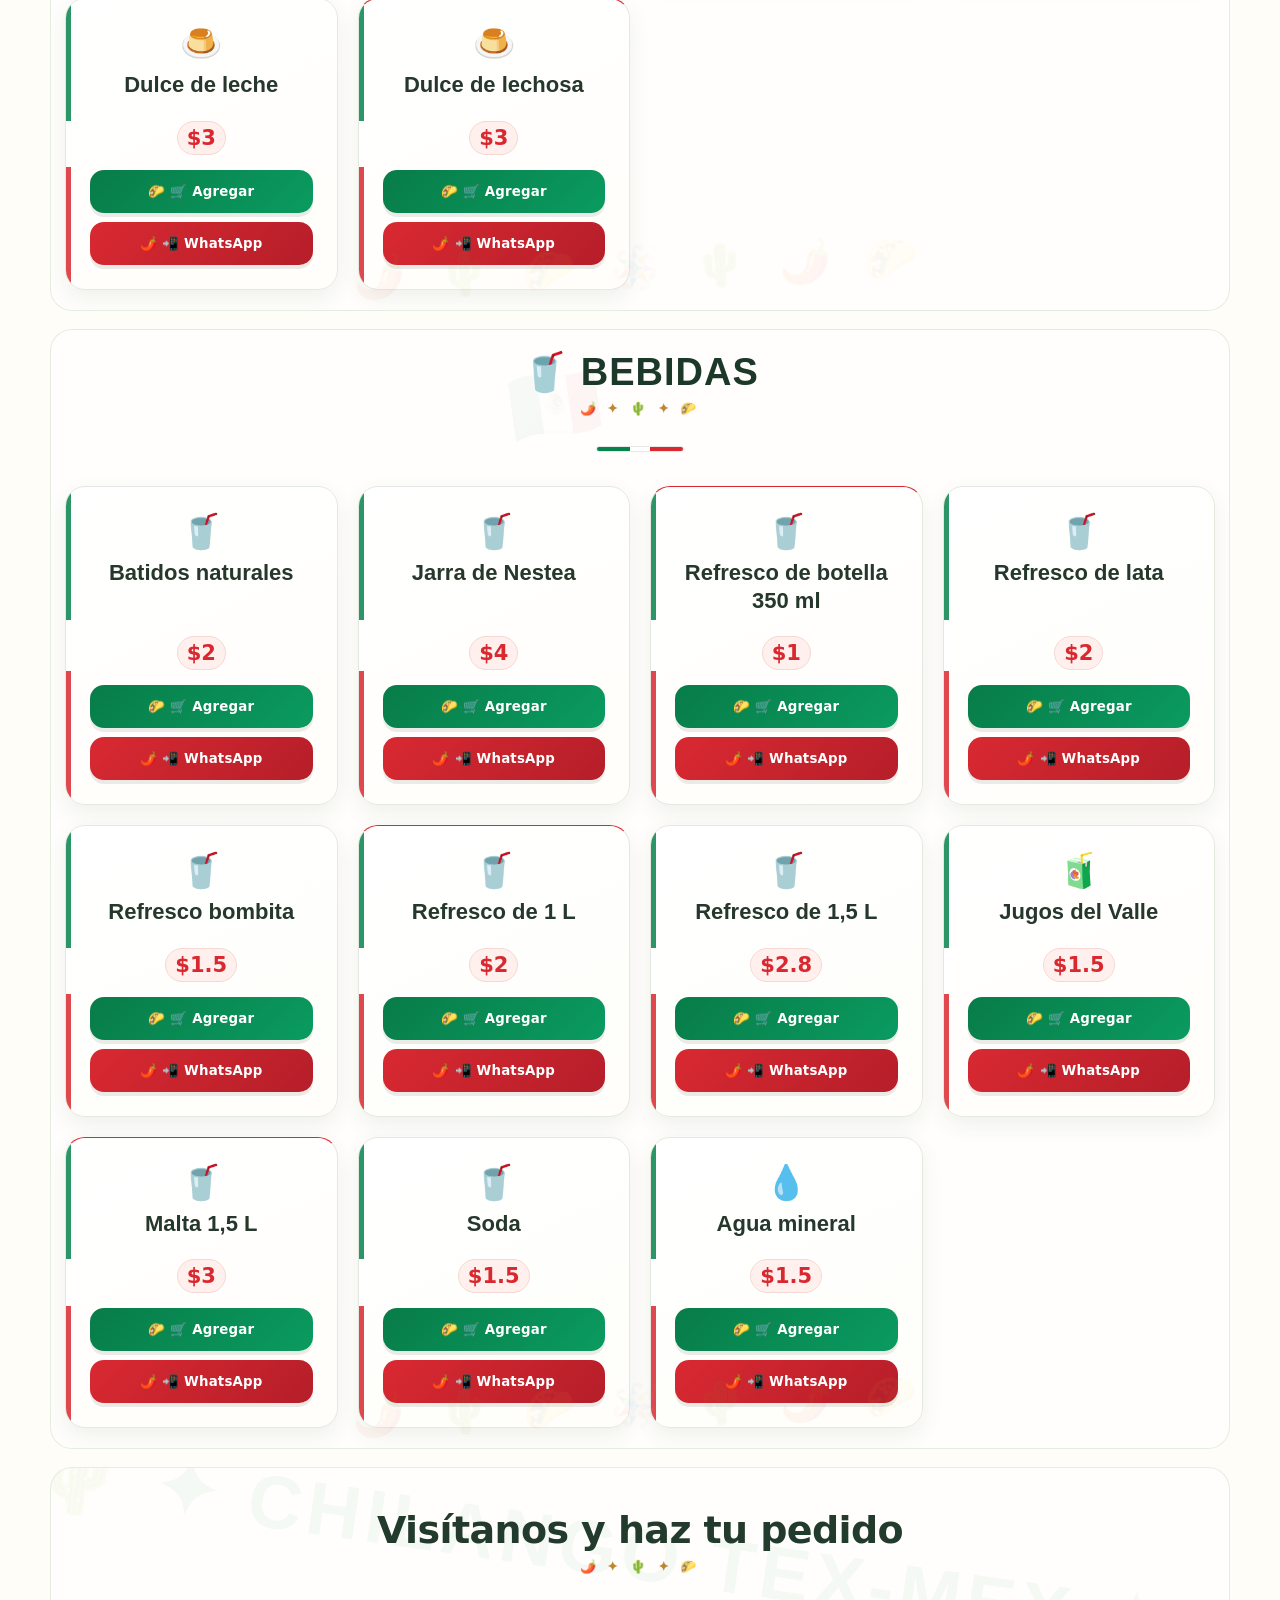
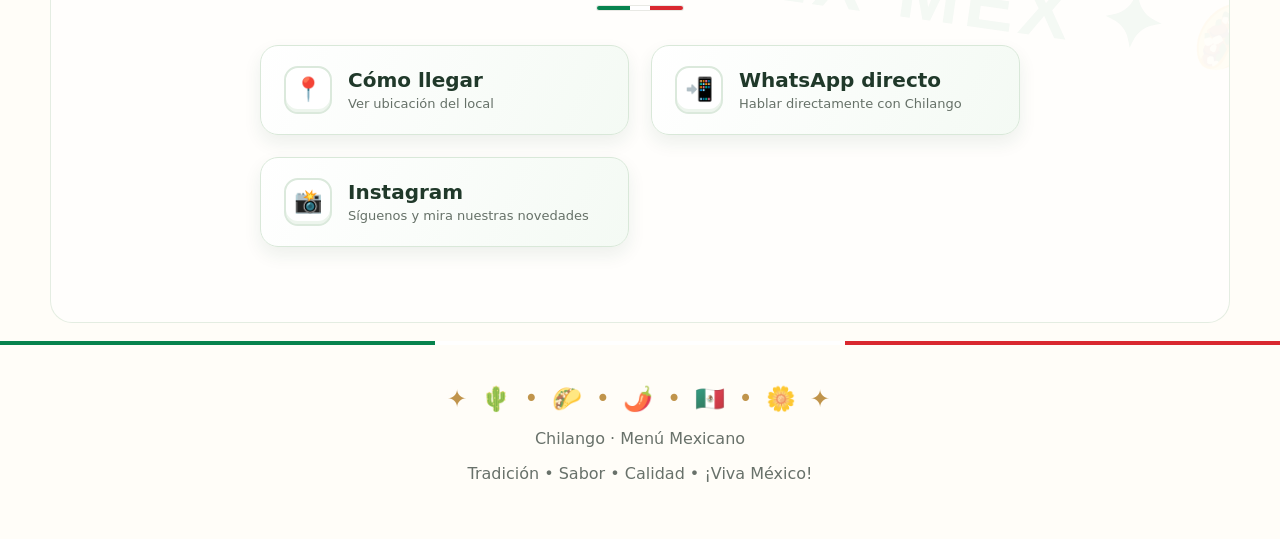
==== commit 42ca1564: "feat: actualizacion general de servicios" ====
--- a/index.html
+++ b/index.html
@@ -5,7 +5,7 @@
 <meta name="viewport" content="width=device-width, initial-scale=1.0">
 <meta name="theme-color" content="#006847">
 <title>Chilango | Menú Mexicano</title>
-<link rel="icon" type="image/png" href="[data-uri]">
+<link rel="icon" type="image/png" href="favicon.png">
 <link rel="stylesheet" href="style.css">
 <script src="script.js"></script>
 </head>
@@ -25,7 +25,7 @@
 
 <header class="hero" id="inicio">
 <div class="hero-card">
-<img class="restaurant-logo" src="[data-uri]" width="680" height="567" alt="Logo Chilango Tex Mex" fetchpriority="high" decoding="async" onerror="this.style.display='none';this.nextElementSibling.style.display='block'" />
+<img class="restaurant-logo" src="logo.jpg" width="680" height="567" alt="Logo Chilango Tex Mex" fetchpriority="high" decoding="async" onerror="this.style.display='none';this.nextElementSibling.style.display='block'" />
 <div class="logo-fallback">chilango<small>tex · mex</small></div>
 <div class="kicker">Sabor mexicano • Tradición • Antojo</div>
 <p>Una experiencia llena de sabor, tradición y los mejores ingredientes.</p>
@@ -101,7 +101,5 @@
 <p>Tradición • Sabor • Calidad • ¡Viva México!</p>
 </footer>
 
-
-
 </body>
 </html>
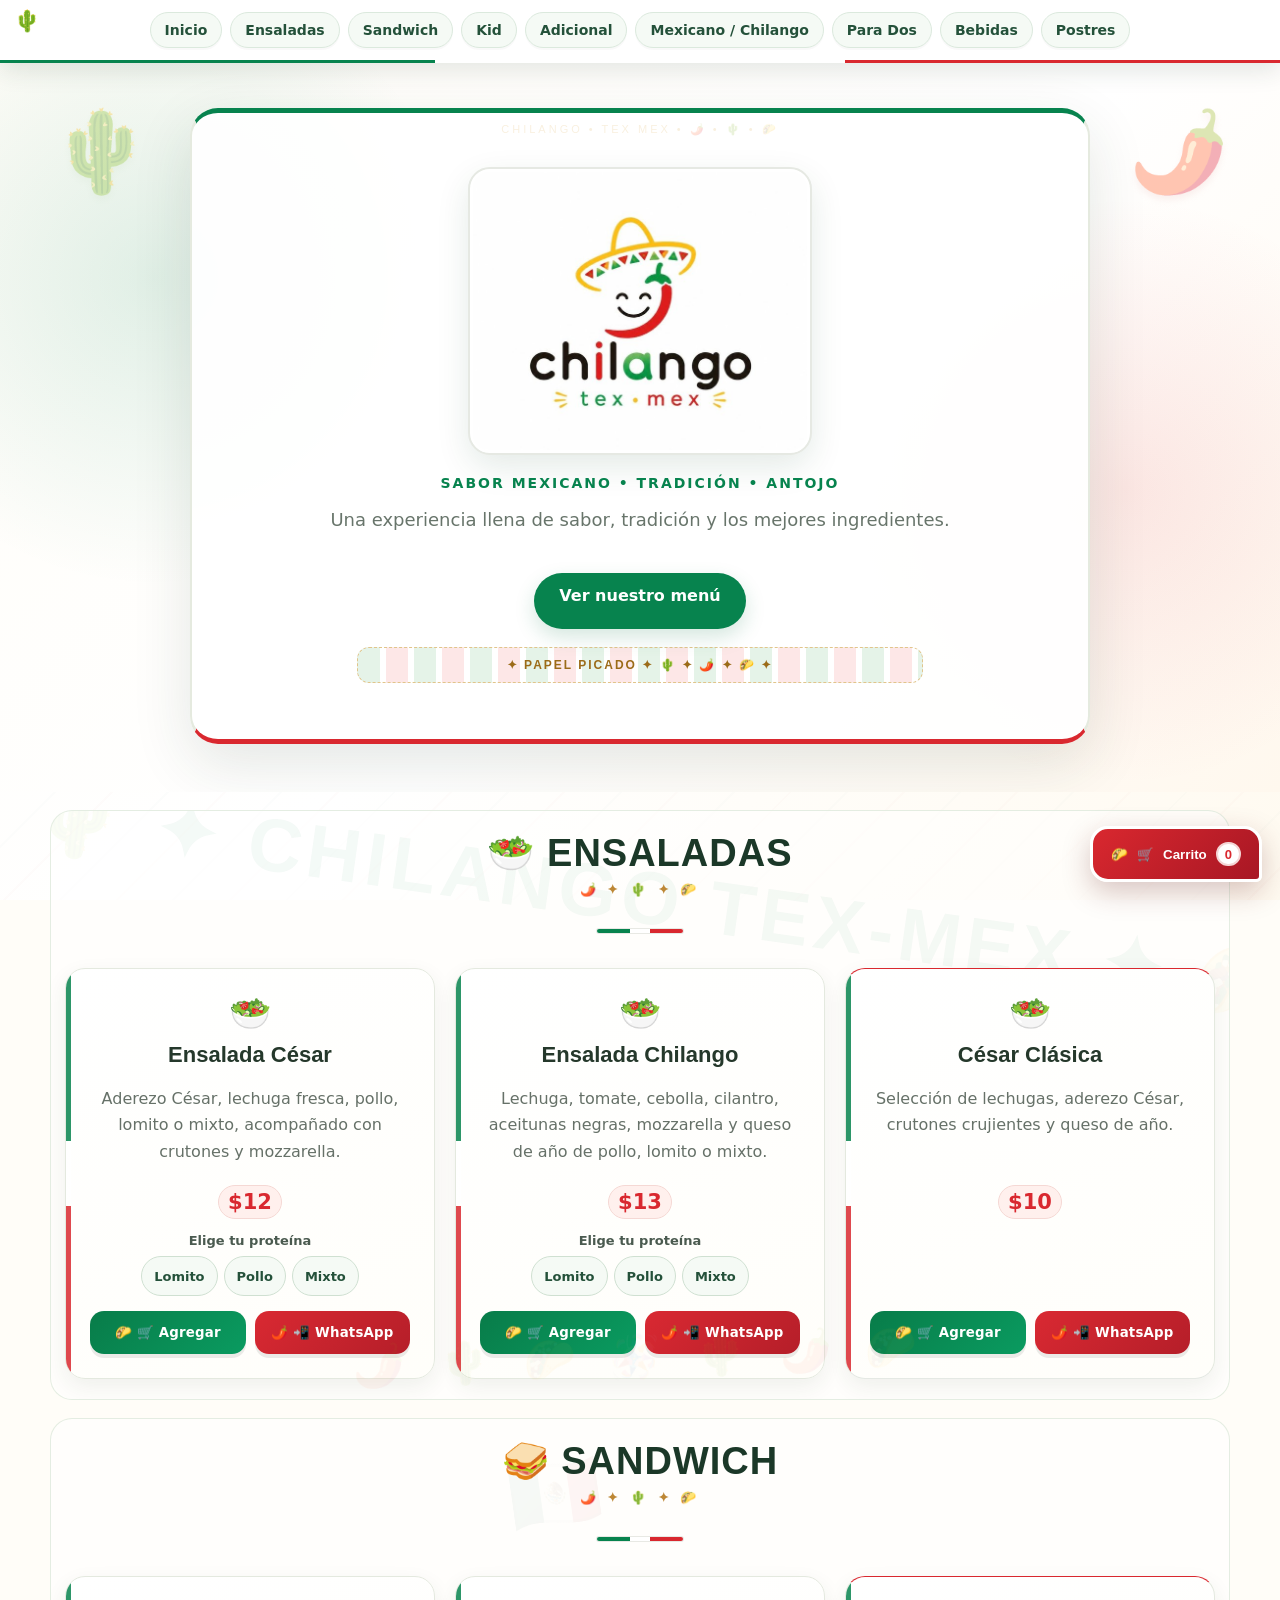
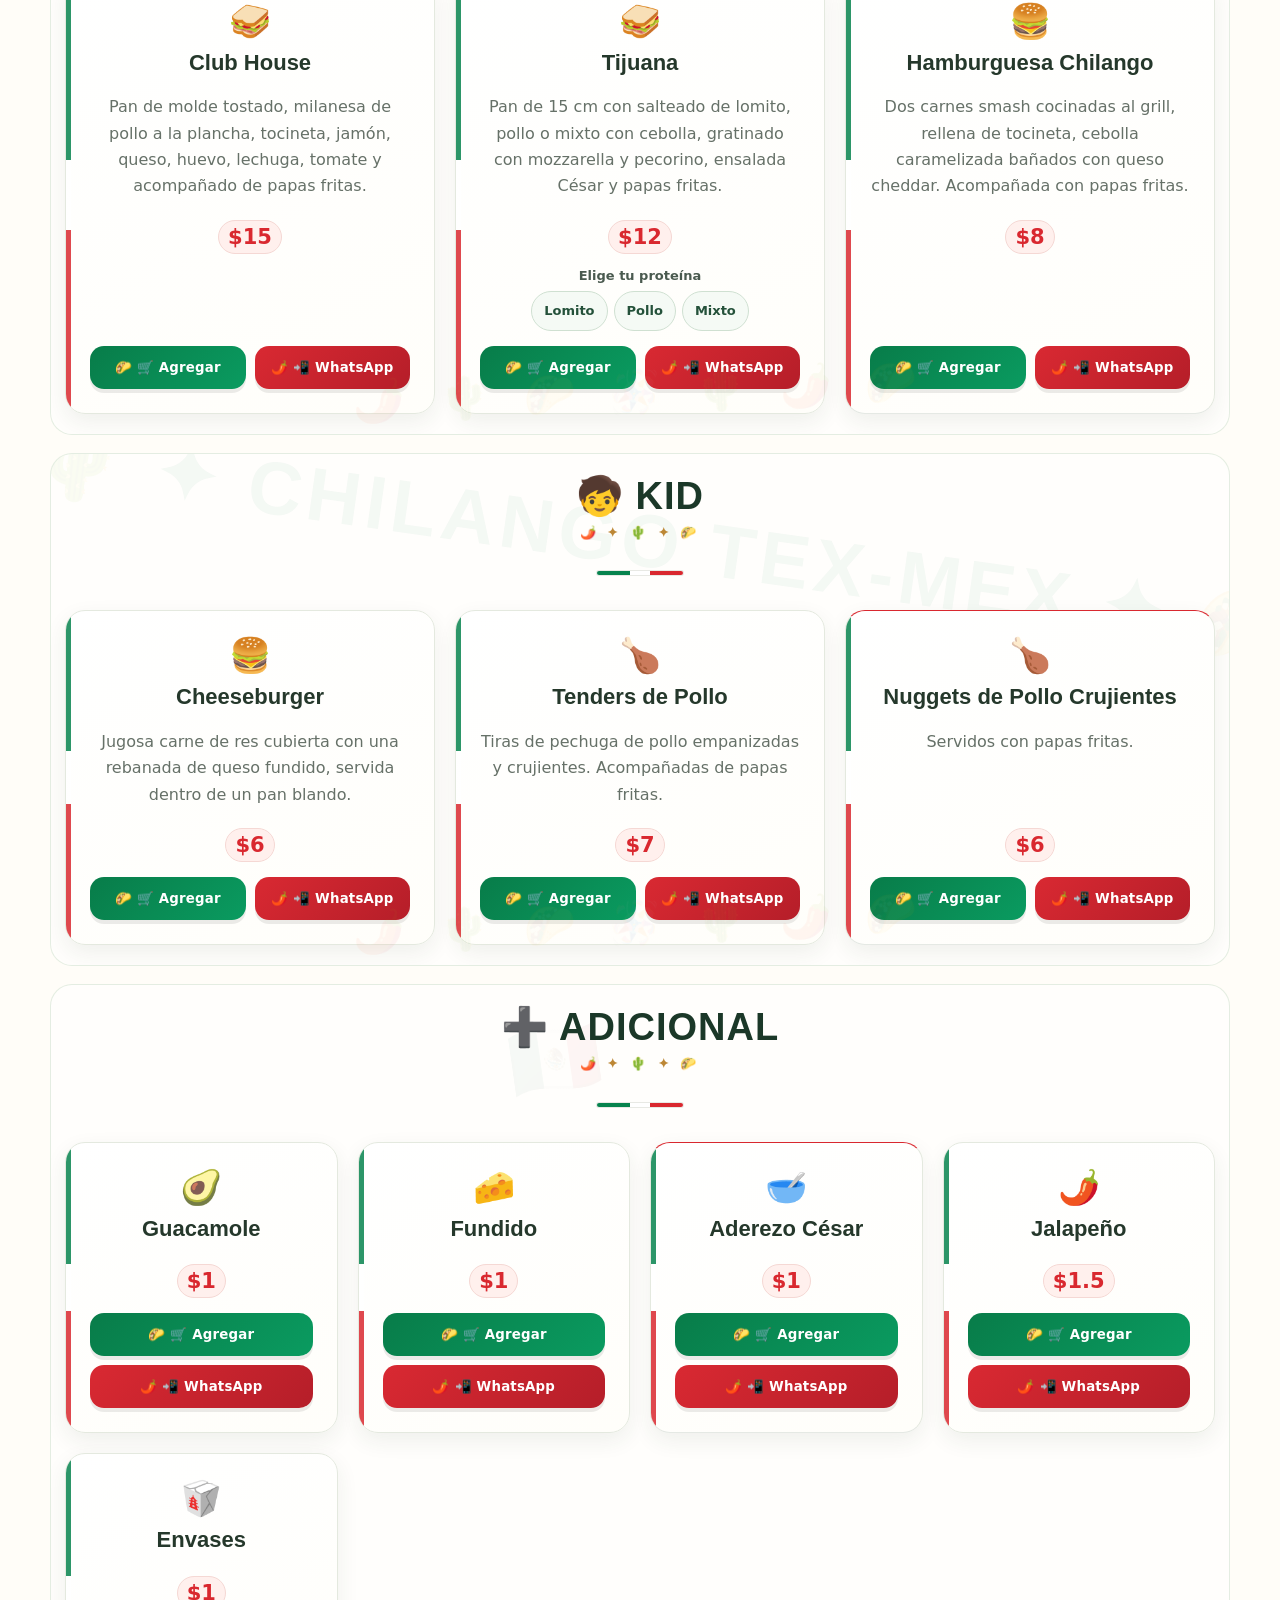
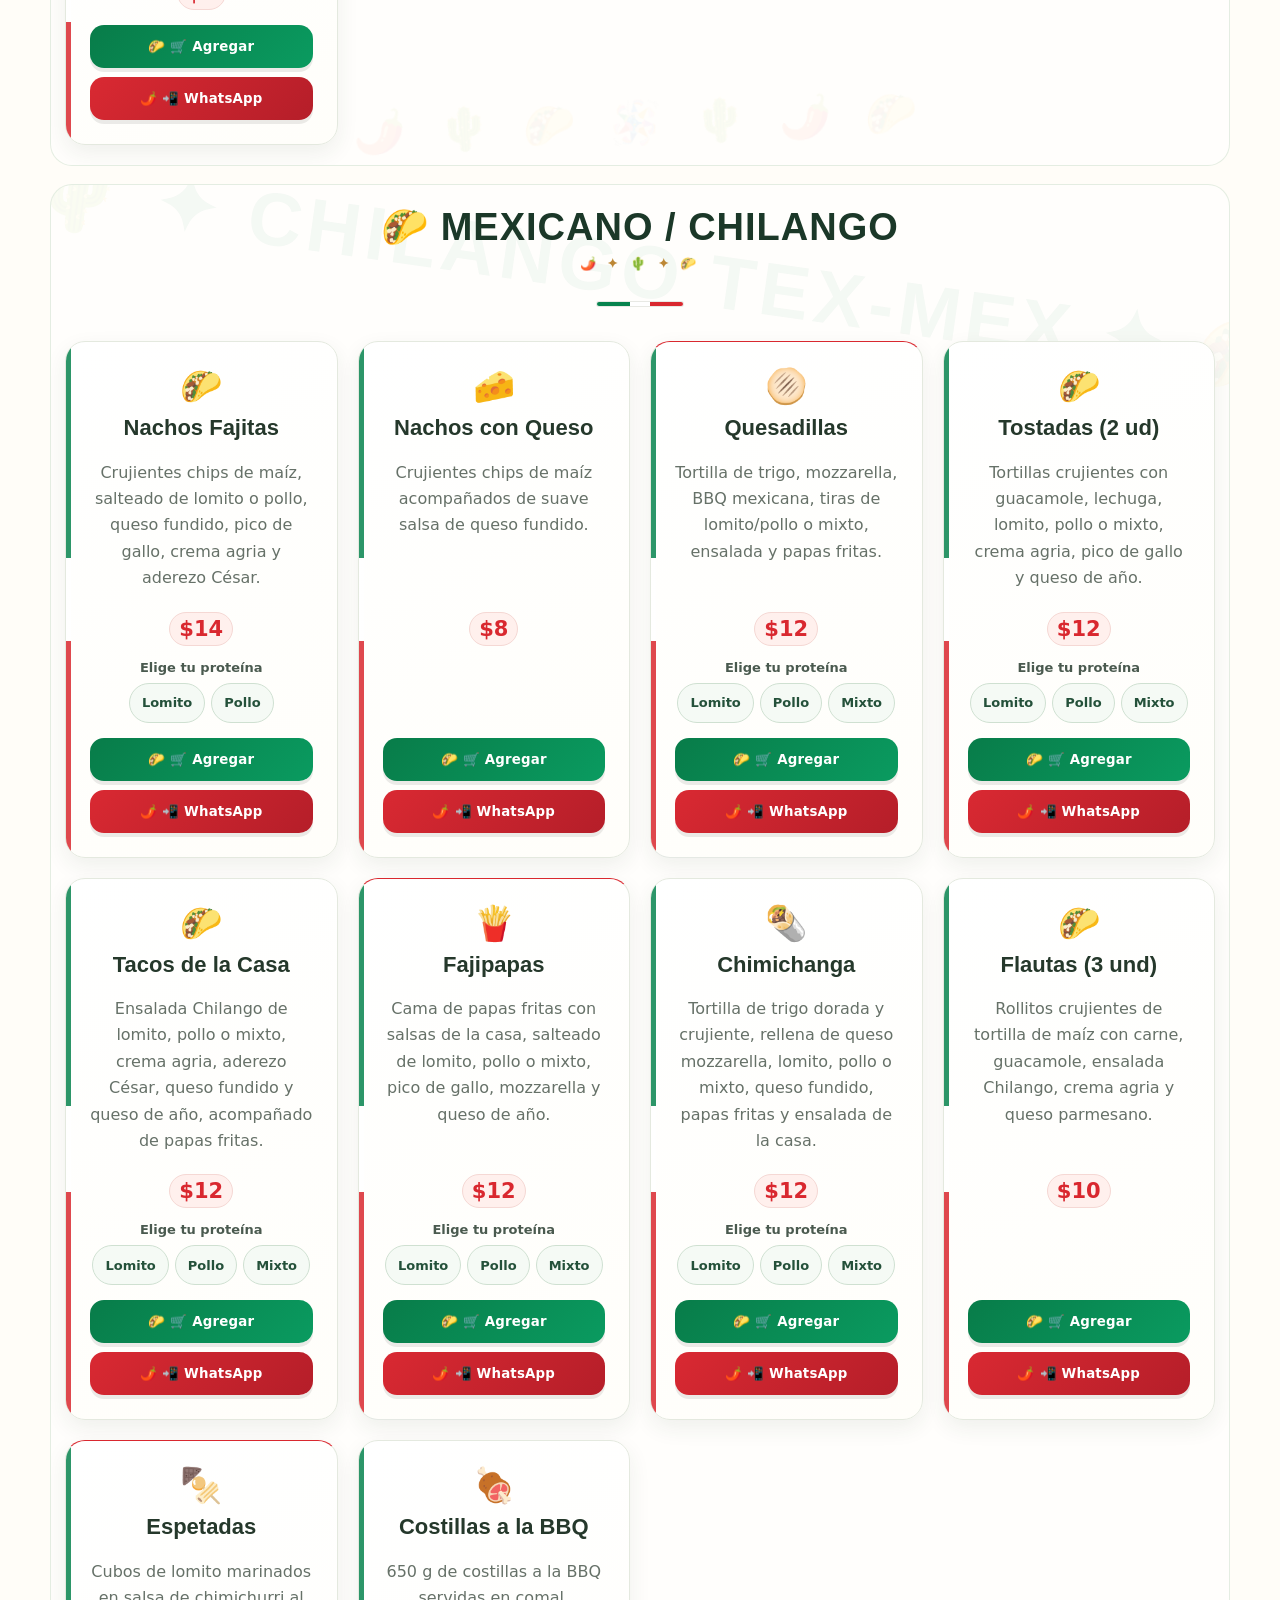
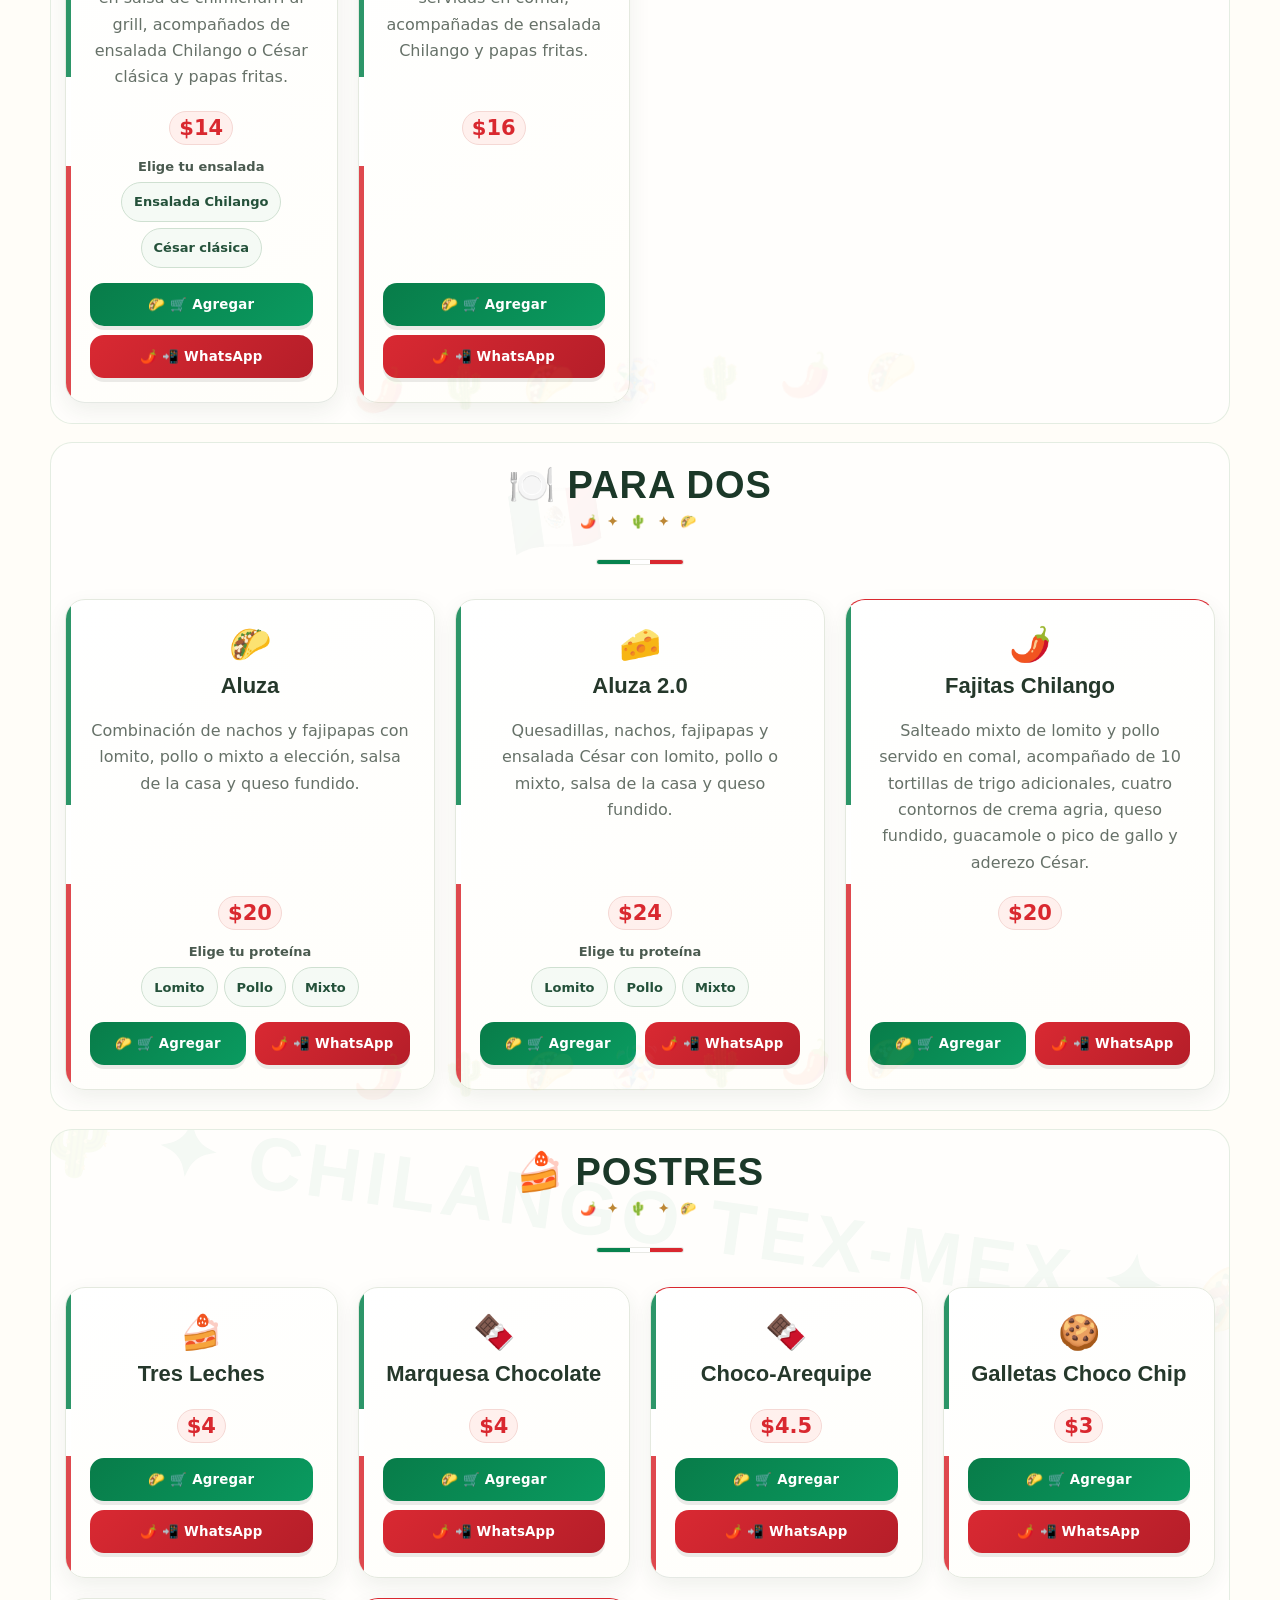
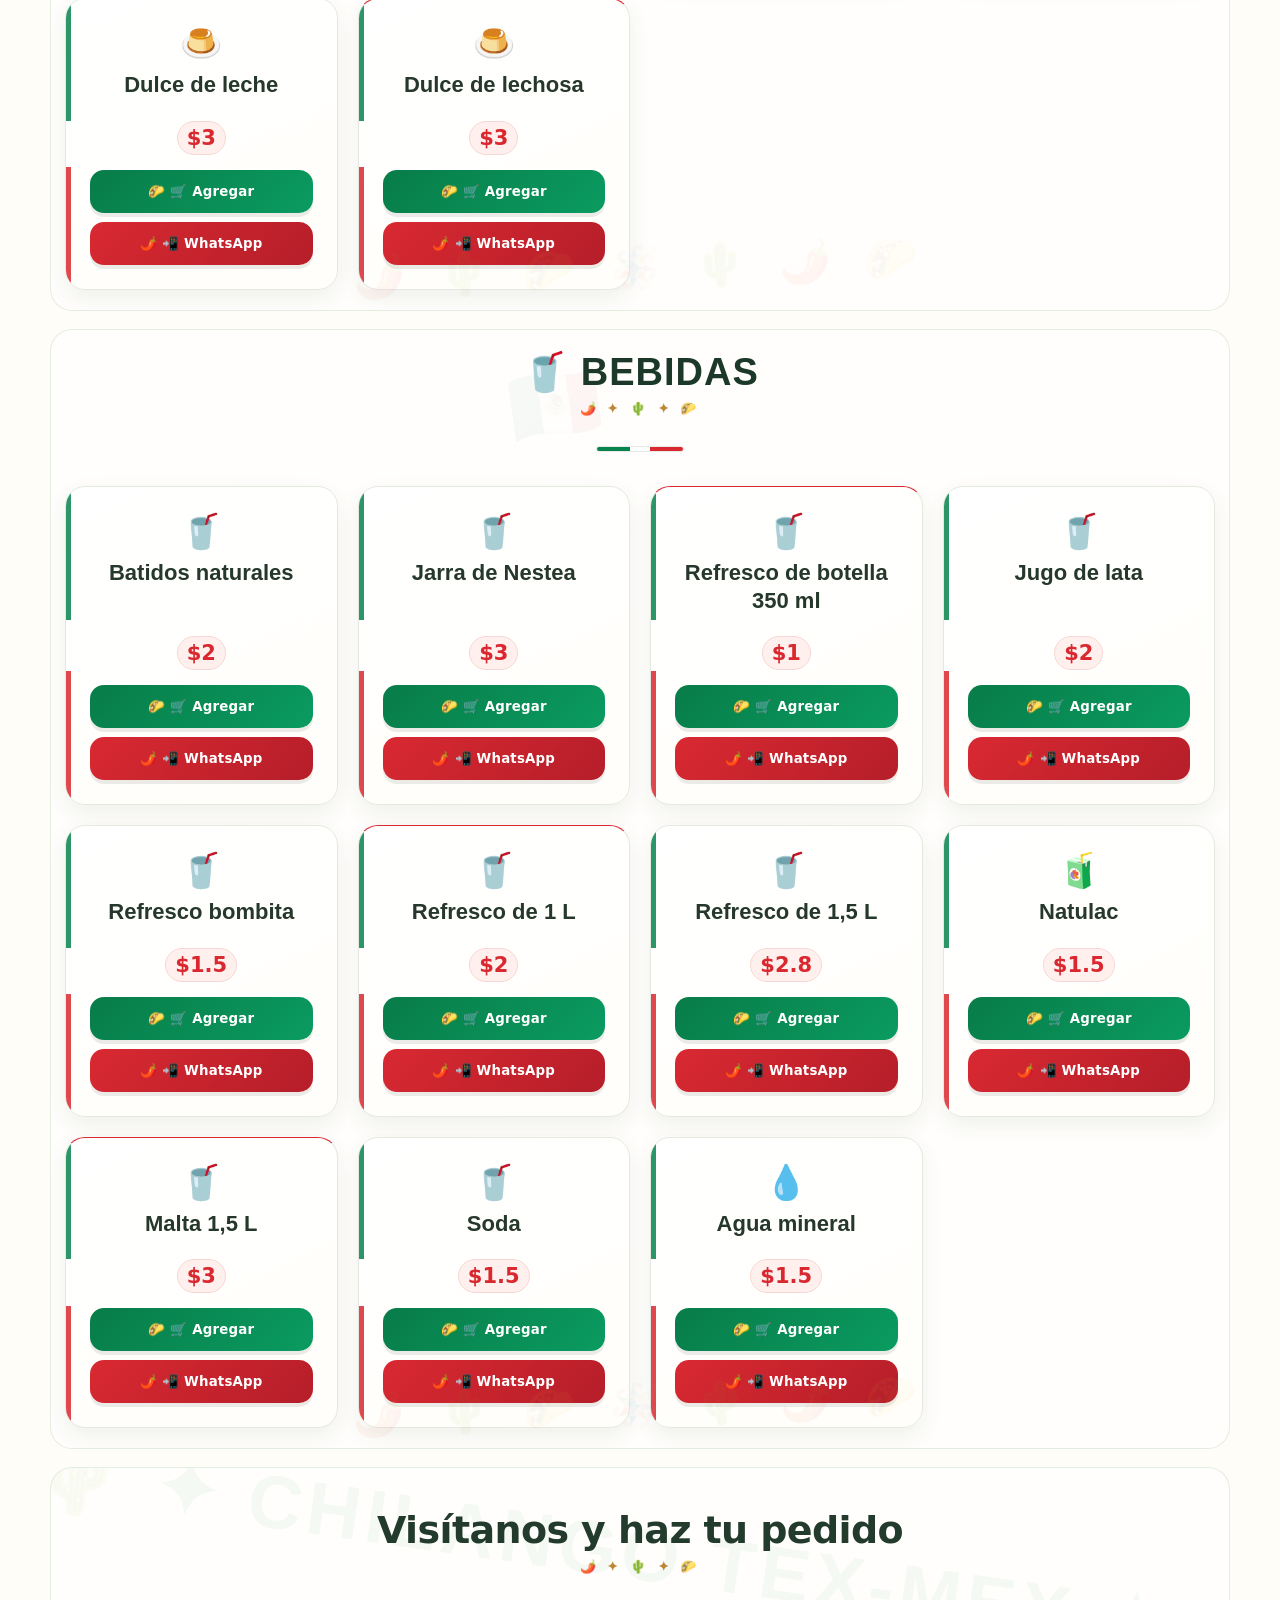
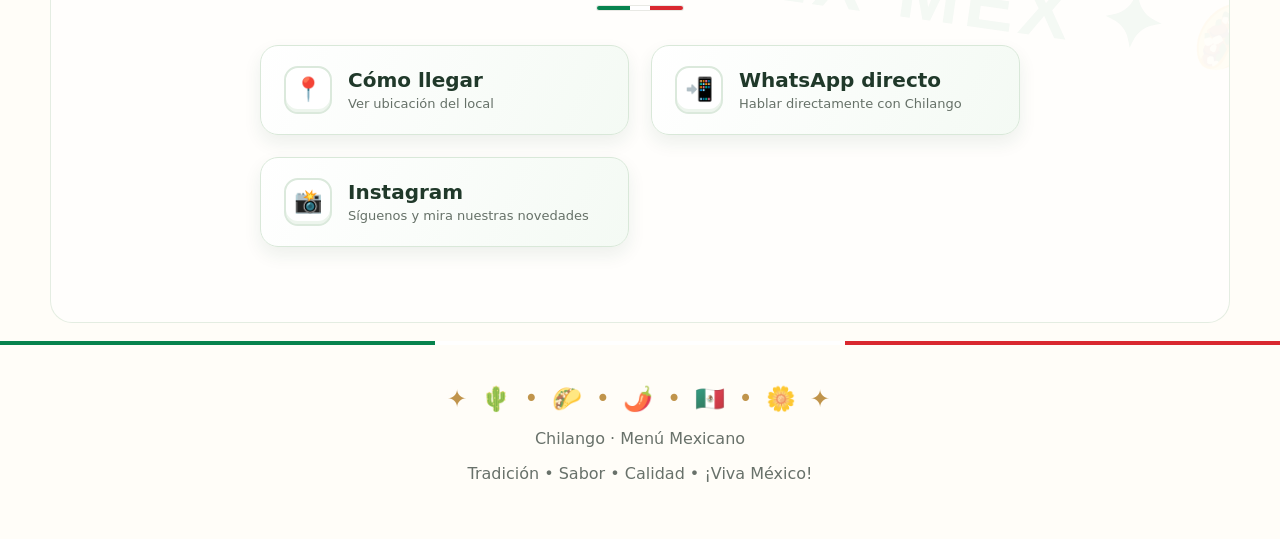
==== commit 12df27f6: "feat: actualizacion de archivos" ====
--- a/index.html
+++ b/index.html
@@ -5,7 +5,19 @@
 <meta name="viewport" content="width=device-width, initial-scale=1.0">
 <meta name="theme-color" content="#006847">
 <title>Chilango | Menú Mexicano</title>
-<link rel="icon" type="image/png" href="favicon.png">
+<link rel="icon" type="image/png" href="[data-uri]
+[base64]
+[base64]
+[base64]
+[base64]
+[base64]
+[base64]
+[base64]
+[base64]
+[base64]
+[base64]
+[base64]
+[base64]">
 <link rel="stylesheet" href="style.css">
 <script src="script.js"></script>
 </head>
@@ -25,7 +37,7 @@
 
 <header class="hero" id="inicio">
 <div class="hero-card">
-<img class="restaurant-logo" src="logo.jpg" width="680" height="567" alt="Logo Chilango Tex Mex" fetchpriority="high" decoding="async" onerror="this.style.display='none';this.nextElementSibling.style.display='block'" />
+<img class="restaurant-logo" src="[data-uri]" width="680" height="567" alt="Logo Chilango Tex Mex" fetchpriority="high" decoding="async" onerror="this.style.display='none';this.nextElementSibling.style.display='block'" />
 <div class="logo-fallback">chilango<small>tex · mex</small></div>
 <div class="kicker">Sabor mexicano • Tradición • Antojo</div>
 <p>Una experiencia llena de sabor, tradición y los mejores ingredientes.</p>
@@ -53,7 +65,7 @@
 <section id="mexicano" class="mexican-menu"><h2 class="mexican-title">🌮 Mexicano / Chilango</h2><div class="divider"></div><div class="card-grid"><div class="card order-item mexican-card" data-product="🌮 Nachos Fajitas" data-options="Lomito|Pollo" data-options-label="Elige tu proteína" data-price="$14"><span class="category-icon">🌮</span><h3>Nachos Fajitas</h3><p>Crujientes chips de maíz, salteado de lomito o pollo, queso fundido, pico de gallo, crema agria y aderezo César.</p><span class="price">$14</span><div class="product-actions"><button type="button" class="add-cart-btn" onclick="event.stopPropagation();pedirProducto(this.closest('.order-item'))">🛒 Agregar</button><button type="button" class="direct-wa-btn" onclick="event.stopPropagation();pedirProductoWhatsApp(this.closest('.order-item'))">📲 WhatsApp</button></div></div><div class="card order-item mexican-card" data-product="🧀 Nachos con Queso" data-price="$8"><span class="category-icon">🧀</span><h3>Nachos con Queso</h3><p>Crujientes chips de maíz acompañados de suave salsa de queso fundido.</p><span class="price">$8</span><div class="product-actions"><button type="button" class="add-cart-btn" onclick="event.stopPropagation();pedirProducto(this.closest('.order-item'))">🛒 Agregar</button><button type="button" class="direct-wa-btn" onclick="event.stopPropagation();pedirProductoWhatsApp(this.closest('.order-item'))">📲 WhatsApp</button></div></div><div class="card order-item mexican-card" data-product="🫓 Quesadillas" data-options="Lomito|Pollo|Mixto" data-options-label="Elige tu proteína" data-price="$12"><span class="category-icon">🫓</span><h3>Quesadillas</h3><p>Tortilla de trigo, mozzarella, BBQ mexicana, tiras de lomito/pollo o mixto, ensalada y papas fritas.</p><span class="price">$12</span><div class="product-actions"><button type="button" class="add-cart-btn" onclick="event.stopPropagation();pedirProducto(this.closest('.order-item'))">🛒 Agregar</button><button type="button" class="direct-wa-btn" onclick="event.stopPropagation();pedirProductoWhatsApp(this.closest('.order-item'))">📲 WhatsApp</button></div></div><div class="card order-item mexican-card" data-product="🌮 Tostadas (2 ud)" data-options="Lomito|Pollo|Mixto" data-options-label="Elige tu proteína" data-price="$12"><span class="category-icon">🌮</span><h3>Tostadas (2 ud)</h3><p>Tortillas crujientes con guacamole, lechuga, lomito, pollo o mixto, crema agria, pico de gallo y queso de año.</p><span class="price">$12</span><div class="product-actions"><button type="button" class="add-cart-btn" onclick="event.stopPropagation();pedirProducto(this.closest('.order-item'))">🛒 Agregar</button><button type="button" class="direct-wa-btn" onclick="event.stopPropagation();pedirProductoWhatsApp(this.closest('.order-item'))">📲 WhatsApp</button></div></div><div class="card order-item mexican-card" data-product="🌮 Tacos de la Casa" data-options="Lomito|Pollo|Mixto" data-options-label="Elige tu proteína" data-price="$12"><span class="category-icon">🌮</span><h3>Tacos de la Casa</h3><p>Ensalada Chilango de lomito, pollo o mixto, crema agria, aderezo César, queso fundido y queso de año, acompañado de papas fritas.</p><span class="price">$12</span><div class="product-actions"><button type="button" class="add-cart-btn" onclick="event.stopPropagation();pedirProducto(this.closest('.order-item'))">🛒 Agregar</button><button type="button" class="direct-wa-btn" onclick="event.stopPropagation();pedirProductoWhatsApp(this.closest('.order-item'))">📲 WhatsApp</button></div></div><div class="card order-item mexican-card" data-product="🍟 Fajipapas" data-options="Lomito|Pollo|Mixto" data-options-label="Elige tu proteína" data-price="$12"><span class="category-icon">🍟</span><h3>Fajipapas</h3><p>Cama de papas fritas con salsas de la casa, salteado de lomito, pollo o mixto, pico de gallo, mozzarella y queso de año.</p><span class="price">$12</span><div class="product-actions"><button type="button" class="add-cart-btn" onclick="event.stopPropagation();pedirProducto(this.closest('.order-item'))">🛒 Agregar</button><button type="button" class="direct-wa-btn" onclick="event.stopPropagation();pedirProductoWhatsApp(this.closest('.order-item'))">📲 WhatsApp</button></div></div><div class="card order-item mexican-card" data-product="🌯 Chimichanga" data-options="Lomito|Pollo|Mixto" data-options-label="Elige tu proteína" data-price="$12"><span class="category-icon">🌯</span><h3>Chimichanga</h3><p>Tortilla de trigo dorada y crujiente, rellena de queso mozzarella, lomito, pollo o mixto, queso fundido, papas fritas y ensalada de la casa.</p><span class="price">$12</span><div class="product-actions"><button type="button" class="add-cart-btn" onclick="event.stopPropagation();pedirProducto(this.closest('.order-item'))">🛒 Agregar</button><button type="button" class="direct-wa-btn" onclick="event.stopPropagation();pedirProductoWhatsApp(this.closest('.order-item'))">📲 WhatsApp</button></div></div><div class="card order-item mexican-card" data-product="🌮 Flautas (3 und)" data-price="$10"><span class="category-icon">🌮</span><h3>Flautas (3 und)</h3><p>Rollitos crujientes de tortilla de maíz con carne, guacamole, ensalada Chilango, crema agria y queso parmesano.</p><span class="price">$10</span><div class="product-actions"><button type="button" class="add-cart-btn" onclick="event.stopPropagation();pedirProducto(this.closest('.order-item'))">🛒 Agregar</button><button type="button" class="direct-wa-btn" onclick="event.stopPropagation();pedirProductoWhatsApp(this.closest('.order-item'))">📲 WhatsApp</button></div></div><div class="card order-item mexican-card" data-product="🍢 Espetadas" data-options="Ensalada Chilango|César clásica" data-options-label="Elige tu ensalada" data-price="$14"><span class="category-icon">🍢</span><h3>Espetadas</h3><p>Cubos de lomito marinados en salsa de chimichurri al grill, acompañados de ensalada Chilango o César clásica y papas fritas.</p><span class="price">$14</span><div class="product-actions"><button type="button" class="add-cart-btn" onclick="event.stopPropagation();pedirProducto(this.closest('.order-item'))">🛒 Agregar</button><button type="button" class="direct-wa-btn" onclick="event.stopPropagation();pedirProductoWhatsApp(this.closest('.order-item'))">📲 WhatsApp</button></div></div><div class="card order-item mexican-card" data-product="🍖 Costillas a la BBQ" data-price="$16"><span class="category-icon">🍖</span><h3>Costillas a la BBQ</h3><p>650 g de costillas a la BBQ servidas en comal, acompañadas de ensalada Chilango y papas fritas.</p><span class="price">$16</span><div class="product-actions"><button type="button" class="add-cart-btn" onclick="event.stopPropagation();pedirProducto(this.closest('.order-item'))">🛒 Agregar</button><button type="button" class="direct-wa-btn" onclick="event.stopPropagation();pedirProductoWhatsApp(this.closest('.order-item'))">📲 WhatsApp</button></div></div></div></section>
 <section id="para-dos" class="mexican-menu"><h2 class="mexican-title">🍽️ Para Dos</h2><div class="divider"></div><div class="card-grid"><div class="card order-item mexican-card" data-product="🌮 Aluza" data-options="Lomito|Pollo|Mixto" data-options-label="Elige tu proteína" data-price="$20"><span class="category-icon">🌮</span><h3>Aluza</h3><p>Combinación de nachos y fajipapas con lomito, pollo o mixto a elección, salsa de la casa y queso fundido.</p><span class="price">$20</span><div class="product-actions"><button type="button" class="add-cart-btn" onclick="event.stopPropagation();pedirProducto(this.closest('.order-item'))">🛒 Agregar</button><button type="button" class="direct-wa-btn" onclick="event.stopPropagation();pedirProductoWhatsApp(this.closest('.order-item'))">📲 WhatsApp</button></div></div><div class="card order-item mexican-card" data-product="🧀 Aluza 2.0" data-options="Lomito|Pollo|Mixto" data-options-label="Elige tu proteína" data-price="$24"><span class="category-icon">🧀</span><h3>Aluza 2.0</h3><p>Quesadillas, nachos, fajipapas y ensalada César con lomito, pollo o mixto, salsa de la casa y queso fundido.</p><span class="price">$24</span><div class="product-actions"><button type="button" class="add-cart-btn" onclick="event.stopPropagation();pedirProducto(this.closest('.order-item'))">🛒 Agregar</button><button type="button" class="direct-wa-btn" onclick="event.stopPropagation();pedirProductoWhatsApp(this.closest('.order-item'))">📲 WhatsApp</button></div></div><div class="card order-item mexican-card" data-product="🌶️ Fajitas Chilango" data-price="$20"><span class="category-icon">🌶️</span><h3>Fajitas Chilango</h3><p>Salteado mixto de lomito y pollo servido en comal, acompañado de 10 tortillas de trigo adicionales, cuatro contornos de crema agria, queso fundido, guacamole o pico de gallo y aderezo César.</p><span class="price">$20</span><div class="product-actions"><button type="button" class="add-cart-btn" onclick="event.stopPropagation();pedirProducto(this.closest('.order-item'))">🛒 Agregar</button><button type="button" class="direct-wa-btn" onclick="event.stopPropagation();pedirProductoWhatsApp(this.closest('.order-item'))">📲 WhatsApp</button></div></div></div></section>
 <section id="postres" class="mexican-menu"><h2 class="mexican-title">🍰 Postres</h2><div class="divider"></div><div class="card-grid"><div class="card order-item mexican-card" data-product="🍰 Tres Leches" data-price="$4"><span class="category-icon">🍰</span><h3>Tres Leches</h3><span class="price">$4</span><div class="product-actions"><button type="button" class="add-cart-btn" onclick="event.stopPropagation();pedirProducto(this.closest('.order-item'))">🛒 Agregar</button><button type="button" class="direct-wa-btn" onclick="event.stopPropagation();pedirProductoWhatsApp(this.closest('.order-item'))">📲 WhatsApp</button></div></div><div class="card order-item mexican-card" data-product="🍫 Marquesa Chocolate" data-price="$4"><span class="category-icon">🍫</span><h3>Marquesa Chocolate</h3><span class="price">$4</span><div class="product-actions"><button type="button" class="add-cart-btn" onclick="event.stopPropagation();pedirProducto(this.closest('.order-item'))">🛒 Agregar</button><button type="button" class="direct-wa-btn" onclick="event.stopPropagation();pedirProductoWhatsApp(this.closest('.order-item'))">📲 WhatsApp</button></div></div><div class="card order-item mexican-card" data-product="🍫 Choco-Arequipe" data-price="$4.5"><span class="category-icon">🍫</span><h3>Choco-Arequipe</h3><span class="price">$4.5</span><div class="product-actions"><button type="button" class="add-cart-btn" onclick="event.stopPropagation();pedirProducto(this.closest('.order-item'))">🛒 Agregar</button><button type="button" class="direct-wa-btn" onclick="event.stopPropagation();pedirProductoWhatsApp(this.closest('.order-item'))">📲 WhatsApp</button></div></div><div class="card order-item mexican-card" data-product="🍪 Galletas Choco Chip" data-price="$3"><span class="category-icon">🍪</span><h3>Galletas Choco Chip</h3><span class="price">$3</span><div class="product-actions"><button type="button" class="add-cart-btn" onclick="event.stopPropagation();pedirProducto(this.closest('.order-item'))">🛒 Agregar</button><button type="button" class="direct-wa-btn" onclick="event.stopPropagation();pedirProductoWhatsApp(this.closest('.order-item'))">📲 WhatsApp</button></div></div><div class="card order-item mexican-card" data-product="🍮 Dulce de leche" data-price="$3"><span class="category-icon">🍮</span><h3>Dulce de leche</h3><span class="price">$3</span><div class="product-actions"><button type="button" class="add-cart-btn" onclick="event.stopPropagation();pedirProducto(this.closest('.order-item'))">🛒 Agregar</button><button type="button" class="direct-wa-btn" onclick="event.stopPropagation();pedirProductoWhatsApp(this.closest('.order-item'))">📲 WhatsApp</button></div></div><div class="card order-item mexican-card" data-product="🍮 Dulce de lechosa" data-price="$3"><span class="category-icon">🍮</span><h3>Dulce de lechosa</h3><span class="price">$3</span><div class="product-actions"><button type="button" class="add-cart-btn" onclick="event.stopPropagation();pedirProducto(this.closest('.order-item'))">🛒 Agregar</button><button type="button" class="direct-wa-btn" onclick="event.stopPropagation();pedirProductoWhatsApp(this.closest('.order-item'))">📲 WhatsApp</button></div></div></div></section>
-<section id="bebidas" class="mexican-menu"><h2 class="mexican-title">🥤 Bebidas</h2><div class="divider"></div><div class="card-grid"><div class="card order-item mexican-card" data-product="🥤 Batidos naturales" data-price="$2"><span class="category-icon">🥤</span><h3>Batidos naturales</h3><span class="price">$2</span><div class="product-actions"><button type="button" class="add-cart-btn" onclick="event.stopPropagation();pedirProducto(this.closest('.order-item'))">🛒 Agregar</button><button type="button" class="direct-wa-btn" onclick="event.stopPropagation();pedirProductoWhatsApp(this.closest('.order-item'))">📲 WhatsApp</button></div></div><div class="card order-item mexican-card" data-product="🥤 Jarra de Nestea" data-price="$4"><span class="category-icon">🥤</span><h3>Jarra de Nestea</h3><span class="price">$4</span><div class="product-actions"><button type="button" class="add-cart-btn" onclick="event.stopPropagation();pedirProducto(this.closest('.order-item'))">🛒 Agregar</button><button type="button" class="direct-wa-btn" onclick="event.stopPropagation();pedirProductoWhatsApp(this.closest('.order-item'))">📲 WhatsApp</button></div></div><div class="card order-item mexican-card" data-product="🥤 Refresco de botella 350 ml" data-price="$1"><span class="category-icon">🥤</span><h3>Refresco de botella 350 ml</h3><span class="price">$1</span><div class="product-actions"><button type="button" class="add-cart-btn" onclick="event.stopPropagation();pedirProducto(this.closest('.order-item'))">🛒 Agregar</button><button type="button" class="direct-wa-btn" onclick="event.stopPropagation();pedirProductoWhatsApp(this.closest('.order-item'))">📲 WhatsApp</button></div></div><div class="card order-item mexican-card" data-product="🥤 Refresco de lata" data-price="$2"><span class="category-icon">🥤</span><h3>Refresco de lata</h3><span class="price">$2</span><div class="product-actions"><button type="button" class="add-cart-btn" onclick="event.stopPropagation();pedirProducto(this.closest('.order-item'))">🛒 Agregar</button><button type="button" class="direct-wa-btn" onclick="event.stopPropagation();pedirProductoWhatsApp(this.closest('.order-item'))">📲 WhatsApp</button></div></div><div class="card order-item mexican-card" data-product="🥤 Refresco bombita" data-price="$1.5"><span class="category-icon">🥤</span><h3>Refresco bombita</h3><span class="price">$1.5</span><div class="product-actions"><button type="button" class="add-cart-btn" onclick="event.stopPropagation();pedirProducto(this.closest('.order-item'))">🛒 Agregar</button><button type="button" class="direct-wa-btn" onclick="event.stopPropagation();pedirProductoWhatsApp(this.closest('.order-item'))">📲 WhatsApp</button></div></div><div class="card order-item mexican-card" data-product="🥤 Refresco de 1 L" data-price="$2"><span class="category-icon">🥤</span><h3>Refresco de 1 L</h3><span class="price">$2</span><div class="product-actions"><button type="button" class="add-cart-btn" onclick="event.stopPropagation();pedirProducto(this.closest('.order-item'))">🛒 Agregar</button><button type="button" class="direct-wa-btn" onclick="event.stopPropagation();pedirProductoWhatsApp(this.closest('.order-item'))">📲 WhatsApp</button></div></div><div class="card order-item mexican-card" data-product="🥤 Refresco de 1,5 L" data-price="$2.8"><span class="category-icon">🥤</span><h3>Refresco de 1,5 L</h3><span class="price">$2.8</span><div class="product-actions"><button type="button" class="add-cart-btn" onclick="event.stopPropagation();pedirProducto(this.closest('.order-item'))">🛒 Agregar</button><button type="button" class="direct-wa-btn" onclick="event.stopPropagation();pedirProductoWhatsApp(this.closest('.order-item'))">📲 WhatsApp</button></div></div><div class="card order-item mexican-card" data-product="🧃 Jugos del Valle" data-price="$1.5"><span class="category-icon">🧃</span><h3>Jugos del Valle</h3><span class="price">$1.5</span><div class="product-actions"><button type="button" class="add-cart-btn" onclick="event.stopPropagation();pedirProducto(this.closest('.order-item'))">🛒 Agregar</button><button type="button" class="direct-wa-btn" onclick="event.stopPropagation();pedirProductoWhatsApp(this.closest('.order-item'))">📲 WhatsApp</button></div></div><div class="card order-item mexican-card" data-product="🥤 Malta 1,5 L" data-price="$3"><span class="category-icon">🥤</span><h3>Malta 1,5 L</h3><span class="price">$3</span><div class="product-actions"><button type="button" class="add-cart-btn" onclick="event.stopPropagation();pedirProducto(this.closest('.order-item'))">🛒 Agregar</button><button type="button" class="direct-wa-btn" onclick="event.stopPropagation();pedirProductoWhatsApp(this.closest('.order-item'))">📲 WhatsApp</button></div></div><div class="card order-item mexican-card" data-product="🥤 Soda" data-price="$1.5"><span class="category-icon">🥤</span><h3>Soda</h3><span class="price">$1.5</span><div class="product-actions"><button type="button" class="add-cart-btn" onclick="event.stopPropagation();pedirProducto(this.closest('.order-item'))">🛒 Agregar</button><button type="button" class="direct-wa-btn" onclick="event.stopPropagation();pedirProductoWhatsApp(this.closest('.order-item'))">📲 WhatsApp</button></div></div><div class="card order-item mexican-card" data-product="💧 Agua mineral" data-price="$1.5"><span class="category-icon">💧</span><h3>Agua mineral</h3><span class="price">$1.5</span><div class="product-actions"><button type="button" class="add-cart-btn" onclick="event.stopPropagation();pedirProducto(this.closest('.order-item'))">🛒 Agregar</button><button type="button" class="direct-wa-btn" onclick="event.stopPropagation();pedirProductoWhatsApp(this.closest('.order-item'))">📲 WhatsApp</button></div></div></div></section>
+<section id="bebidas" class="mexican-menu"><h2 class="mexican-title">🥤 Bebidas</h2><div class="divider"></div><div class="card-grid"><div class="card order-item mexican-card" data-product="🥤 Batidos naturales" data-price="$2"><span class="category-icon">🥤</span><h3>Batidos naturales</h3><span class="price">$2</span><div class="product-actions"><button type="button" class="add-cart-btn" onclick="event.stopPropagation();pedirProducto(this.closest('.order-item'))">🛒 Agregar</button><button type="button" class="direct-wa-btn" onclick="event.stopPropagation();pedirProductoWhatsApp(this.closest('.order-item'))">📲 WhatsApp</button></div></div><div class="card order-item mexican-card" data-product="🥤 Jarra de Nestea" data-price="$4"><span class="category-icon">🥤</span><h3>Jarra de Nestea</h3><span class="price">$3</span><div class="product-actions"><button type="button" class="add-cart-btn" onclick="event.stopPropagation();pedirProducto(this.closest('.order-item'))">🛒 Agregar</button><button type="button" class="direct-wa-btn" onclick="event.stopPropagation();pedirProductoWhatsApp(this.closest('.order-item'))">📲 WhatsApp</button></div></div><div class="card order-item mexican-card" data-product="🥤 Refresco de botella 350 ml" data-price="$1"><span class="category-icon">🥤</span><h3>Refresco de botella 350 ml</h3><span class="price">$1</span><div class="product-actions"><button type="button" class="add-cart-btn" onclick="event.stopPropagation();pedirProducto(this.closest('.order-item'))">🛒 Agregar</button><button type="button" class="direct-wa-btn" onclick="event.stopPropagation();pedirProductoWhatsApp(this.closest('.order-item'))">📲 WhatsApp</button></div></div><div class="card order-item mexican-card" data-product="🥤 Refresco de lata" data-price="$2"><span class="category-icon">🥤</span><h3>Jugo de lata</h3><span class="price">$2</span><div class="product-actions"><button type="button" class="add-cart-btn" onclick="event.stopPropagation();pedirProducto(this.closest('.order-item'))">🛒 Agregar</button><button type="button" class="direct-wa-btn" onclick="event.stopPropagation();pedirProductoWhatsApp(this.closest('.order-item'))">📲 WhatsApp</button></div></div><div class="card order-item mexican-card" data-product="🥤 Refresco bombita" data-price="$1.5"><span class="category-icon">🥤</span><h3>Refresco bombita</h3><span class="price">$1.5</span><div class="product-actions"><button type="button" class="add-cart-btn" onclick="event.stopPropagation();pedirProducto(this.closest('.order-item'))">🛒 Agregar</button><button type="button" class="direct-wa-btn" onclick="event.stopPropagation();pedirProductoWhatsApp(this.closest('.order-item'))">📲 WhatsApp</button></div></div><div class="card order-item mexican-card" data-product="🥤 Refresco de 1 L" data-price="$2"><span class="category-icon">🥤</span><h3>Refresco de 1 L</h3><span class="price">$2</span><div class="product-actions"><button type="button" class="add-cart-btn" onclick="event.stopPropagation();pedirProducto(this.closest('.order-item'))">🛒 Agregar</button><button type="button" class="direct-wa-btn" onclick="event.stopPropagation();pedirProductoWhatsApp(this.closest('.order-item'))">📲 WhatsApp</button></div></div><div class="card order-item mexican-card" data-product="🥤 Refresco de 1,5 L" data-price="$2.8"><span class="category-icon">🥤</span><h3>Refresco de 1,5 L</h3><span class="price">$2.8</span><div class="product-actions"><button type="button" class="add-cart-btn" onclick="event.stopPropagation();pedirProducto(this.closest('.order-item'))">🛒 Agregar</button><button type="button" class="direct-wa-btn" onclick="event.stopPropagation();pedirProductoWhatsApp(this.closest('.order-item'))">📲 WhatsApp</button></div></div><div class="card order-item mexican-card" data-product="🧃 Jugos del Valle" data-price="$1.5"><span class="category-icon">🧃</span><h3>Natulac</h3><span class="price">$1.5</span><div class="product-actions"><button type="button" class="add-cart-btn" onclick="event.stopPropagation();pedirProducto(this.closest('.order-item'))">🛒 Agregar</button><button type="button" class="direct-wa-btn" onclick="event.stopPropagation();pedirProductoWhatsApp(this.closest('.order-item'))">📲 WhatsApp</button></div></div><div class="card order-item mexican-card" data-product="🥤 Malta 1,5 L" data-price="$3"><span class="category-icon">🥤</span><h3>Malta 1,5 L</h3><span class="price">$3</span><div class="product-actions"><button type="button" class="add-cart-btn" onclick="event.stopPropagation();pedirProducto(this.closest('.order-item'))">🛒 Agregar</button><button type="button" class="direct-wa-btn" onclick="event.stopPropagation();pedirProductoWhatsApp(this.closest('.order-item'))">📲 WhatsApp</button></div></div><div class="card order-item mexican-card" data-product="🥤 Soda" data-price="$1.5"><span class="category-icon">🥤</span><h3>Soda</h3><span class="price">$1.5</span><div class="product-actions"><button type="button" class="add-cart-btn" onclick="event.stopPropagation();pedirProducto(this.closest('.order-item'))">🛒 Agregar</button><button type="button" class="direct-wa-btn" onclick="event.stopPropagation();pedirProductoWhatsApp(this.closest('.order-item'))">📲 WhatsApp</button></div></div><div class="card order-item mexican-card" data-product="💧 Agua mineral" data-price="$1.5"><span class="category-icon">💧</span><h3>Agua mineral</h3><span class="price">$1.5</span><div class="product-actions"><button type="button" class="add-cart-btn" onclick="event.stopPropagation();pedirProducto(this.closest('.order-item'))">🛒 Agregar</button><button type="button" class="direct-wa-btn" onclick="event.stopPropagation();pedirProductoWhatsApp(this.closest('.order-item'))">📲 WhatsApp</button></div></div></div></section>
 
 <section id="acciones" class="acciones"><h2>Visítanos y haz tu pedido</h2><div class="divider"></div><div class="action-grid"><a class="mexican-btn" href="https://maps.app.goo.gl/k2Ti4Hm81Zb7eikt7?g_st=awb" target="_blank" rel="noopener noreferrer"><span class="btn-icon">📍</span><span><strong>Cómo llegar</strong><small>Ver ubicación del local</small></span></a><a class="mexican-btn" href="https://wa.me/584245445480?text=Hola%2C%20quiero%20hacer%20una%20consulta%20a%20Chilango." target="_blank" rel="noopener noreferrer"><span class="btn-icon">📲</span><span><strong>WhatsApp directo</strong><small>Hablar directamente con Chilango</small></span></a><a class="mexican-btn instagram-btn" href="https://www.instagram.com/chilangoch26?obrf=MThxbTlyeDUwaXNvdQ==" target="_blank" rel="noopener noreferrer" aria-label="Visitar Instagram de Chilango"><span class="btn-icon">📸</span><span><strong>Instagram</strong><small>Síguenos y mira nuestras novedades</small></span></a></div></section>
 
@@ -101,5 +113,7 @@
 <p>Tradición • Sabor • Calidad • ¡Viva México!</p>
 </footer>
 
+
+
 </body>
 </html>
